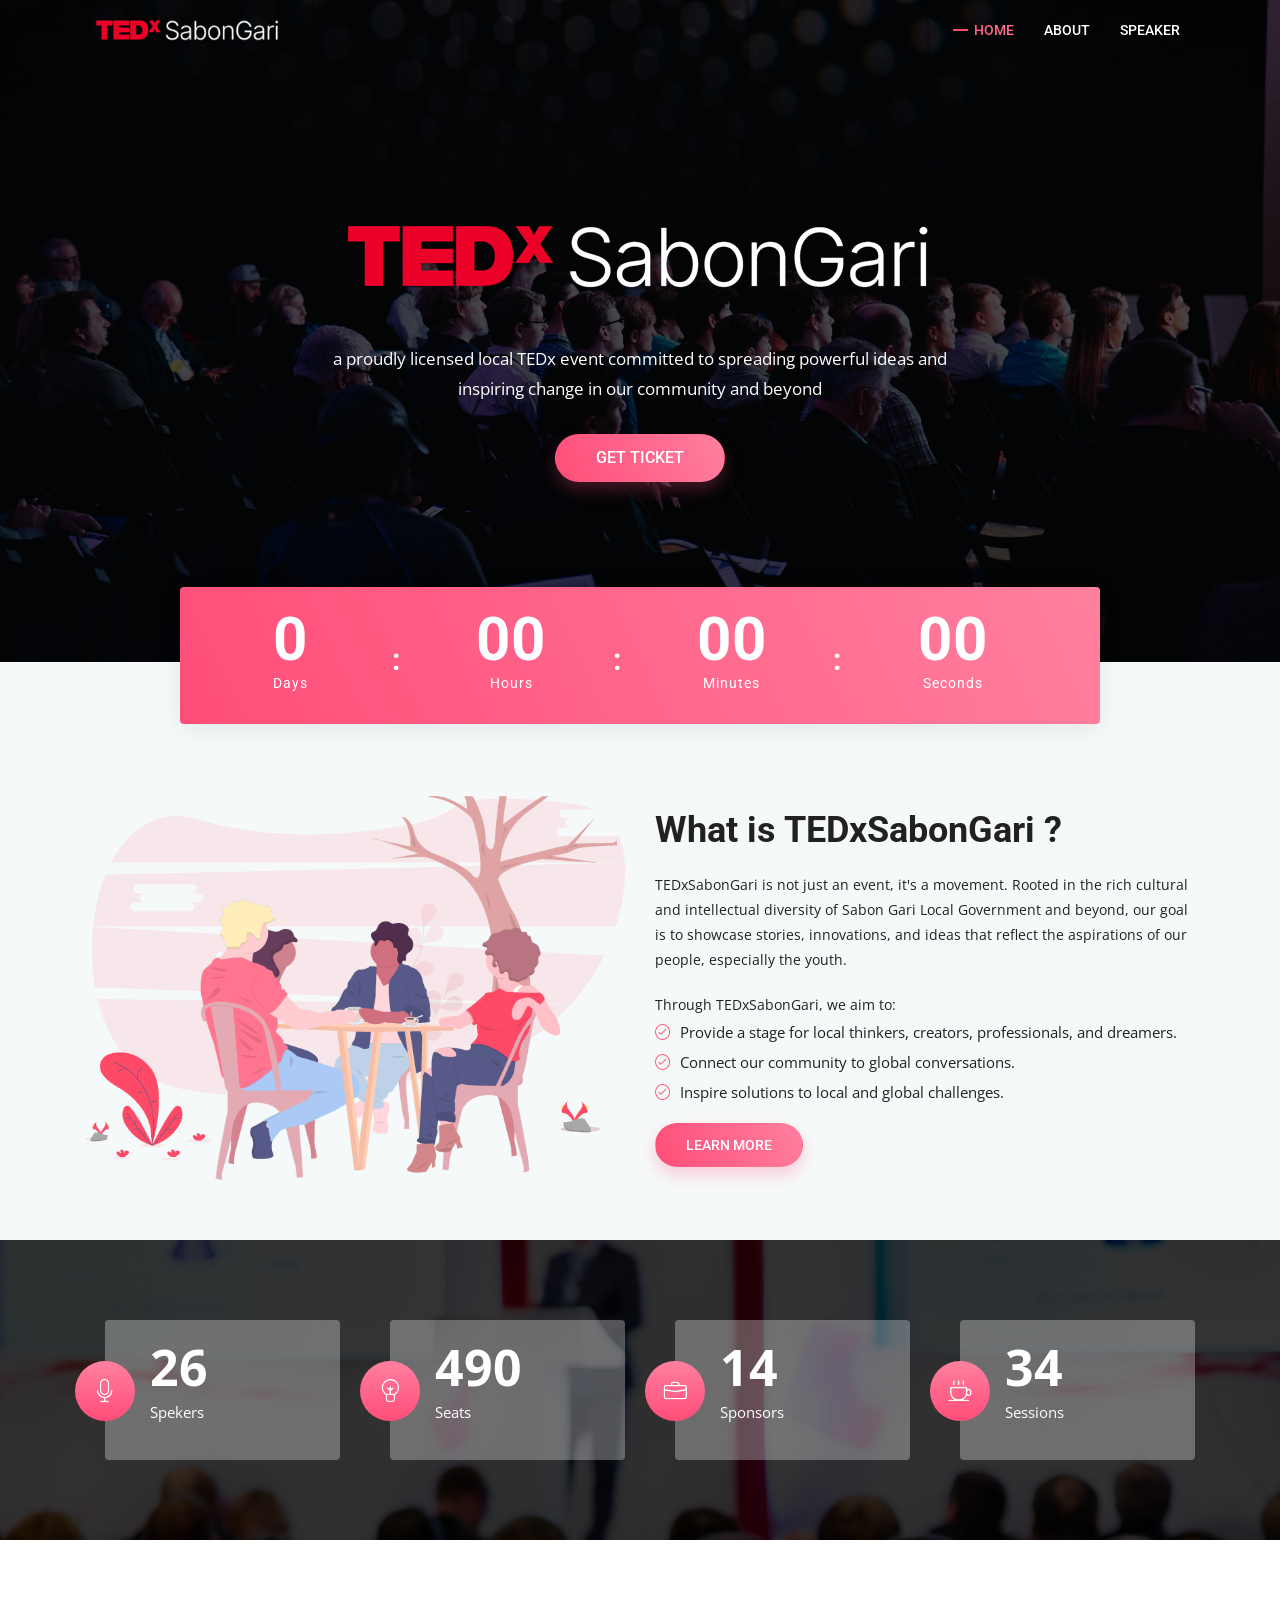
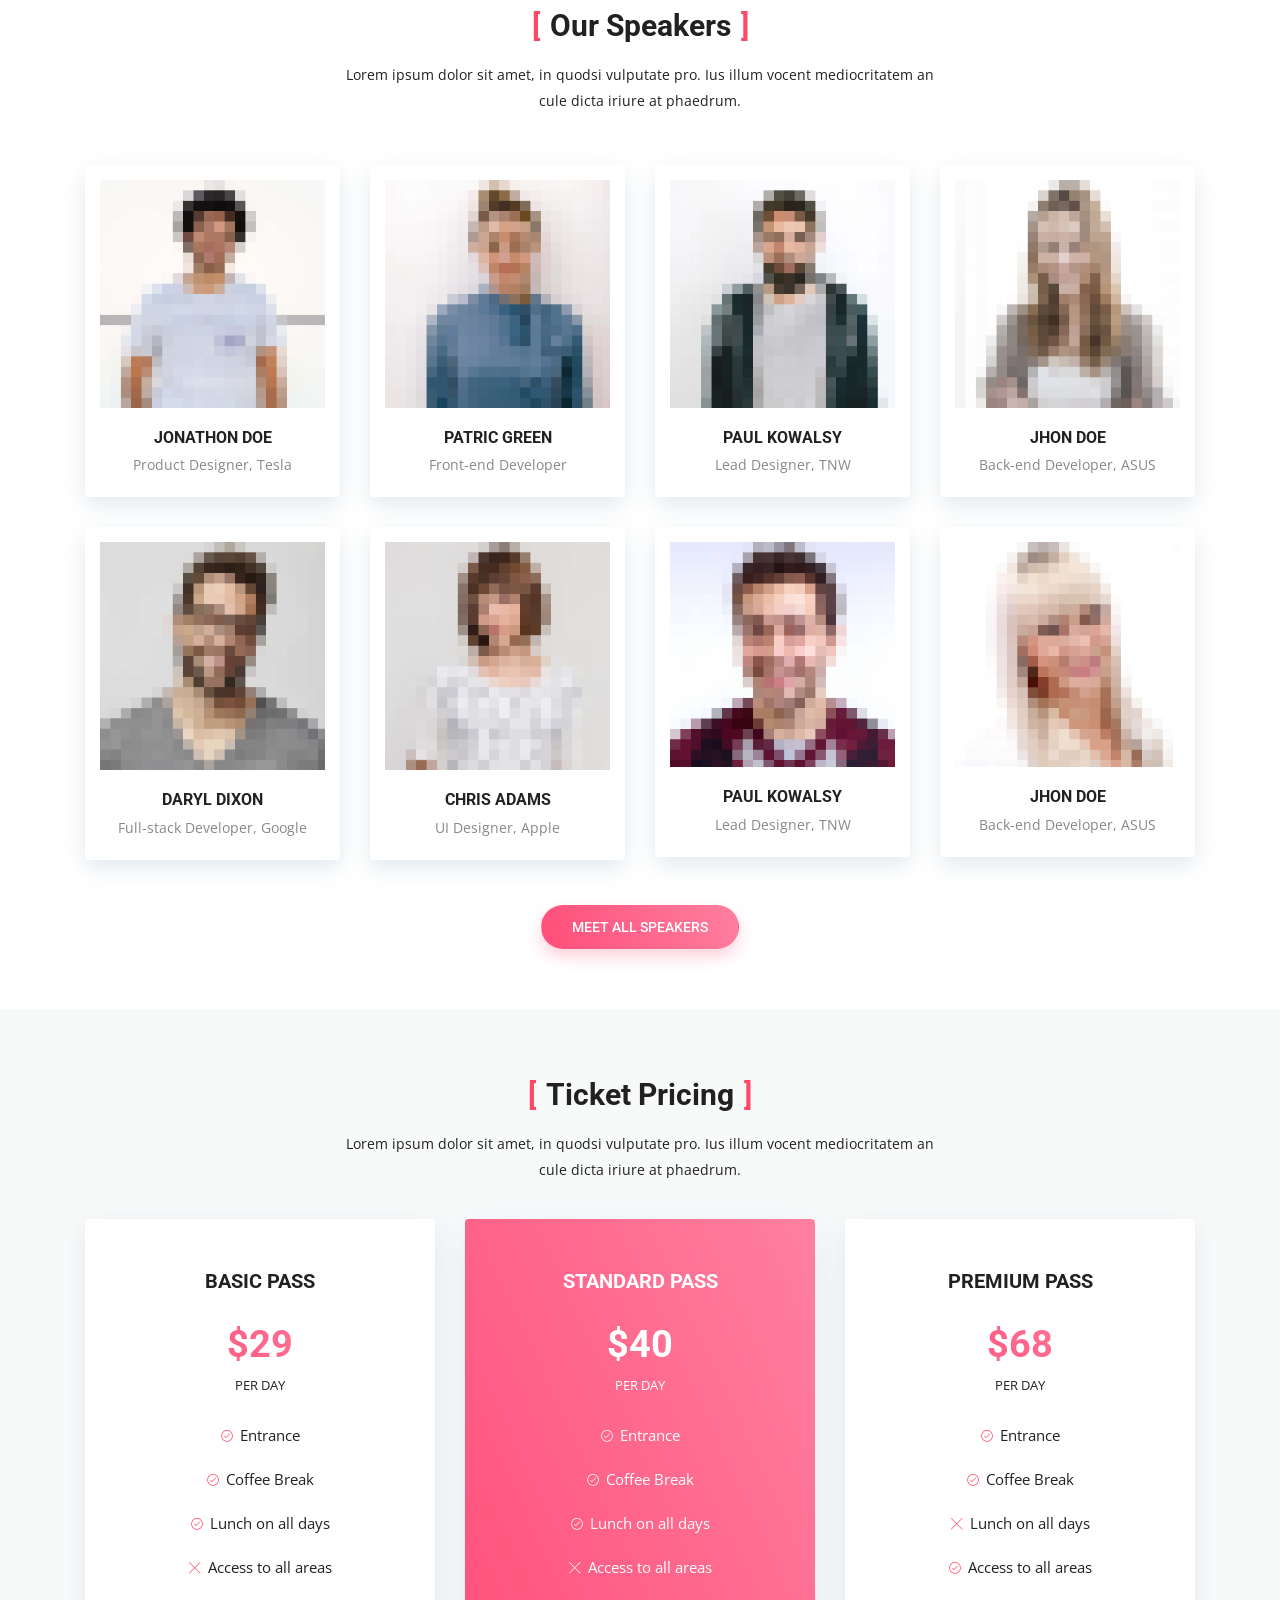
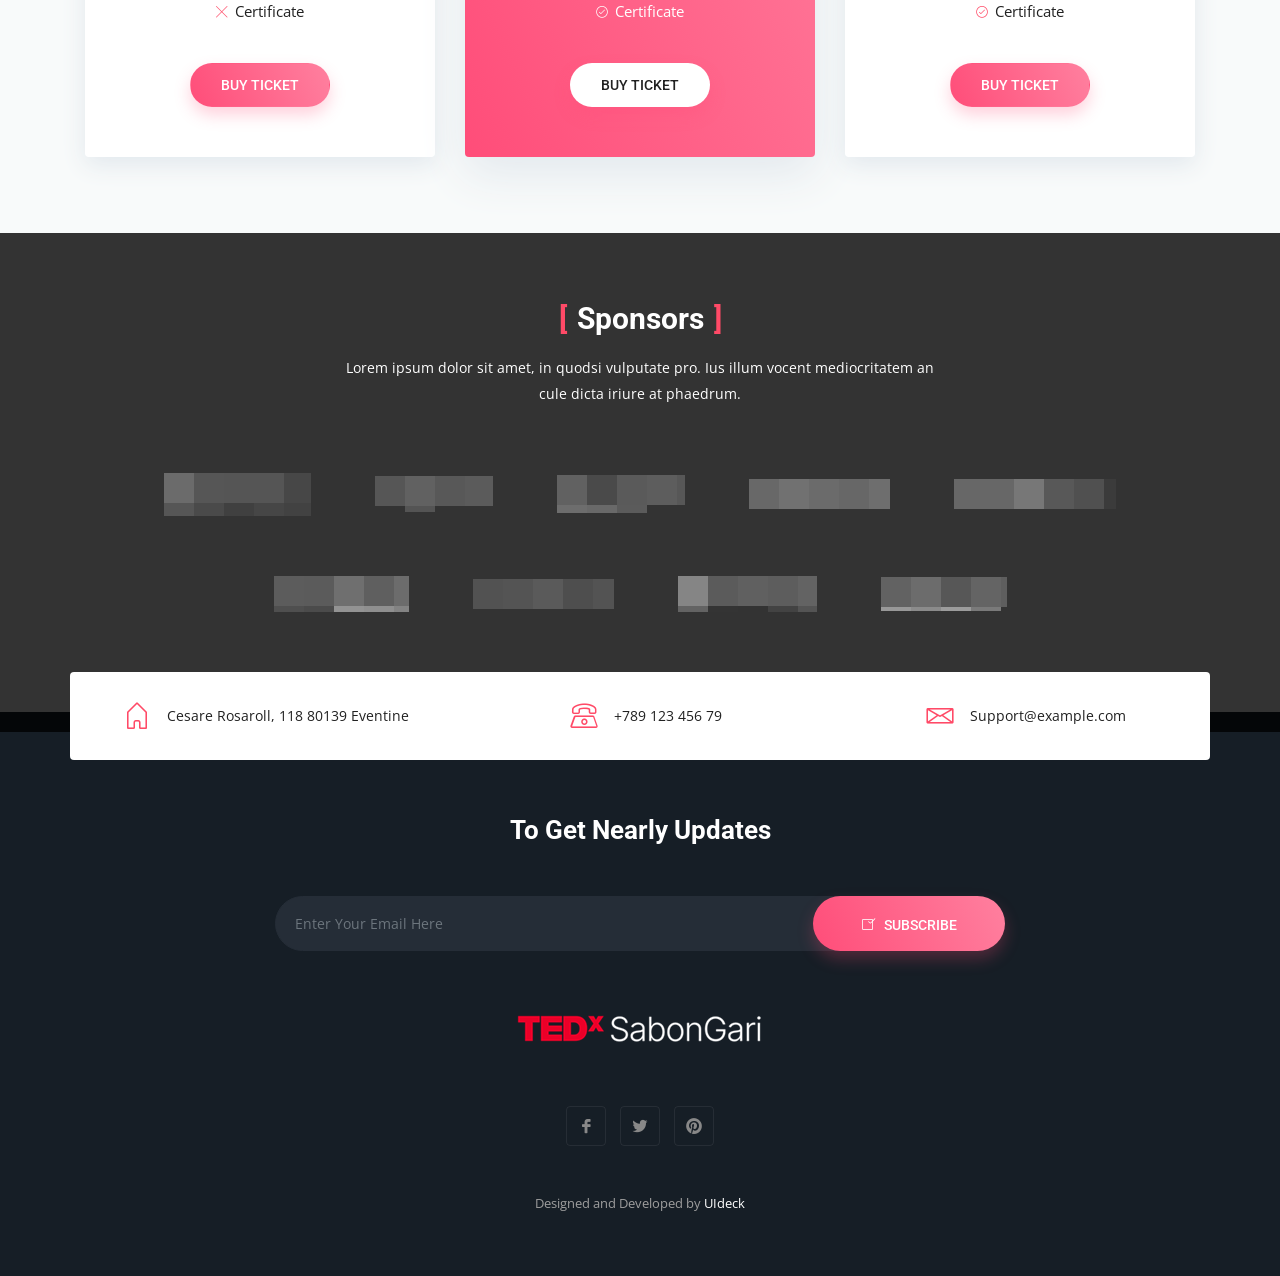
==== index.html @ cf3e4129 "Tedx_sabon_Gari" ====
<!DOCTYPE html>
<html lang="en">
  <head>
    <!-- Required meta tags -->
    <meta charset="utf-8">
    <meta name="viewport" content="width=device-width, initial-scale=1, shrink-to-fit=no">

    <title>EventUp - Event and Conference Template</title>

    <!-- Bootstrap CSS -->
    <link rel="stylesheet" type="text/css" href="assets/css/bootstrap.min.css" >
    <!-- Icon -->
    <link rel="stylesheet" type="text/css" href="assets/fonts/line-icons.css">
    <!-- Nivo Lightbox -->
    <link rel="stylesheet" type="text/css" href="assets/css/nivo-lightbox.css" >
    <!-- Animate -->
    <link rel="stylesheet" type="text/css" href="assets/css/animate.css">
    <!-- Main Style -->
    <link rel="stylesheet" type="text/css" href="assets/css/main.css">
    <!-- Responsive Style -->
    <link rel="stylesheet" type="text/css" href="assets/css/responsive.css">

  </head>
  <body>

    <!-- Header Area wrapper Starts -->
    <header id="header-wrap">
      <!-- Navbar Start -->
      <nav class="navbar navbar-expand-lg bg-inverse fixed-top scrolling-navbar">
        <div class="container">
          <!-- Brand and toggle get grouped for better mobile display -->
          <a href="index.html" class="navbar-brand"><img src="assets/img/logo.png" alt=""></a>       
          <button class="navbar-toggler" type="button" data-toggle="collapse" data-target="#navbarCollapse" aria-controls="navbarCollapse" aria-expanded="false" aria-label="Toggle navigation">
            <i class="lni-menu"></i>
          </button>
          <div class="collapse navbar-collapse" id="navbarCollapse">
            <ul class="navbar-nav mr-auto w-100 justify-content-end">
              <li class="nav-item active">
                <a class="nav-link" href="#header-wrap">
                  Home
                </a>
              </li>
              <li class="nav-item">
                <a class="nav-link" href="about">
                  About
                </a>
              </li>
                            <li class="nav-item">
                <a class="nav-link" href="about">
                  Speaker
                </a>
              </li>
              
              
              
            
                   </ul>
          </div>
        </div>
      </nav>
      <!-- Navbar End -->

      <!-- Hero Area Start -->
      <div id="hero-area" class="hero-area-bg">
        <div class="overlay"></div>
        <div class="container">
          <div class="row justify-content-center">
            <div class="col-lg-9 col-sm-12">
              <div class="contents text-center">
                <div class="icon">
                </div>
                <h2 class="head-title"><img src="assets/img/logo hero.png" alt=""></h2>
                <p class="banner-desc">
                 a proudly licensed local TEDx event committed to spreading powerful ideas and inspiring change in our community and beyond</p>
                <div class="banner-btn">
                  <a href="#" class="btn btn-common">Get Ticket</a>
                </div>
              </div>
            </div>
          </div>
        </div>
      </div>
      <!-- Hero Area End -->

    </header>
    <!-- Header Area wrapper End -->

    <!-- Count Bar Start -->
    <section id="count">
      <div class="container">
        <div class="row justify-content-center">
          <div class="col-10">
            <div class="count-wrapper text-center">
              <div class="time-countdown wow fadeInUp" data-wow-delay="0.2s">
                <div id="clock" class="time-count"></div>
              </div>
            </div>
          </div>
        </div>
      </div>
    </section>
    <!-- Count Bar End -->

    <!-- About Section Start -->
    <section id="about" class="section-padding">
      <div class="container">
        <div class="row">
          <div class="col-lg-6 col-md-12 col-xs-12">
            <div class="img-thumb">
              <img class="img-fluid" src="assets/img/about/img1.png" alt="">
            </div>
          </div>
          <div class="col-lg-6 col-md-12 col-xs-12">
            <div class="about-content">
              <div>
                <div class="about-text">  
                  <h4>What is TEDxSabonGari ?</h4>
                  <p>TEDxSabonGari is not just an event,  it's a movement. Rooted in the rich cultural and intellectual diversity of Sabon Gari Local Government and beyond, our goal is to showcase stories, innovations, and ideas that reflect the aspirations of our people, especially the youth.</p>
                </div>
                <ul class="stylish-list mb-3">
                  <p>Through TEDxSabonGari, we aim to:</p>
                  <li><i class="lni-check-mark-circle"></i>Provide a stage for local thinkers, creators, professionals, and dreamers. </li>
                  <li><i class="lni-check-mark-circle"></i>Connect our community to global conversations. </li>
                  <li><i class="lni-check-mark-circle"></i>Inspire solutions to local and global challenges.</li>
                </ul>
                <a class="btn btn-common" href="#">Learn More</a>
              </div>
            </div>
          </div>
        </div>
      </div>
    </section>
    <!-- About Section End -->

      <!-- Counter Area Start-->
    <section class="counter-section section-padding">
      <div class="container">
        <div class="row">
          <!-- Counter Item -->
          <div class="col-lg-3 col-md-6 col-xs-12 work-counter-widget">
            <div class="counter">
              <div class="icon">
                <i class="lni-mic"></i>
              </div>
              <div class="counter-content">
                <div class="counterUp">42</div>
                <p>Spekers</p>
              </div>
            </div>
          </div>
          <!-- Counter Item -->
          <div class="col-lg-3 col-md-6 col-xs-12 work-counter-widget">
            <div class="counter">
              <div class="icon">
                <i class="lni-bulb"></i>
              </div>
              <div class="counter-content">
                <div class="counterUp">800</div>
                <p>Seats</p>
              </div>
            </div>
          </div>
          <!-- Counter Item -->
          <div class="col-lg-3 col-md-6 col-xs-12 work-counter-widget">
            <div class="counter">
              <div class="icon">
                <i class="lni-briefcase"></i>
              </div>
              <div class="counter-content">
                <div class="counterUp">24</div>
                <p>Sponsors</p>
              </div>
            </div>
          </div>
          <!-- Counter Item -->
          <div class="col-lg-3 col-md-6 col-xs-12 work-counter-widget">
            <div class="counter">
              <div class="icon">
                <i class="lni-coffee-cup"></i>
              </div>
              <div class="counter-content">
                <div class="counterUp">56</div>
                <p>Sessions</p>
              </div>
            </div>
          </div>
        </div>
      </div>
    </section>
    <!-- Counter Area End-->

    <!-- Team Section Start -->
    <section id="team" class="section-padding text-center">
      <div class="container">
        <div class="row">
          <div class="col-12">
            <div class="section-title-header text-center">
              <h2 class="section-title wow fadeInUp" data-wow-delay="0.2s">Our Speakers</h2>
              <p class="wow fadeInDown" data-wow-delay="0.2s">Lorem ipsum dolor sit amet, in quodsi vulputate pro. Ius illum vocent mediocritatem an <br> cule dicta iriure at phaedrum.</p>
            </div>
          </div>
        </div>
        <div class="row justify-content-bt">
          <div class="col-lg-3 col-md-6 col-xs-12">
            <!-- Team Item Starts -->
            <div class="team-item wow fadeInUp" data-wow-delay="0.2s">
              <div class="team-img">
                <img class="img-fluid" src="assets/img/team/team-01.jpg" alt="">
                <div class="team-overlay">
                  <div class="overlay-social-icon text-center">
                    <ul class="social-icons">
                      <li><a href="#"><i class="lni-twitter-filled" aria-hidden="true"></i></a></li>
                      <li><a href="#"><i class="lni-google" aria-hidden="true"></i></a></li>
                      <li><a href="#"><i class="lni-facebook-filled" aria-hidden="true"></i></a></li>
                      <li><a href="#"><i class="lni-pinterest" aria-hidden="true"></i></a></li>
                    </ul>
                  </div>
                </div>
              </div>
              <div class="info-text">
                <h3><a href="#">JONATHON DOE</a></h3>
                <p>Product Designer, Tesla</p>
              </div>
            </div>
            <!-- Team Item Ends -->
          </div>
          <div class="col-lg-3 col-md-6 col-xs-12">
            <!-- Team Item Starts -->
            <div class="team-item wow fadeInUp" data-wow-delay="0.4s">
              <div class="team-img">
                <img class="img-fluid" src="assets/img/team/team-02.jpg" alt="">
                <div class="team-overlay">
                  <div class="overlay-social-icon text-center">
                    <ul class="social-icons">
                      <li><a href="#"><i class="lni-twitter-filled" aria-hidden="true"></i></a></li>
                      <li><a href="#"><i class="lni-google" aria-hidden="true"></i></a></li>
                      <li><a href="#"><i class="lni-facebook-filled" aria-hidden="true"></i></a></li>
                      <li><a href="#"><i class="lni-pinterest" aria-hidden="true"></i></a></li>
                    </ul>
                  </div>
                </div>
              </div>
              <div class="info-text">
                <h3><a href="#">Patric Green</a></h3>
                <p>Front-end Developer</p>
              </div>
            </div>
            <!-- Team Item Ends -->
          </div>

          <div class="col-lg-3 col-md-6 col-xs-12">
            <!-- Team Item Starts -->
            <div class="team-item wow fadeInUp" data-wow-delay="0.6s">
              <div class="team-img">
                <img class="img-fluid" src="assets/img/team/team-03.jpg" alt="">
                <div class="team-overlay">
                  <div class="overlay-social-icon text-center">
                    <ul class="social-icons">
                      <li><a href="#"><i class="lni-twitter-filled" aria-hidden="true"></i></a></li>
                      <li><a href="#"><i class="lni-google" aria-hidden="true"></i></a></li>
                      <li><a href="#"><i class="lni-facebook-filled" aria-hidden="true"></i></a></li>
                      <li><a href="#"><i class="lni-pinterest" aria-hidden="true"></i></a></li>
                    </ul>
                  </div>
                </div>
              </div>
              <div class="info-text">
                <h3><a href="#">Paul Kowalsy</a></h3>
                <p>Lead Designer, TNW</p>
              </div>
            </div>
            <!-- Team Item Ends -->
          </div>

          <div class="col-lg-3 col-md-6 col-xs-12">
            <!-- Team Item Starts -->
            <div class="team-item wow fadeInUp" data-wow-delay="0.8s">
              <div class="team-img">
                <img class="img-fluid" src="assets/img/team/team-04.jpg" alt="">
                <div class="team-overlay">
                  <div class="overlay-social-icon text-center">
                    <ul class="social-icons">
                      <li><a href="#"><i class="lni-twitter-filled" aria-hidden="true"></i></a></li>
                      <li><a href="#"><i class="lni-google" aria-hidden="true"></i></a></li>
                      <li><a href="#"><i class="lni-facebook-filled" aria-hidden="true"></i></a></li>
                      <li><a href="#"><i class="lni-pinterest" aria-hidden="true"></i></a></li>
                    </ul>
                  </div>
                </div>
              </div>
              <div class="info-text">
                <h3><a href="#">Jhon Doe</a></h3>
                <p>Back-end Developer, ASUS</p>
              </div>
            </div>
            <!-- Team Item Ends -->
          </div>

          <div class="col-lg-3 col-md-6 col-xs-12">
            <!-- Team Item Starts -->
            <div class="team-item wow fadeInUp" data-wow-delay="1s">
              <div class="team-img">
                <img class="img-fluid" src="assets/img/team/team-05.jpg" alt="">
                <div class="team-overlay">
                  <div class="overlay-social-icon text-center">
                    <ul class="social-icons">
                      <li><a href="#"><i class="lni-twitter-filled" aria-hidden="true"></i></a></li>
                      <li><a href="#"><i class="lni-google" aria-hidden="true"></i></a></li>
                      <li><a href="#"><i class="lni-facebook-filled" aria-hidden="true"></i></a></li>
                      <li><a href="#"><i class="lni-pinterest" aria-hidden="true"></i></a></li>
                    </ul>
                  </div>
                </div>
              </div>
              <div class="info-text">
                <h3><a href="#">Daryl Dixon</a></h3>
                <p>Full-stack Developer, Google</p>
              </div>
            </div>
            <!-- Team Item Ends -->
          </div>

          <div class="col-lg-3 col-md-6 col-xs-12">
            <!-- Team Item Starts -->
            <div class="team-item wow fadeInUp" data-wow-delay="1.2s">
              <div class="team-img">
                <img class="img-fluid" src="assets/img/team/team-06.jpg" alt="">
                <div class="team-overlay">
                  <div class="overlay-social-icon text-center">
                    <ul class="social-icons">
                      <li><a href="#"><i class="lni-twitter-filled" aria-hidden="true"></i></a></li>
                      <li><a href="#"><i class="lni-google" aria-hidden="true"></i></a></li>
                      <li><a href="#"><i class="lni-facebook-filled" aria-hidden="true"></i></a></li>
                      <li><a href="#"><i class="lni-pinterest" aria-hidden="true"></i></a></li>
                    </ul>
                  </div>
                </div>
              </div>
              <div class="info-text">
                <h3><a href="#">Chris Adams</a></h3>
                <p>UI Designer, Apple</p>
              </div>
            </div>
            <!-- Team Item Ends -->
          </div>

          <div class="col-lg-3 col-md-6 col-xs-12">
            <!-- Team Item Starts -->
            <div class="team-item wow fadeInUp" data-wow-delay="1.4s">
              <div class="team-img">
                <img class="img-fluid" src="assets/img/team/team-07.jpg" alt="">
                <div class="team-overlay">
                  <div class="overlay-social-icon text-center">
                    <ul class="social-icons">
                      <li><a href="#"><i class="lni-twitter-filled" aria-hidden="true"></i></a></li>
                      <li><a href="#"><i class="lni-google" aria-hidden="true"></i></a></li>
                      <li><a href="#"><i class="lni-facebook-filled" aria-hidden="true"></i></a></li>
                      <li><a href="#"><i class="lni-pinterest" aria-hidden="true"></i></a></li>
                    </ul>
                  </div>
                </div>
              </div>
              <div class="info-text">
                <h3><a href="#">Paul Kowalsy</a></h3>
                <p>Lead Designer, TNW</p>
              </div>
            </div>
            <!-- Team Item Ends -->
          </div>

          <div class="col-lg-3 col-md-6 col-xs-12">
            <!-- Team Item Starts -->
            <div class="team-item wow fadeInUp" data-wow-delay="1.6s">
              <div class="team-img">
                <img class="img-fluid" src="assets/img/team/team-08.jpg" alt="">
                <div class="team-overlay">
                  <div class="overlay-social-icon text-center">
                    <ul class="social-icons">
                      <li><a href="#"><i class="lni-twitter-filled" aria-hidden="true"></i></a></li>
                      <li><a href="#"><i class="lni-google" aria-hidden="true"></i></a></li>
                      <li><a href="#"><i class="lni-facebook-filled" aria-hidden="true"></i></a></li>
                      <li><a href="#"><i class="lni-pinterest" aria-hidden="true"></i></a></li>
                    </ul>
                  </div>
                </div>
              </div>
              <div class="info-text">
                <h3><a href="#">Jhon Doe</a></h3>
                <p>Back-end Developer, ASUS</p>
              </div>
            </div>
            <!-- Team Item Ends -->
          </div>
        </div>
        <a href="#" class="btn btn-common mt-30 wow fadeInUp" data-wow-delay="1.9s">Meet all speakers</a>
      </div>
    </section>
    <!-- Team Section End -->

    

    <!-- Ticket Pricing Area Start -->
    <section id="pricing" class="section-padding">
      <div class="container">
        <div class="row">
          <div class="col-12">
            <div class="section-title-header text-center">
              <h2 class="section-title wow fadeInUp" data-wow-delay="0.2s">Ticket Pricing</h2>
              <p class="wow fadeInDown" data-wow-delay="0.2s">Lorem ipsum dolor sit amet, in quodsi vulputate pro. Ius illum vocent mediocritatem an <br> cule dicta iriure at phaedrum.</p>
            </div>
          </div>
        </div>
        <div class="row">
          <div class="col-lg-4 col-md-6 col-xa-12 mb-3">
            <div class="price-block-wrapper wow fadeInLeft" data-wow-delay="0.2s">
              <div class="colmun-title">
                <h5>Basic Pass</h5>
              </div>
              <div class="price">
                <h2>$29</h2>
                <span>Per Day</span>
              </div>
              <div class="pricing-list">
                <ul>
                  <li><i class="lni-check-mark-circle"></i><span class="text">Entrance</span></li>
                  <li><i class="lni-check-mark-circle"></i><span class="text">Coffee Break</span></li>
                  <li><i class="lni-check-mark-circle"></i><span class="text">Lunch on all days</span></li>
                  <li><i class="lni-close"></i><span class="text">Access to all areas</span></li>
                  <li><i class="lni-close"></i><span class="text">Certificate</span></li>
                </ul>
              </div>
              <a href="#" class="btn btn-common">Buy Ticket</a>
            </div>
          </div>
          <div class="col-lg-4 col-md-6 col-xa-12 mb-3">
            <div class="price-block-wrapper active wow fadeInUp" data-wow-delay="0.3s">
              <div class="colmun-title">
                <h5>Standard Pass</h5>
              </div>
              <div class="price">
                <h2>$40</h2>
                <span>Per Day</span>
              </div>
              <div class="pricing-list">
                <ul>
                  <li><i class="lni-check-mark-circle"></i><span class="text">Entrance</span></li>
                  <li><i class="lni-check-mark-circle"></i><span class="text">Coffee Break</span></li>
                  <li><i class="lni-check-mark-circle"></i><span class="text">Lunch on all days</span></li>
                  <li><i class="lni-close"></i><span class="text">Access to all areas</span></li>
                  <li><i class="lni-check-mark-circle"></i><span class="text">Certificate</span></li>
                </ul>
              </div>
              <a href="#" class="btn btn-common">Buy Ticket</a>
            </div>
          </div>
          <div class="col-lg-4 col-md-6 col-xa-12 mb-3">
            <div class="price-block-wrapper wow fadeInRight" data-wow-delay="0.4s">
              <div class="colmun-title">
                <h5>Premium Pass</h5>
              </div>
              <div class="price">
                <h2>$68</h2>
                <span>Per Day</span>
              </div>
              <div class="pricing-list">
                <ul>
                  <li><i class="lni-check-mark-circle"></i><span class="text">Entrance</span></li>
                  <li><i class="lni-check-mark-circle"></i><span class="text">Coffee Break</span></li>
                  <li><i class="lni-close"></i><span class="text">Lunch on all days</span></li>
                  <li><i class="lni-check-mark-circle"></i><span class="text">Access to all areas</span></li>
                  <li><i class="lni-check-mark-circle"></i><span class="text">Certificate</span></li>
                </ul>
              </div>
              <a href="#" class="btn btn-common">Buy Ticket</a>
            </div>
          </div>
        </div>
      </div>
    </section>
    <!-- Ticket Pricing Area End -->

    <!-- Sponsors Section Start -->
    <section id="sponsors" class="section-padding">
      <div class="overlay"></div>
      <div class="container">
        <div class="row">
          <div class="col-12">
            <div class="section-title-header text-center">
              <h2 class="section-title wow fadeInUp" data-wow-delay="0.2s">Sponsors</h2>
              <p class="wow fadeInDown" data-wow-delay="0.2s">Lorem ipsum dolor sit amet, in quodsi vulputate pro. Ius illum vocent mediocritatem an <br> cule dicta iriure at phaedrum.</p>
            </div>
          </div>
        </div>
        <div class="row mb-30 text-center wow fadeInDown" data-wow-delay="0.3s">
          <div class="col-lg-12">
            <div class="sponsors-logo text-center">
               <a href=""><img src="assets/img/sponsors/logo-1.png" alt=""></a>
               <a href=""><img src="assets/img/sponsors/logo-2.png" alt=""></a>
               <a href=""><img src="assets/img/sponsors/logo-3.png" alt=""></a>
               <a href=""><img src="assets/img/sponsors/logo-4.png" alt=""></a>
               <a href=""><img src="assets/img/sponsors/logo-5.png" alt=""></a>
               <a href=""><img src="assets/img/sponsors/logo-6.png" alt=""></a>
               <a href=""><img src="assets/img/sponsors/logo-7.png" alt=""></a>
               <a href=""><img src="assets/img/sponsors/logo-8.png" alt=""></a>
               <a href=""><img src="assets/img/sponsors/logo-9.png" alt=""></a>
            </div><!-- sponsors logo end-->
         </div>
        </div>
      </div>
    </section>
    <!-- Sponsors Section End -->

    <!-- Contact text Start -->
    <section id="contact-text">
      <div class="container">
        <div class="row contact-wrapper">
          <div class="col-lg-4 col-md-5 col-xs-12">
            <ul>
              <li>
                <i class="lni-home"></i>
              </li>
              <li><span>Cesare Rosaroll, 118 80139 Eventine</li>
            </ul>
          </div>
          <div class="col-lg-4 col-md-3 col-xs-12">
            <ul>
              <li>
                <i class="lni-phone"></i>
              </li>
              <li><span>+789 123 456 79</span></li>
            </ul>
          </div>
          <div class="col-lg-4 col-md-3 col-xs-12">
            <ul>
              <li>
                <i class="lni-envelope"></i>
              </li>
              <li><span>Support@example.com</span></li>
            </ul>
          </div>
        </div>
      </div>
    </section>
    <!-- Contact text End -->

    <footer>
      <div class="container">
        <div class="row justify-content-center">
          <div class="col-lg-8 col-md-12 col-xs-12">
            <div class="subscribe-inner wow fadeInDown" data-wow-delay="0.3s">
              <h2 class="subscribe-title">To Get Nearly Updates</h2>
              <form class="text-center form-inline">
                <input class="mb-20 form-control" name="email" placeholder="Enter Your Email Here">
                <button type="submit" class="btn btn-common sub-btn" data-style="zoom-in" data-spinner-size="30" name="submit" id="submit">
                  <span class="ladda-label"><i class="lni-check-box"></i> Subscribe</span>
                </button>
              </form>
            </div>
            <div class="footer-logo">
              <img src="assets/img/logo.png" alt="">
            </div>
            <div class="social-icons-footer">
              <ul>
                <li class="facebook"><a target="_blank" href="3"><i class="lni-facebook-filled"></i></a></li>
                <li class="twitter"><a target="_blank" href="3"><i class="lni-twitter-filled"></i></a></li>
                <li class="pinterest"><a target="_blank" href="3"><i class="lni-pinterest"></i></a></li>
              </ul>
            </div>
            <div class="site-info">
              <p>Designed and Developed by <a href="http://uideck.com" rel="nofollow">UIdeck</a></p>
            </div>
          </div>
        </div>
      </div>
    </footer>

    <!-- Go to Top Link -->
    <a href="#" class="back-to-top">
    	<i class="lni-chevron-up"></i>
    </a>

    <div id="preloader">
      <div class="sk-circle">
        <div class="sk-circle1 sk-child"></div>
        <div class="sk-circle2 sk-child"></div>
        <div class="sk-circle3 sk-child"></div>
        <div class="sk-circle4 sk-child"></div>
        <div class="sk-circle5 sk-child"></div>
        <div class="sk-circle6 sk-child"></div>
        <div class="sk-circle7 sk-child"></div>
        <div class="sk-circle8 sk-child"></div>
        <div class="sk-circle9 sk-child"></div>
        <div class="sk-circle10 sk-child"></div>
        <div class="sk-circle11 sk-child"></div>
        <div class="sk-circle12 sk-child"></div>
      </div>
    </div>

    <!-- jQuery first, then Popper.js, then Bootstrap JS -->
    <script src="assets/js/jquery-min.js"></script>
    <script src="assets/js/popper.min.js"></script>
    <script src="assets/js/bootstrap.min.js"></script>
    <script src="assets/js/jquery.countdown.min.js"></script>
    <script src="assets/js/waypoints.min.js"></script>
    <script src="assets/js/jquery.counterup.min.js"></script>
    <script src="assets/js/jquery.nav.js"></script>
    <script src="assets/js/jquery.easing.min.js"></script>
    <script src="assets/js/wow.js"></script>
    <script src="assets/js/nivo-lightbox.js"></script>
    <script src="assets/js/video.js"></script>
    <script src="assets/js/main.js"></script>      
  </body>
</html>
---- assets/fonts/line-icons.css ----
@font-face {
  font-family: 'LineIcons';
  src:  url('LineIcons.eot?y2l643');
  src:  url('LineIcons.eot?y2l643#iefix') format('embedded-opentype'),
    url('LineIcons.ttf?y2l643') format('truetype'),
    url('LineIcons.woff?y2l643') format('woff'),
    url('LineIcons.svg?y2l643#LineIcons') format('svg');
  font-weight: normal;
  font-style: normal;
}

[class^="lni-"], [class*=" lni-"] {
  /* use !important to prevent issues with browser extensions that change fonts */
  font-family: 'LineIcons' !important;
  speak: none;
  font-style: normal;
  font-weight: normal;
  font-variant: normal;
  text-transform: none;
  line-height: 1;

  /* Better Font Rendering =========== */
  -webkit-font-smoothing: antialiased;
  -moz-osx-font-smoothing: grayscale;
}

.lni-add-file:before {
  content: "\e900";
}
.lni-empty-file:before {
  content: "\e916";
}
.lni-remove-file:before {
  content: "\e917";
}
.lni-files:before {
  content: "\ea6f";
}
.lni-display-alt:before {
  content: "\e901";
}
.lni-laptop-phone:before {
  content: "\e902";
}
.lni-laptop:before {
  content: "\e936";
}
.lni-mobile:before {
  content: "\e907";
}
.lni-tab:before {
  content: "\e922";
}
.lni-timer:before {
  content: "\e903";
}
.lni-headphone:before {
  content: "\e904";
}
.lni-rocket:before {
  content: "\e905";
}
.lni-package:before {
  content: "\e906";
}
.lni-popup:before {
  content: "\e909";
}
.lni-scroll-down:before {
  content: "\e90a";
}
.lni-pagination:before {
  content: "\e90b";
}
.lni-unlock:before {
  content: "\e90c";
}
.lni-lock:before {
  content: "\e946";
}
.lni-reload:before {
  content: "\e90d";
}
.lni-map-marker:before {
  content: "\e91e";
}
.lni-map:before {
  content: "\e90e";
}
.lni-game:before {
  content: "\e90f";
}
.lni-search:before {
  content: "\e910";
}
.lni-alarm:before {
  content: "\e911";
}
.lni-code:before {
  content: "\e91c";
}
.lni-website:before {
  content: "\e908";
}
.lni-code-alt:before {
  content: "\e912";
}
.lni-display:before {
  content: "\e913";
}
.lni-shortcode:before {
  content: "\e919";
}
.lni-headphone-alt:before {
  content: "\e915";
}
.lni-alarm-clock:before {
  content: "\e918";
}
.lni-bookmark-alt:before {
  content: "\e91a";
}
.lni-bookmark:before {
  content: "\e91b";
}
.lni-layout:before {
  content: "\e937";
}
.lni-keyboard:before {
  content: "\e91d";
}
.lni-grid-alt:before {
  content: "\e91f";
}
.lni-grid:before {
  content: "\e920";
}
.lni-mic:before {
  content: "\e921";
}
.lni-signal:before {
  content: "\e923";
}
.lni-download:before {
  content: "\e925";
}
.lni-upload:before {
  content: "\e926";
}
.lni-zip:before {
  content: "\e927";
}
.lni-rss-feed:before {
  content: "\e928";
}
.lni-warning:before {
  content: "\e929";
}
.lni-cloud-sync:before {
  content: "\e92a";
}
.lni-cloud-upload:before {
  content: "\e92b";
}
.lni-cloud-check:before {
  content: "\e92c";
}
.lni-cloud-download:before {
  content: "\e914";
}
.lni-cog:before {
  content: "\e92d";
}
.lni-dashboard:before {
  content: "\e92e";
}
.lni-folder:before {
  content: "\eaa0";
}
.lni-database:before {
  content: "\e92f";
}
.lni-harddrive:before {
  content: "\eaab";
}
.lni-control-panel:before {
  content: "\e930";
}
.lni-plug:before {
  content: "\e931";
}
.lni-menu:before {
  content: "\eab8";
}
.lni-power-switch:before {
  content: "\e932";
}
.lni-printer:before {
  content: "\e933";
}
.lni-save:before {
  content: "\eab9";
}
.lni-layers:before {
  content: "\e934";
}
.lni-link:before {
  content: "\e935";
}
.lni-share:before {
  content: "\eaba";
}
.lni-inbox:before {
  content: "\eabb";
}
.lni-unlink:before {
  content: "\e924";
}
.lni-microphone:before {
  content: "\e938";
}
.lni-magnet:before {
  content: "\e939";
}
.lni-mouse:before {
  content: "\e93a";
}
.lni-share-alt:before {
  content: "\e93b";
}
.lni-bluetooth:before {
  content: "\e93c";
}
.lni-crop:before {
  content: "\e93d";
}
.lni-cut:before {
  content: "\e93f";
}
.lni-protection:before {
  content: "\e940";
}
.lni-shield:before {
  content: "\eabc";
}
.lni-bolt-alt:before {
  content: "\e941";
}
.lni-bolt:before {
  content: "\e942";
}
.lni-infinite:before {
  content: "\e943";
}
.lni-hand:before {
  content: "\e944";
}
.lni-flag:before {
  content: "\e945";
}
.lni-zoom-out:before {
  content: "\e947";
}
.lni-zoom-in:before {
  content: "\e948";
}
.lni-pin-alt:before {
  content: "\e949";
}
.lni-pin:before {
  content: "\e9ba";
}
.lni-more-alt:before {
  content: "\e94a";
}
.lni-more:before {
  content: "\e958";
}
.lni-check-box:before {
  content: "\e94b";
}
.lni-check-mark-circle:before {
  content: "\e94c";
}
.lni-cross-circle:before {
  content: "\e94d";
}
.lni-circle-minus:before {
  content: "\e94e";
}
.lni-close:before {
  content: "\e951";
}
.lni-star-filled:before {
  content: "\e94f";
}
.lni-star:before {
  content: "\e950";
}
.lni-star-empty:before {
  content: "\e952";
}
.lni-star-half:before {
  content: "\e953";
}
.lni-question-circle:before {
  content: "\e954";
}
.lni-thumbs-down:before {
  content: "\e955";
}
.lni-thumbs-up:before {
  content: "\e956";
}
.lni-minus:before {
  content: "\e957";
}
.lni-plus:before {
  content: "\e959";
}
.lni-ban:before {
  content: "\e95a";
}
.lni-hourglass:before {
  content: "\eabd";
}
.lni-trash:before {
  content: "\e95b";
}
.lni-key:before {
  content: "\e95c";
}
.lni-pulse:before {
  content: "\e95d";
}
.lni-heart:before {
  content: "\e95e";
}
.lni-heart-filled:before {
  content: "\e93e";
}
.lni-help:before {
  content: "\e95f";
}
.lni-paint-roller:before {
  content: "\e960";
}
.lni-ux:before {
  content: "\e961";
}
.lni-radio-button:before {
  content: "\e962";
}
.lni-brush-alt:before {
  content: "\e963";
}
.lni-select:before {
  content: "\eabe";
}
.lni-slice:before {
  content: "\e964";
}
.lni-move:before {
  content: "\e965";
}
.lni-wheelchair:before {
  content: "\e966";
}
.lni-vector:before {
  content: "\e967";
}
.lni-ruler-pencil:before {
  content: "\e968";
}
.lni-ruler:before {
  content: "\e969";
}
.lni-brush:before {
  content: "\e96a";
}
.lni-eraser:before {
  content: "\e96b";
}
.lni-ruler-alt:before {
  content: "\e96c";
}
.lni-color-pallet:before {
  content: "\e96d";
}
.lni-paint-bucket:before {
  content: "\e96e";
}
.lni-bulb:before {
  content: "\e96f";
}
.lni-highlight-alt:before {
  content: "\e970";
}
.lni-highlight:before {
  content: "\e971";
}
.lni-handshake:before {
  content: "\e972";
}
.lni-briefcase:before {
  content: "\eabf";
}
.lni-funnel:before {
  content: "\eac0";
}
.lni-world:before {
  content: "\e973";
}
.lni-calculator:before {
  content: "\e974";
}
.lni-target-revenue:before {
  content: "\e975";
}
.lni-revenue:before {
  content: "\e976";
}
.lni-invention:before {
  content: "\e977";
}
.lni-network:before {
  content: "\e978";
}
.lni-credit-cards:before {
  content: "\e979";
}
.lni-pie-chart:before {
  content: "\e97a";
}
.lni-archive:before {
  content: "\e97b";
}
.lni-magnifier:before {
  content: "\e97c";
}
.lni-agenda:before {
  content: "\e97d";
}
.lni-tag:before {
  content: "\e97f";
}
.lni-target:before {
  content: "\e980";
}
.lni-stamp:before {
  content: "\e981";
}
.lni-clipboard:before {
  content: "\e982";
}
.lni-licencse:before {
  content: "\e983";
}
.lni-paperclip:before {
  content: "\e984";
}
.lni-stats-up:before {
  content: "\e97e";
}
.lni-stats-down:before {
  content: "\e985";
}
.lni-bar-chart:before {
  content: "\e986";
}
.lni-bullhorn:before {
  content: "\e987";
}
.lni-calendar:before {
  content: "\e988";
}
.lni-quotation:before {
  content: "\e989";
}
.lni-bus:before {
  content: "\e98a";
}
.lni-car-alt:before {
  content: "\e98b";
}
.lni-car:before {
  content: "\e98c";
}
.lni-train:before {
  content: "\e9a0";
}
.lni-train-alt:before {
  content: "\e991";
}
.lni-helicopter:before {
  content: "\e990";
}
.lni-ship:before {
  content: "\e992";
}
.lni-bridge:before {
  content: "\e993";
}
.lni-scooter:before {
  content: "\e98f";
}
.lni-plane:before {
  content: "\e994";
}
.lni-bi-cycle:before {
  content: "\e996";
}
.lni-postcard:before {
  content: "\e98d";
}
.lni-road:before {
  content: "\e98e";
}
.lni-envelope:before {
  content: "\e997";
}
.lni-reply:before {
  content: "\e998";
}
.lni-bubble:before {
  content: "\e995";
}
.lni-support:before {
  content: "\e999";
}
.lni-comment-reply:before {
  content: "\e99a";
}
.lni-pointer:before {
  content: "\e99b";
}
.lni-phone:before {
  content: "\e99c";
}
.lni-phone-handset:before {
  content: "\eac1";
}
.lni-comment-alt:before {
  content: "\e99e";
}
.lni-comment:before {
  content: "\e99f";
}
.lni-coffee-cup:before {
  content: "\e9a1";
}
.lni-home:before {
  content: "\e9a2";
}
.lni-gift:before {
  content: "\eac2";
}
.lni-thought:before {
  content: "\e9a3";
}
.lni-eye:before {
  content: "\eac3";
}
.lni-user:before {
  content: "\e9a4";
}
.lni-users:before {
  content: "\e9a5";
}
.lni-wallet:before {
  content: "\e9a6";
}
.lni-tshirt:before {
  content: "\e9a7";
}
.lni-medall-alt:before {
  content: "\e9a8";
}
.lni-medall:before {
  content: "\e9a9";
}
.lni-notepad:before {
  content: "\e9aa";
}
.lni-crown:before {
  content: "\e9ab";
}
.lni-ticket:before {
  content: "\e9ac";
}
.lni-ticket-alt:before {
  content: "\e9ad";
}
.lni-certificate:before {
  content: "\e9ae";
}
.lni-cup:before {
  content: "\e9af";
}
.lni-library:before {
  content: "\e9b0";
}
.lni-school-bench-alt:before {
  content: "\e9b1";
}
.lni-school-bench:before {
  content: "\e9b4";
}
.lni-microscope:before {
  content: "\e9b2";
}
.lni-school-compass:before {
  content: "\e9b3";
}
.lni-information:before {
  content: "\e9b5";
}
.lni-graduation:before {
  content: "\e9b6";
}
.lni-write:before {
  content: "\e9b7";
}
.lni-pencil-alt:before {
  content: "\e9b8";
}
.lni-pencil:before {
  content: "\e9b9";
}
.lni-blackboard:before {
  content: "\e9bb";
}
.lni-book:before {
  content: "\e9bc";
}
.lni-shuffle:before {
  content: "\e9bd";
}
.lni-gallery:before {
  content: "\eac4";
}
.lni-image:before {
  content: "\eac5";
}
.lni-volume-mute:before {
  content: "\e9be";
}
.lni-backward:before {
  content: "\e9bf";
}
.lni-forward:before {
  content: "\e9c0";
}
.lni-stop:before {
  content: "\e9c1";
}
.lni-play:before {
  content: "\e9c2";
}
.lni-pause:before {
  content: "\e9c3";
}
.lni-music:before {
  content: "\e9c4";
}
.lni-frame-expand:before {
  content: "\e9c5";
}
.lni-full-screen:before {
  content: "\eac6";
}
.lni-video:before {
  content: "\e9c6";
}
.lni-volume-high:before {
  content: "\e9c7";
}
.lni-volume-low:before {
  content: "\e9c8";
}
.lni-volume-medium:before {
  content: "\e9c9";
}
.lni-volume:before {
  content: "\e9ca";
}
.lni-camera:before {
  content: "\e9cb";
}
.lni-invest-monitor:before {
  content: "\e9cc";
}
.lni-grow:before {
  content: "\e9cd";
}
.lni-money-location:before {
  content: "\e9ce";
}
.lni-cloudnetwork:before {
  content: "\e9cf";
}
.lni-diamond:before {
  content: "\e9d0";
}
.lni-customer:before {
  content: "\e9d1";
}
.lni-domain:before {
  content: "\e9d2";
}
.lni-target-audience:before {
  content: "\e9d3";
}
.lni-seo:before {
  content: "\e9d4";
}
.lni-keyword-research:before {
  content: "\e9d5";
}
.lni-seo-monitoring:before {
  content: "\e9d6";
}
.lni-seo-consulting:before {
  content: "\e9d7";
}
.lni-money-protection:before {
  content: "\e9d8";
}
.lni-offer:before {
  content: "\e9d9";
}
.lni-delivery:before {
  content: "\e9da";
}
.lni-investment:before {
  content: "\e9db";
}
.lni-shopping-basket:before {
  content: "\e9dc";
}
.lni-coin:before {
  content: "\e9dd";
}
.lni-cart-full:before {
  content: "\e9de";
}
.lni-cart:before {
  content: "\e9df";
}
.lni-burger:before {
  content: "\e9e0";
}
.lni-restaurant:before {
  content: "\e9e1";
}
.lni-service:before {
  content: "\e9e2";
}
.lni-chef-hat:before {
  content: "\e9e3";
}
.lni-cake:before {
  content: "\e9e4";
}
.lni-pizza:before {
  content: "\e9e5";
}
.lni-teabag:before {
  content: "\e9e6";
}
.lni-dinner:before {
  content: "\e9e7";
}
.lni-taxi:before {
  content: "\e9e8";
}
.lni-caravan:before {
  content: "\e9e9";
}
.lni-pyramids:before {
  content: "\e9ea";
}
.lni-surfboard:before {
  content: "\e9eb";
}
.lni-travel:before {
  content: "\e9ec";
}
.lni-island:before {
  content: "\e9ed";
}
.lni-mashroom:before {
  content: "\e9ee";
}
.lni-sprout:before {
  content: "\e9ef";
}
.lni-tree:before {
  content: "\e9f0";
}
.lni-trees:before {
  content: "\e9f1";
}
.lni-flower:before {
  content: "\e9f2";
}
.lni-bug:before {
  content: "\e9f3";
}
.lni-leaf:before {
  content: "\e9f4";
}
.lni-fresh-juice:before {
  content: "\e9f5";
}
.lni-heart-monitor:before {
  content: "\e9f6";
}
.lni-dumbbell:before {
  content: "\e9f7";
}
.lni-skipping-rope:before {
  content: "\e9f8";
}
.lni-slim:before {
  content: "\e9f9";
}
.lni-weight:before {
  content: "\e9fa";
}
.lni-basketball:before {
  content: "\e9fb";
}
.lni-first-aid:before {
  content: "\e9fc";
}
.lni-ambulance:before {
  content: "\e9fd";
}
.lni-hospital:before {
  content: "\e9fe";
}
.lni-syringe:before {
  content: "\e9ff";
}
.lni-capsule:before {
  content: "\ea00";
}
.lni-stethoscope:before {
  content: "\ea01";
}
.lni-wheelbarrow:before {
  content: "\ea02";
}
.lni-shovel:before {
  content: "\ea03";
}
.lni-construction-hammer:before {
  content: "\ea04";
}
.lni-brick:before {
  content: "\ea05";
}
.lni-hammer:before {
  content: "\eac7";
}
.lni-helmet:before {
  content: "\ea06";
}
.lni-trowel:before {
  content: "\ea07";
}
.lni-construction:before {
  content: "\ea08";
}
.lni-apartment:before {
  content: "\ea09";
}
.lni-juice:before {
  content: "\ea0a";
}
.lni-spray:before {
  content: "\ea0b";
}
.lni-candy-cane:before {
  content: "\ea0c";
}
.lni-candy:before {
  content: "\ea0d";
}
.lni-fireworks:before {
  content: "\ea0e";
}
.lni-flags:before {
  content: "\ea0f";
}
.lni-baloon:before {
  content: "\ea10";
}
.lni-cloud:before {
  content: "\ea11";
}
.lni-night:before {
  content: "\ea12";
}
.lni-cloudy-sun:before {
  content: "\ea13";
}
.lni-rain:before {
  content: "\ea14";
}
.lni-thunder:before {
  content: "\ea15";
}
.lni-drop:before {
  content: "\ea16";
}
.lni-thunder-alt:before {
  content: "\ea18";
}
.lni-sun:before {
  content: "\ea17";
}
.lni-spell-check:before {
  content: "\ea1a";
}
.lni-text-format:before {
  content: "\ea1b";
}
.lni-text-format-remove:before {
  content: "\ea1c";
}
.lni-italic:before {
  content: "\ea1d";
}
.lni-line-dotted:before {
  content: "\ea1e";
}
.lni-text-align-center:before {
  content: "\ea19";
}
.lni-text-align-left:before {
  content: "\ea20";
}
.lni-text-align-right:before {
  content: "\ea21";
}
.lni-text-align-justify:before {
  content: "\ea22";
}
.lni-bold:before {
  content: "\ea23";
}
.lni-page-break:before {
  content: "\ea24";
}
.lni-strikethrough:before {
  content: "\ea25";
}
.lni-text-size:before {
  content: "\ea26";
}
.lni-line-dashed:before {
  content: "\ea27";
}
.lni-line-double:before {
  content: "\ea28";
}
.lni-direction-ltr:before {
  content: "\ea29";
}
.lni-direction-rtl:before {
  content: "\ea2a";
}
.lni-list:before {
  content: "\ea2b";
}
.lni-line-spacing:before {
  content: "\ea2f";
}
.lni-sort-alpha-asc:before {
  content: "\ea1f";
}
.lni-sort-amount-asc:before {
  content: "\ea2c";
}
.lni-indent-decrease:before {
  content: "\ea2d";
}
.lni-indent-increase:before {
  content: "\ea2e";
}
.lni-pilcrow:before {
  content: "\ea30";
}
.lni-underline:before {
  content: "\ea31";
}
.lni-dollar:before {
  content: "\ea32";
}
.lni-rupee:before {
  content: "\ea33";
}
.lni-pound:before {
  content: "\ea34";
}
.lni-yen:before {
  content: "\ea35";
}
.lni-euro:before {
  content: "\ea36";
}
.lni-emoji-happy:before {
  content: "\ea37";
}
.lni-emoji-tounge:before {
  content: "\ea38";
}
.lni-emoji-cool:before {
  content: "\ea39";
}
.lni-emoji-friendly:before {
  content: "\ea3a";
}
.lni-emoji-neutral:before {
  content: "\ea3b";
}
.lni-emoji-sad:before {
  content: "\ea3c";
}
.lni-emoji-smile:before {
  content: "\ea3d";
}
.lni-emoji-suspect:before {
  content: "\ea3e";
}
.lni-direction-alt:before {
  content: "\ea3f";
}
.lni-enter:before {
  content: "\ea40";
}
.lni-exit-down:before {
  content: "\ea41";
}
.lni-exit-up:before {
  content: "\ea5f";
}
.lni-exit:before {
  content: "\ea42";
}
.lni-chevron-up:before {
  content: "\ea43";
}
.lni-chevron-left:before {
  content: "\ea44";
}
.lni-chevron-down:before {
  content: "\ea45";
}
.lni-chevron-right:before {
  content: "\ea46";
}
.lni-arrow-down:before {
  content: "\ea47";
}
.lni-arrows-horizontal:before {
  content: "\ea48";
}
.lni-arrows-vertical:before {
  content: "\ea49";
}
.lni-direction:before {
  content: "\ea4a";
}
.lni-arrow-left:before {
  content: "\ea4b";
}
.lni-arrow-right:before {
  content: "\ea4c";
}
.lni-arrow-up:before {
  content: "\ea4d";
}
.lni-arrow-down-circle:before {
  content: "\ea4e";
}
.lni-anchor:before {
  content: "\ea4f";
}
.lni-arrow-left-circle:before {
  content: "\ea50";
}
.lni-arrow-right-circle:before {
  content: "\ea51";
}
.lni-arrow-up-circle:before {
  content: "\ea52";
}
.lni-angle-double-down:before {
  content: "\ea53";
}
.lni-angle-double-left:before {
  content: "\ea54";
}
.lni-angle-double-right:before {
  content: "\ea55";
}
.lni-angle-double-up:before {
  content: "\ea56";
}
.lni-arrow-top-left:before {
  content: "\ea57";
}
.lni-arrow-top-right:before {
  content: "\ea58";
}
.lni-chevron-down-circle:before {
  content: "\ea59";
}
.lni-chevron-left-circle:before {
  content: "\ea5a";
}
.lni-chevron-right-circle:before {
  content: "\ea5b";
}
.lni-chevron-up-circle:before {
  content: "\ea5c";
}
.lni-shift-left:before {
  content: "\ea5d";
}
.lni-shift-right:before {
  content: "\ea5e";
}
.lni-pointer-down:before {
  content: "\ea60";
}
.lni-pointer-right:before {
  content: "\ea62";
}
.lni-pointer-left:before {
  content: "\ea61";
}
.lni-pointer-up:before {
  content: "\ea63";
}
.lni-spinner-arrow:before {
  content: "\ea64";
}
.lni-spinner-solid:before {
  content: "\ea65";
}
.lni-spinner:before {
  content: "\ea66";
}
.lni-google:before {
  content: "\e99d";
}
.lni-producthunt:before {
  content: "\ea68";
}
.lni-paypal:before {
  content: "\eab3";
}
.lni-paypal-original:before {
  content: "\ea6c";
}
.lni-java:before {
  content: "\ea6d";
}
.lni-microsoft:before {
  content: "\ea6b";
}
.lni-windows:before {
  content: "\ea6e";
}
.lni-flickr:before {
  content: "\ea70";
}
.lni-drupal:before {
  content: "\ea9f";
}
.lni-drupal-original:before {
  content: "\ea71";
}
.lni-android:before {
  content: "\eab7";
}
.lni-android-original:before {
  content: "\ea72";
}
.lni-playstore:before {
  content: "\eab4";
}
.lni-git:before {
  content: "\ea9b";
}
.lni-github-original:before {
  content: "\ea73";
}
.lni-github:before {
  content: "\ea9c";
}
.lni-steam:before {
  content: "\ea75";
}
.lni-shopify:before {
  content: "\ea76";
}
.lni-snapchat:before {
  content: "\ea77";
}
.lni-soundcloud:before {
  content: "\eab5";
}
.lni-souncloud-original:before {
  content: "\ea78";
}
.lni-telegram:before {
  content: "\ea79";
}
.lni-twitch:before {
  content: "\ea7a";
}
.lni-vimeo:before {
  content: "\ea7c";
}
.lni-vk:before {
  content: "\ea7d";
}
.lni-wechat:before {
  content: "\ea7e";
}
.lni-whatsapp:before {
  content: "\ea7f";
}
.lni-yahoo:before {
  content: "\ea80";
}
.lni-youtube:before {
  content: "\ea81";
}
.lni-stackoverflow:before {
  content: "\ea82";
}
.lni-slideshare:before {
  content: "\ea84";
}
.lni-slack:before {
  content: "\ea85";
}
.lni-lineicons-alt:before {
  content: "\ea69";
}
.lni-lineicons:before {
  content: "\ea6a";
}
.lni-skype:before {
  content: "\ea86";
}
.lni-pinterest:before {
  content: "\ea87";
}
.lni-reddit:before {
  content: "\ea88";
}
.lni-line:before {
  content: "\ea89";
}
.lni-megento:before {
  content: "\ea8b";
}
.lni-blogger:before {
  content: "\ea8e";
}
.lni-bootstrap:before {
  content: "\ea8f";
}
.lni-dribbble:before {
  content: "\ea90";
}
.lni-dropbox:before {
  content: "\ea98";
}
.lni-dropbox-original:before {
  content: "\ea91";
}
.lni-envato:before {
  content: "\ea92";
}
.lni-500px:before {
  content: "\ea95";
}
.lni-twitter-original:before {
  content: "\ea7b";
}
.lni-twitter:before {
  content: "\ea97";
}
.lni-twitter-filled:before {
  content: "\eac8";
}
.lni-facebook-messenger:before {
  content: "\ea93";
}
.lni-facebook-original:before {
  content: "\ea94";
}
.lni-facebook-filled:before {
  content: "\ea99";
}
.lni-facebook:before {
  content: "\ea9a";
}
.lni-joomla:before {
  content: "\eac9";
}
.lni-firefox:before {
  content: "\ea9d";
}
.lni-amazon-original:before {
  content: "\ea74";
}
.lni-amazon:before {
  content: "\ea9e";
}
.lni-linkedin-original:before {
  content: "\ea8a";
}
.lni-linkedin:before {
  content: "\eaa1";
}
.lni-linkedin-filled:before {
  content: "\eaca";
}
.lni-bitbucket:before {
  content: "\eaa2";
}
.lni-quora:before {
  content: "\eaa3";
}
.lni-medium:before {
  content: "\eaa4";
}
.lni-instagram-original:before {
  content: "\ea8c";
}
.lni-instagram-filled:before {
  content: "\eaa6";
}
.lni-instagram:before {
  content: "\eaa7";
}
.lni-bitcoin:before {
  content: "\eaa8";
}
.lni-stripe:before {
  content: "\eaa9";
}
.lni-wordpress-filled:before {
  content: "\eaaa";
}
.lni-wordpress:before {
  content: "\ea96";
}
.lni-google-plus:before {
  content: "\eaac";
}
.lni-mastercard:before {
  content: "\eaae";
}
.lni-visa:before {
  content: "\eaaf";
}
.lni-amex:before {
  content: "\eacb";
}
.lni-apple:before {
  content: "\eab0";
}
.lni-behance:before {
  content: "\eab1";
}
.lni-behance-original:before {
  content: "\ea8d";
}
.lni-chrome:before {
  content: "\eab2";
}
.lni-spotify-original:before {
  content: "\ea83";
}
.lni-spotify:before {
  content: "\eab6";
}
.lni-html:before {
  content: "\eaad";
}
.lni-css:before {
  content: "\eaa5";
}
.lni-ycombinator:before {
  content: "\ea67";
}

/* Extra */
span{
  display: inline-block;
}
.lni-spin-effect {
  -webkit-animation: spin 2s linear infinite;
  animation: spin 2s linear infinite;
}

.lni-spin-effect-hover:hover {
  -webkit-animation: spin 2s linear infinite;
  animation: spin 2s linear infinite;
}

.lni-tada-effect {
  -webkit-animation: tada 1.5s ease infinite;
  animation: tada 1.5s ease infinite;
}

.lni-tada-effect-hover:hover {
  -webkit-animation: tada 1.5s ease infinite;
  animation: tada 1.5s ease infinite;
}

.lni-flashing-effect {
  -webkit-animation: flashing 1.5s infinite linear;
  animation: flashing 1.5s infinite linear;
}

.lni-flashing-effect-hover:hover {
  -webkit-animation: flashing 1.5s infinite linear;
  animation: flashing 1.5s infinite linear;
}

.lni-burst-effect {
  -webkit-animation: burst 1.5s infinite linear;
  animation: burst 1.5s infinite linear;
}

.lni-burst-effect-hover:hover {
  -webkit-animation: burst 1.5s infinite linear;
  animation: burst 1.5s infinite linear;
}

.lni-fade-up-effect {
  -webkit-animation: fade-up 1.5s infinite linear;
  animation: fade-up 1.5s infinite linear;
}

.lni-fade-up-effect-hover:hover {
  -webkit-animation: fade-up 1.5s infinite linear;
  animation: fade-up 1.5s infinite linear;
}

.lni-fade-down-effect {
  -webkit-animation: fade-down 1.5s infinite linear;
  animation: fade-down 1.5s infinite linear;
}

.lni-fade-down-effect-hover:hover {
  -webkit-animation: fade-down 1.5s infinite linear;
  animation: fade-down 1.5s infinite linear;
}

.lni-fade-left-effect {
  -webkit-animation: fade-left 1.5s infinite linear;
  animation: fade-left 1.5s infinite linear;
}

.lni-fade-left-effect-hover:hover {
  -webkit-animation: fade-left 1.5s infinite linear;
  animation: fade-left 1.5s infinite linear;
}

.lni-fade-right-effect {
  -webkit-animation: fade-right 1.5s infinite linear;
  animation: fade-right 1.5s infinite linear;
}

.lni-fade-right-effect-hover:hover {
  -webkit-animation: fade-right 1.5s infinite linear;
  animation: fade-right 1.5s infinite linear;
}

.size-xs {
  font-size: 1rem !important;
}

.size-sm {
  font-size: 1.55rem !important;
}

.size-md {
  font-size: 2.25rem !important;
}

.size-fw {
  font-size: 1.2857142857em;
  line-height: .8em;
  width: 1.2857142857em;
  height: .8em;
  margin-top: -0.2em !important;
  vertical-align: middle;
}

.size-lg {
  font-size: 3rem !important;
}


@-webkit-keyframes spin
{
    0%
    {
        -webkit-transform: rotate(0);
                transform: rotate(0);
    }
    100%
    {
        -webkit-transform: rotate(359deg);
                transform: rotate(359deg);
    }
}
@keyframes spin
{
    0%
    {
        -webkit-transform: rotate(0);
                transform: rotate(0);
    }
    100%
    {
        -webkit-transform: rotate(359deg);
                transform: rotate(359deg);
    }
}
@-webkit-keyframes burst
{
    0%
    {
        -webkit-transform: scale(1);
                transform: scale(1);

        opacity: 1;
    }
    90%
    {
        -webkit-transform: scale(1.5);
                transform: scale(1.5);

        opacity: 0;
    }
}
@keyframes burst
{
    0%
    {
        -webkit-transform: scale(1);
                transform: scale(1);

        opacity: 1;
    }
    90%
    {
        -webkit-transform: scale(1.5);
                transform: scale(1.5);

        opacity: 0;
    }
}
@-webkit-keyframes flashing
{
    0%
    {
        opacity: 1;
    }
    45%
    {
        opacity: 0;
    }
    90%
    {
        opacity: 1;
    }
}
@keyframes flashing
{
    0%
    {
        opacity: 1;
    }
    45%
    {
        opacity: 0;
    }
    90%
    {
        opacity: 1;
    }
}
@-webkit-keyframes fade-left
{
    0%
    {
        -webkit-transform: translateX(0);
                transform: translateX(0);

        opacity: 1;
    }
    75%
    {
        -webkit-transform: translateX(-20px);
                transform: translateX(-20px);

        opacity: 0;
    }
}
@keyframes fade-left
{
    0%
    {
        -webkit-transform: translateX(0);
                transform: translateX(0);

        opacity: 1;
    }
    75%
    {
        -webkit-transform: translateX(-20px);
                transform: translateX(-20px);

        opacity: 0;
    }
}
@-webkit-keyframes fade-right
{
    0%
    {
        -webkit-transform: translateX(0);
                transform: translateX(0);

        opacity: 1;
    }
    75%
    {
        -webkit-transform: translateX(20px);
                transform: translateX(20px);

        opacity: 0;
    }
}
@keyframes fade-right
{
    0%
    {
        -webkit-transform: translateX(0);
                transform: translateX(0);

        opacity: 1;
    }
    75%
    {
        -webkit-transform: translateX(20px);
                transform: translateX(20px);

        opacity: 0;
    }
}
@-webkit-keyframes fade-up
{
    0%
    {
        -webkit-transform: translateY(0);
                transform: translateY(0);

        opacity: 1;
    }
    75%
    {
        -webkit-transform: translateY(-20px);
                transform: translateY(-20px);

        opacity: 0;
    }
}
@keyframes fade-up
{
    0%
    {
        -webkit-transform: translateY(0);
                transform: translateY(0);

        opacity: 1;
    }
    75%
    {
        -webkit-transform: translateY(-20px);
                transform: translateY(-20px);

        opacity: 0;
    }
}
@-webkit-keyframes fade-down
{
    0%
    {
        -webkit-transform: translateY(0);
                transform: translateY(0);

        opacity: 1;
    }
    75%
    {
        -webkit-transform: translateY(20px);
                transform: translateY(20px);

        opacity: 0;
    }
}
@keyframes fade-down
{
    0%
    {
        -webkit-transform: translateY(0);
                transform: translateY(0);

        opacity: 1;
    }
    75%
    {
        -webkit-transform: translateY(20px);
                transform: translateY(20px);

        opacity: 0;
    }
}
@-webkit-keyframes tada
{
    from
    {
        -webkit-transform: scale3d(1, 1, 1);
                transform: scale3d(1, 1, 1);
    }

    10%,
    20%
    {
        -webkit-transform: scale3d(.95, .95, .95) rotate3d(0, 0, 1, -10deg);
                transform: scale3d(.95, .95, .95) rotate3d(0, 0, 1, -10deg);
    }

    30%,
    50%,
    70%,
    90%
    {
        -webkit-transform: scale3d(1, 1, 1) rotate3d(0, 0, 1, 10deg);
                transform: scale3d(1, 1, 1) rotate3d(0, 0, 1, 10deg);
    }

    40%,
    60%,
    80%
    {
        -webkit-transform: scale3d(1, 1, 1) rotate3d(0, 0, 1, -10deg);
                transform: scale3d(1, 1, 1) rotate3d(0, 0, 1, -10deg);
    }

    to
    {
        -webkit-transform: scale3d(1, 1, 1);
                transform: scale3d(1, 1, 1);
    }
}

@keyframes tada
{
    from
    {
        -webkit-transform: scale3d(1, 1, 1);
                transform: scale3d(1, 1, 1);
    }

    10%,
    20%
    {
        -webkit-transform: scale3d(.95, .95, .95) rotate3d(0, 0, 1, -10deg);
                transform: scale3d(.95, .95, .95) rotate3d(0, 0, 1, -10deg);
    }

    30%,
    50%,
    70%,
    90%
    {
        -webkit-transform: scale3d(1, 1, 1) rotate3d(0, 0, 1, 10deg);
                transform: scale3d(1, 1, 1) rotate3d(0, 0, 1, 10deg);
    }

    40%,
    60%,
    80%
    {
        -webkit-transform: rotate3d(0, 0, 1, -10deg);
                transform: rotate3d(0, 0, 1, -10deg);
    }

    to
    {
        -webkit-transform: scale3d(1, 1, 1);
                transform: scale3d(1, 1, 1);
    }
}
.lni-spin-effect
{
    -webkit-animation: spin 2s linear infinite;
            animation: spin 2s linear infinite;
}
.lni-spin-effect-hover:hover
{
    -webkit-animation: spin 2s linear infinite;
            animation: spin 2s linear infinite;
}

.lni-tada-effect
{
    -webkit-animation: tada 1.5s ease infinite;
            animation: tada 1.5s ease infinite;
}
.lni-tada-effect-hover:hover
{
    -webkit-animation: tada 1.5s ease infinite;
            animation: tada 1.5s ease infinite;
}

.lni-flashing-effect
{
    -webkit-animation: flashing 1.5s infinite linear;
            animation: flashing 1.5s infinite linear;
}
.lni-flashing-effect-hover:hover
{
    -webkit-animation: flashing 1.5s infinite linear;
            animation: flashing 1.5s infinite linear;
}

.lni-burst-effect
{
    -webkit-animation: burst 1.5s infinite linear;
            animation: burst 1.5s infinite linear;
}
.lni-burst-effect-hover:hover
{
    -webkit-animation: burst 1.5s infinite linear;
            animation: burst 1.5s infinite linear;
}
.lni-fade-up-effect
{
    -webkit-animation: fade-up 1.5s infinite linear;
            animation: fade-up 1.5s infinite linear;
}
.lni-fade-up-effect-hover:hover
{
    -webkit-animation: fade-up 1.5s infinite linear;
            animation: fade-up 1.5s infinite linear;
}
.lni-fade-down-effect
{
    -webkit-animation: fade-down 1.5s infinite linear;
            animation: fade-down 1.5s infinite linear;
}
.lni-fade-down-effect-hover:hover
{
    -webkit-animation: fade-down 1.5s infinite linear;
            animation: fade-down 1.5s infinite linear;
}
.lni-fade-left-effect
{
    -webkit-animation: fade-left 1.5s infinite linear;
            animation: fade-left 1.5s infinite linear;
}
.lni-fade-left-effect-hover:hover
{
    -webkit-animation: fade-left 1.5s infinite linear;
            animation: fade-left 1.5s infinite linear;
}
.lni-fade-right-effect
{
    -webkit-animation: fade-right 1.5s infinite linear;
            animation: fade-right 1.5s infinite linear;
}
.lni-fade-right-effect-hover:hover
{
    -webkit-animation: fade-right 1.5s infinite linear;
            animation: fade-right 1.5s infinite linear;
}
---- assets/css/main.css ----
@import url("https://fonts.googleapis.com/css?family=Open+Sans|Roboto:500,700");
html {
  overflow-x: hidden;
}

body {
  background: #fff;
  font-size: 15px;
  font-weight: 400;
  font-family: 'Open Sans', sans-serif;
  -webkit-box-sizing: border-box;
  -moz-box-sizing: border-box;
  box-sizing: border-box;
  -webkit-font-smoothing: subpixel-antialiased;
  color: #212121;
  line-height: 25px;
  -webkit-backface-visibility: hidden;
  backface-visibility: hidden;
  overflow-x: hidden;
}

h1, h2, h3, h4, h5 {
  font-size: 36px;
  font-weight: 700;
  font-family: 'Roboto', sans-serif;
}

a {
  -webkit-transition: all 0.2s linear;
  -moz-transition: all 0.2s linear;
  -o-transition: all 0.2s linear;
  transition: all 0.2s linear;
}

a:hover {
  text-decoration: none;
}

a a:focus {
  outline: none;
}

p {
  font-weight: 400;
  font-family: 'Open Sans', sans-serif;
  margin: 0px;
  font-size: 14px;
}

ul, ol {
  list-style: outside none none;
  margin: 0;
  padding: 0;
}

ul li, ol li {
  list-style: none;
}

.hero-heading {
  font-size: 40px;
  font-weight: 700;
  color: #fff;
  text-transform: capitalize;
  line-height: 70px;
  letter-spacing: 0.1rem;
}

.hero-sub-heading {
  font-size: 20px;
  font-weight: 400;
  color: #e6e6e6;
  line-height: 45px;
  letter-spacing: 0.1rem;
}

.section-titile-bg {
  display: inline;
  font-size: 115px;
  font-weight: 700;
  height: 100%;
  left: -173px;
  opacity: 0.1;
  position: absolute;
  top: -14px;
  width: 100%;
  text-align: center;
}

.section-title-header .subtitle {
  font-size: 20px;
  color: #ff4a67;
  margin-bottom: 10px;
  font-style: italic;
}

.section-title-header p {
  text: center;
  font-weight: 400;
  line-height: 26px;
  padding-bottom: 36px;
}

.section-title {
  font-size: 30px;
  color: #212121;
  line-height: 52px;
  font-weight: 700;
  text-align: center;
  display: block;
  position: relative;
  margin-bottom: 10px;
}

.section-title:before {
  content: "[";
  color: #ff4a67;
  padding-right: 10px;
}

.section-title:after {
  content: "]";
  color: #ff4a67;
  padding-left: 10px;
}

.section-subcontent {
  font-size: 16px;
  text: center;
  font-weight: 400;
  line-height: 26px;
  padding-bottom: 36px;
}

.section-sub {
  text-transform: uppercase;
  font-size: 24px;
  line-height: 52px;
  padding-bottom: 15px;
  margin-bottom: 30px;
  position: relative;
}

.section-sub:before {
  position: absolute;
  content: '';
  height: 1px;
  width: 45px;
  left: 50%;
  bottom: 10px;
  -webkit-transform: translateX(-50%);
  transform: translateX(-50%);
  background-color: #ff4a67;
}

.subtitle {
  font-size: 15px;
  margin-top: 20px;
  font-weight: 500;
  margin-bottom: 10px;
}

.inner-title {
  font-size: 24px;
  font-weight: 700;
  text-tranform: capitalize;
}

.page-tagline {
  font-size: 24px;
  font-weight: 400;
  color: #ddd;
}

.page-title {
  font-size: 62px;
  font-weight: 700;
  color: #fff;
}

.overlay {
  position: absolute;
  top: 0px;
  left: 0px;
  width: 100%;
  height: 100%;
  background: rgba(0, 0, 0, 0.8);
}

.btn {
  font-size: 14px;
  padding: 10px 30px;
  line-height: 22px;
  border-radius: 30px;
  font-family: 'Roboto', sans-serif;
  cursor: pointer;
  font-weight: 500;
  color: #fff;
  text-transform: uppercase;
  -webkit-transition: all 0.2s linear;
  -moz-transition: all 0.2s linear;
  -o-transition: all 0.2s linear;
  transition: all 0.2s linear;
  display: inline-block;
}

.btn i {
  margin-right: 5px;
}

.btn:focus,
.btn:active {
  box-shadow: none;
  outline: none;
  color: #fff;
}

.btn-common {
  background-image: linear-gradient(65deg, #FF4D79 0, #FF809F 100%);
  box-shadow: 0 8px 16px rgba(255, 77, 121, 0.25);
  position: relative;
  z-index: 1;
}

.btn-common:hover {
  color: #fff;
  background-image: linear-gradient(65deg, #ff527d 0, #ff85a3 100%);
  box-shadow: 0 8px 16px rgba(255, 77, 121, 0.4);
  transition: all .2s ease-in-out;
  -moz-transition: all .2s ease-in-out;
  -webkit-transition: all .2s ease-in-out;
}

.btn-border {
  color: #212121;
  background-color: transparent;
  border: 1px solid rgba(36, 36, 36, 0.2);
}

.btn-border:hover {
  color: #ff4a67;
  border-color: #ff4a67;
  background-color: rgba(255, 255, 255, 0.2);
}

.btn-fill {
  background: #fff;
  color: #212121;
}

.btn-fill:hover {
  color: #ff4a67;
}

.btn-lg {
  padding: 12px 34px;
  text-transform: uppercase;
  font-size: 14px;
}

.btn-rm {
  padding: 7px 10px;
  text-transform: capitalize;
}

button:focus {
  outline: none !important;
}

.icon-close, .icon-check {
  color: #ff4a67;
}

.bg-drack {
  background: #f1f1f1;
}

.bg-white {
  background: #fff;
}

.mb-30 {
  margin-bottom: 30px;
}

.mt-30 {
  margin-top: 30px;
}

/* ScrollToTop */
a.back-to-top {
  display: none;
  position: fixed;
  bottom: 18px;
  right: 15px;
  text-decoration: none;
}

a.back-to-top i {
  display: block;
  font-size: 22px;
  width: 40px;
  height: 40px;
  line-height: 40px;
  color: #fff;
  background-image: linear-gradient(65deg, #FF4D79 0, #FF809F 100%);
  border-radius: 30px;
  text-align: center;
  transition: all 0.2s ease-in-out;
  -moz-transition: all 0.2s ease-in-out;
  -webkit-transition: all 0.2s ease-in-out;
  -o-transition: all 0.2s ease-in-out;
  box-shadow: 0 0 4px rgba(0, 0, 0, 0.14), 0 4px 8px rgba(0, 0, 0, 0.28);
}

a.back-to-top:hover, a.back-to-top:focus {
  text-decoration: none;
}

#preloader {
  position: fixed;
  background: #fff;
  top: 0;
  left: 0;
  width: 100%;
  height: 100%;
  z-index: 9999999999;
}

.sk-circle {
  margin: 0px auto;
  width: 40px;
  height: 40px;
  top: 45%;
  position: relative;
}

.sk-circle .sk-child {
  width: 100%;
  height: 100%;
  position: absolute;
  left: 0;
  top: 0;
}

.sk-circle .sk-child:before {
  content: '';
  display: block;
  margin: 0 auto;
  width: 15%;
  height: 15%;
  background-color: #ff4a67;
  border-radius: 100%;
  -webkit-animation: sk-circleBounceDelay 1.2s infinite ease-in-out both;
  animation: sk-circleBounceDelay 1.2s infinite ease-in-out both;
}

.sk-circle .sk-circle2 {
  -webkit-transform: rotate(30deg);
  -ms-transform: rotate(30deg);
  transform: rotate(30deg);
}

.sk-circle .sk-circle3 {
  -webkit-transform: rotate(60deg);
  -ms-transform: rotate(60deg);
  transform: rotate(60deg);
}

.sk-circle .sk-circle4 {
  -webkit-transform: rotate(90deg);
  -ms-transform: rotate(90deg);
  transform: rotate(90deg);
}

.sk-circle .sk-circle5 {
  -webkit-transform: rotate(120deg);
  -ms-transform: rotate(120deg);
  transform: rotate(120deg);
}

.sk-circle .sk-circle6 {
  -webkit-transform: rotate(150deg);
  -ms-transform: rotate(150deg);
  transform: rotate(150deg);
}

.sk-circle .sk-circle7 {
  -webkit-transform: rotate(180deg);
  -ms-transform: rotate(180deg);
  transform: rotate(180deg);
}

.sk-circle .sk-circle8 {
  -webkit-transform: rotate(210deg);
  -ms-transform: rotate(210deg);
  transform: rotate(210deg);
}

.sk-circle .sk-circle9 {
  -webkit-transform: rotate(240deg);
  -ms-transform: rotate(240deg);
  transform: rotate(240deg);
}

.sk-circle .sk-circle10 {
  -webkit-transform: rotate(270deg);
  -ms-transform: rotate(270deg);
  transform: rotate(270deg);
}

.sk-circle .sk-circle11 {
  -webkit-transform: rotate(300deg);
  -ms-transform: rotate(300deg);
  transform: rotate(300deg);
}

.sk-circle .sk-circle12 {
  -webkit-transform: rotate(330deg);
  -ms-transform: rotate(330deg);
  transform: rotate(330deg);
}

.sk-circle .sk-circle2:before {
  -webkit-animation-delay: -1.1s;
  animation-delay: -1.1s;
}

.sk-circle .sk-circle3:before {
  -webkit-animation-delay: -1s;
  animation-delay: -1s;
}

.sk-circle .sk-circle4:before {
  -webkit-animation-delay: -0.9s;
  animation-delay: -0.9s;
}

.sk-circle .sk-circle5:before {
  -webkit-animation-delay: -0.8s;
  animation-delay: -0.8s;
}

.sk-circle .sk-circle6:before {
  -webkit-animation-delay: -0.7s;
  animation-delay: -0.7s;
}

.sk-circle .sk-circle7:before {
  -webkit-animation-delay: -0.6s;
  animation-delay: -0.6s;
}

.sk-circle .sk-circle8:before {
  -webkit-animation-delay: -0.5s;
  animation-delay: -0.5s;
}

.sk-circle .sk-circle9:before {
  -webkit-animation-delay: -0.4s;
  animation-delay: -0.4s;
}

.sk-circle .sk-circle10:before {
  -webkit-animation-delay: -0.3s;
  animation-delay: -0.3s;
}

.sk-circle .sk-circle11:before {
  -webkit-animation-delay: -0.2s;
  animation-delay: -0.2s;
}

.sk-circle .sk-circle12:before {
  -webkit-animation-delay: -0.1s;
  animation-delay: -0.1s;
}

@-webkit-keyframes sk-circleBounceDelay {
  0%, 80%, 100% {
    -webkit-transform: scale(0);
    transform: scale(0);
  }
  40% {
    -webkit-transform: scale(1);
    transform: scale(1);
  }
}

@keyframes sk-circleBounceDelay {
  0%, 80%, 100% {
    -webkit-transform: scale(0);
    transform: scale(0);
  }
  40% {
    -webkit-transform: scale(1);
    transform: scale(1);
  }
}

.section-padding {
  padding: 60px 0;
}

.no-padding {
  padding: 0 !important;
}

.padding-left-none {
  padding-left: 0;
}

.padding-right-none {
  padding-right: 0;
}

#page-banner-area {
  background: url(../img/background/banner.jpg) no-repeat;
  background-position: 50% 50%;
  background-size: cover;
}

.page-banner {
  position: relative;
  min-height: 250px;
  color: #fff;
}

.page-banner:before {
  content: '';
  position: absolute;
  top: 0;
  left: 0;
  width: 100%;
  height: 100%;
  background: rgba(0, 0, 0, 0.2);
}

.page-banner .page-banner-title {
  position: absolute;
  top: 50%;
  width: 100%;
  height: 100%;
  text-transform: uppercase;
}

.page-banner .page-banner-title h2 {
  color: #fff;
  font-size: 40px;
}

@-webkit-keyframes fadeIn {
  from {
    opacity: 0;
  }
  to {
    opacity: 1;
  }
}

@keyframes fadeIn {
  from {
    opacity: 0;
  }
  to {
    opacity: 1;
  }
}

.fadeIn {
  -webkit-animation-name: fadeIn;
  animation-name: fadeIn;
}

#white-bg {
  background: #fff;
}

.navbar-brand {
  position: relative;
  padding: 0px;
}

.navbar-brand img {
  width: 75%;
}

.top-nav-collapse {
  background: #fff;
  z-index: 999999;
  top: 0px !important;
  min-height: 58px;
  box-shadow: 0px 3px 6px 3px rgba(0, 0, 0, 0.06);
  -webkit-animation-duration: 1s;
  animation-duration: 1s;
  -webkit-animation-fill-mode: both;
  animation-fill-mode: both;
  -webkit-animation-name: fadeInDown;
  animation-name: fadeInDown;
  background: #fff !important;
}

.top-nav-collapse .navbar-brand {
  top: 0px;
}

.top-nav-collapse .navbar-nav .nav-link {
  color: #212121 !important;
}

.top-nav-collapse .navbar-nav .nav-link:hover {
  color: #ff4a67 !important;
}

.top-nav-collapse .navbar-nav li.active a.nav-link {
  color: #ff4a67 !important;
}

.navbar-expand-lg .navbar-toggler {
  background: transparent;
  border: 1px solid #ff4a67;
  background-image: linear-gradient(65deg, #FF4D79 0, #FF809F 100%);
  -webkit-background-clip: text;
  -webkit-text-fill-color: transparent;
  background-clip: text;
  border-radius: 4px;
  cursor: pointer;
}

.indigo {
  background: transparent;
}

.navbar-expand-lg .navbar-nav .nav-link {
  color: #fff;
  font-size: 14px;
  padding: 0 15px;
  margin-top: 10px;
  margin-bottom: 10px;
  font-family: 'Roboto', sans-serif;
  font-weight: 500;
  line-height: 40px;
  text-transform: uppercase;
  background: transparent;
  -webkit-transition: all 0.3s ease-in-out;
  -moz-transition: all 0.3s ease-in-out;
  transition: all 0.3s ease-in-out;
  position: relative;
}

.navbar-expand-lg .navbar-nav li > a:before {
  content: '';
  position: absolute;
  top: 19px;
  left: 5%;
  margin-left: -10px;
  width: 15px;
  height: 2px;
  background: #ff4a67;
  -webkit-transform: scale3d(0, 1, 1);
  -moz-transform: scale3d(0, 1, 1);
  transform: scale3d(0, 1, 1);
  -webkit-transition: -webkit-transform 0.1s;
  -moz-transition: -webkit-transform 0.1s;
  transition: transform 0.1s;
}

.navbar-expand-lg .navbar-nav .active a:before {
  -webkit-transform: scale3d(1, 1, 1);
  -moz-transform: scale3d(1, 1, 1);
  transform: scale3d(1, 1, 1);
  -webkit-transition-timing-function: cubic-bezier(0.4, 0, 0.2, 1);
  -moz-transition-timing-function: cubic-bezier(0.4, 0, 0.2, 1);
  transition-timing-function: cubic-bezier(0.4, 0, 0.2, 1);
  -webkit-transition-duration: 0.3s;
  -moz-transition-duration: 0.3s;
  transition-duration: 0.3s;
}

.navbar-expand-lg .navbar-nav li a:hover,
.navbar-expand-lg .navbar-nav li .active > a,
.navbar-expand-lg .navbar-nav li a:focus {
  background-image: linear-gradient(65deg, #FF4D79 0, #FF809F 100%);
  -webkit-background-clip: text;
  -webkit-text-fill-color: transparent;
  background-clip: text;
  outline: none;
}

.navbar-expand-lg .navbar-nav .nav-link:focus,
.navbar-expand-lg .navbar-nav .nav-link:hover {
  background-image: linear-gradient(65deg, #FF4D79 0, #FF809F 100%);
  -webkit-background-clip: text;
  -webkit-text-fill-color: transparent;
  background-clip: text !important;
}

.navbar {
  padding: 0;
}

.navbar li.active a.nav-link {
  background-image: linear-gradient(65deg, #FF4D79 0, #FF809F 100%);
  -webkit-background-clip: text;
  -webkit-text-fill-color: transparent;
  background-clip: text !important;
}

.dropdown-toggle::after {
  display: none;
}

.dropdown-menu {
  margin: 0;
  padding: 0;
  display: none;
  position: absolute;
  z-index: 99;
  min-width: 210px;
  background-color: #fff;
  white-space: nowrap;
  border-radius: 4px;
  -webkit-box-shadow: 0 6px 12px rgba(0, 0, 0, 0.175);
  box-shadow: 0 6px 12px rgba(0, 0, 0, 0.175);
  animation: fadeIn 0.4s;
  -webkit-animation: fadeIn 0.4s;
  -moz-animation: fadeIn 0.4s;
  -o-animation: fadeIn 0.4s;
  -ms-animation: fadeIn 0.4s;
}

.dropdown-menu:before {
  content: "";
  display: inline-block;
  position: absolute;
  bottom: 100%;
  left: 20%;
  margin-left: -5px;
  border-right: 10px solid transparent;
  border-left: 10px solid transparent;
  border-bottom: 10px solid #f5f5f5;
}

.dropdown:hover .dropdown-menu {
  display: block;
  position: absolute;
  text-align: left;
  top: 100%;
  border: none;
  animation: fadeIn 0.4s;
  -webkit-animation: fadeIn 0.4s;
  -moz-animation: fadeIn 0.4s;
  -o-animation: fadeIn 0.4s;
  -ms-animation: fadeIn 0.4s;
  background: #f5f5f5;
}

.dropdown .dropdown-menu .dropdown-item {
  width: 100%;
  padding: 12px 20px;
  font-size: 14px;
  color: #212121;
  border-bottom: 1px solid #f1f1f1;
  text-decoration: none;
  display: inline-block;
  float: left;
  clear: both;
  position: relative;
  outline: 0;
  transition: all 0.3s ease-in-out;
  -webkit-transition: all 0.3s ease-in-out;
  -moz-transition: all 0.3s ease-in-out;
  -o-transition: all 0.3s ease-in-out;
  -ms-transition: all 0.3s ease-in-out;
}

.dropdown .dropdown-menu .dropdown-item:last-child {
  border-bottom: none;
  border-bottom-left-radius: 4px;
  border-bottom-right-radius: 4px;
}

.dropdown .dropdown-menu .dropdown-item:first-child {
  border-top-left-radius: 4px;
  border-top-right-radius: 4px;
}

.dropdown .dropdown-item:focus,
.dropdown .dropdown-item:hover,
.dropdown .dropdown-item.active {
  color: #ff4a67;
}

.dropdown-item.active, .dropdown-item:active {
  background: transparent;
}

.fadeInUpMenu {
  -webkit-animation-name: fadeInUpMenu;
  animation-name: fadeInUpMenu;
}

/* only small tablets */
@media (min-width: 768px) and (max-width: 991px) {
  .bg-inverse {
    background: #fff !important;
    box-shadow: 0px 3px 6px 3px rgba(0, 0, 0, 0.06);
  }
  .navbar-expand-lg .navbar-brand, .navbar-expand-lg .navbar-toggler {
    margin: 0px 15px;
  }
  .navbar-nav {
    padding: 5px 15px;
  }
  .navbar-expand-lg .navbar-nav .nav-link {
    margin-top: 0;
    margin-bottom: 0;
    padding: 0px 40px;
    color: #212121;
  }
}

@media (max-width: 991px) {
  .bg-inverse {
    background: #fff !important;
    box-shadow: 0px 3px 6px 3px rgba(0, 0, 0, 0.06);
  }
  .navbar-expand-lg .navbar-brand, .navbar-expand-lg .navbar-toggler {
    margin: 0px 15px;
  }
  .navbar-nav {
    padding: 5px 15px;
  }
  .navbar-expand-lg .navbar-nav .nav-link {
    margin-top: 0;
    margin-bottom: 0;
    padding: 0px 40px;
    color: #212121;
  }
}

#about {
  background: #F6F9F9;
}

.about-content {
  height: 100%;
  display: table;
}

.about-content > div {
  vertical-align: middle;
  display: table-cell;
}

.about-content .about-text h2 {
  font-size: 40px;
  font-weight: 700;
}

.about-content .about-text h6 {
  font-size: 18px;
  line-height: 32px;
  font-weight: 400;
  margin-top: 20px;
}

.about-content .about-text p {
  margin-top: 20px;
  margin-bottom: 20px;
}

.about-content ul {
  margin-bottom: -8px;
}

.about-content ul li {
  list-style: none;
  line-height: 30px;
  position: relative;
  padding-left: 25px;
}

.about-content ul li i {
  position: absolute;
  left: 0;
  top: 7px;
  font-size: 16px;
  color: #ff4a67;
}

.about-content .btn-about {
  margin-top: 30px;
}

.about-content .btn-about .btn {
  margin-right: 10px;
}

#event-up .event-item {
  position: relative;
}

#event-up .event-item .overlay-text {
  text-align: center;
  position: absolute;
  top: 0px;
  left: 0px;
  width: 100%;
  height: 100%;
  background: rgba(0, 0, 0, 0.9);
  opacity: 0;
  -webkit-transition: all 0.3s ease-in-out;
  -moz-transition: all 0.3s ease-in-out;
  -o-transition: all 0.3s ease-in-out;
  transition: all 0.3s ease-in-out;
}

#event-up .event-item .content {
  position: absolute;
  top: 30%;
  width: 100%;
  color: #fff;
  transform: translateY(-50%);
  -webkit-transition: all 0.3s ease-in-out;
  -moz-transition: all 0.3s ease-in-out;
  -o-transition: all 0.3s ease-in-out;
  transition: all 0.3s ease-in-out;
}

#event-up .event-item .content h3 {
  font-size: 16px;
  text-transform: uppercase;
}

#event-up .event-item .content a {
  color: #ff4a67;
  margin-top: 10px;
}

#event-up .event-item:hover .content {
  top: 50%;
}

#event-up .event-item .overlay-text:hover {
  opacity: 1;
}

/* ==========================================================================
   Video Section Style
   ========================================================================== */
.ready-to-play {
  height: 560px;
  width: 100%;
  overflow: hidden;
  position: relative;
  z-index: 2;
}

.ready-to-play:before {
  content: '';
  background-image: linear-gradient(0deg, #FF4D79 0, #FF809F 100%);
  position: absolute;
  display: block;
  left: 0px;
  top: 0px;
  width: 100%;
  height: 100%;
  z-index: 0;
  opacity: 0.7;
}

video {
  position: absolute;
  top: 50%;
  left: 50%;
  min-width: 100%;
  min-height: 100%;
  width: auto;
  height: auto;
  z-index: -100;
  -webkit-transform: translateX(-50%) translateY(-50%);
  -moz-transform: translateX(-50%) translateY(-50%);
  transform: translateX(-50%) translateY(-50%);
  background-size: cover;
  transition: 1s opacity;
}

.stop {
  opacity: 1;
}

.stopfade .ready-to-play:before {
  opacity: 1;
}

h1 {
  font-size: 3rem;
  text-transform: uppercase;
  margin-top: 0;
  letter-spacing: .3rem;
}

.video-text {
  background-size: cover;
  height: 100%;
  left: 0;
  position: absolute;
  top: 0;
  width: 100%;
  z-index: 999;
  color: #fff;
}

.video-text {
  text-align: center;
}

.video-text h4 {
  margin-bottom: 15px;
  color: #fff;
  text-transform: uppercase;
}

.video-text h1 {
  margin-bottom: 25px;
  color: #fff;
}

.video-text p {
  color: #fff;
}

.tb-t {
  display: table;
  height: 100%;
  margin: auto;
}

.tb-t .tb-c {
  display: table-cell;
  vertical-align: middle;
}

.tb-t .tb-c button {
  background: transparent;
  border: 2px solid #fff;
  border-radius: 50%;
  width: 80px;
  height: 80px;
}

.tb-t .tb-c button i {
  font-size: 30px;
  color: #fff;
  line-height: 70px;
}

.tb-t .tb-c button:focus {
  outline: none;
}

.counter-section {
  background: url(../img/background/countdown.jpg) no-repeat center;
  background-size: auto auto;
  padding: 80px 0;
  background-size: cover;
  background-attachment: relative;
  position: relative;
}

.counter-section:before {
  content: '';
  position: absolute;
  top: 0;
  bottom: 0;
  width: 100%;
  height: 100%;
  background: rgba(0, 0, 0, 0.8);
}

.counter-section .counter {
  position: relative;
  background: rgba(255, 255, 255, 0.3);
  padding: 35px 0;
  border-radius: 4px;
  padding-left: 45px;
  margin-left: 20px;
}

.counter-section .counter .icon {
  background-image: linear-gradient(0deg, #FF4D79 0, #FF809F 100%);
  color: #fff;
  text-align: center;
  line-height: 50px;
  width: 60px;
  height: 60px;
  border-radius: 50%;
  position: absolute;
  top: 47%;
  left: -30px;
  margin-top: -25px;
}

.counter-section .counter .icon i {
  font-size: 24px;
  line-height: 60px;
  color: #fff;
}

.counter-section .counter p {
  font-size: 15px;
  color: #fff;
  font-weight: 400;
}

.counter-section .counter .counterUp {
  color: #fff;
  font-size: 50px;
  margin-bottom: 20px;
  font-weight: 700;
}

/* Sponsors Area */
#sponsors {
  background: url(../img/background/countdown.jpg) no-repeat center;
  background-attachment: scroll;
  background-size: auto auto;
  background-size: cover;
  background-attachment: fixed;
  position: relative;
}

#sponsors .section-title-header .section-title {
  color: #fff;
}

#sponsors .section-title-header p {
  color: #fff;
}

#sponsors .sponsors-logo a img {
  margin: 30px;
}

#sponsors .spnsors-logo:hover {
  border-color: transparent;
  box-shadow: 0px 20px 40px rgba(0, 0, 0, 0.2);
}

/* Schedule Area */
#schedules {
  background: #f3f4f3;
}

#schedule-tab {
  position: relative;
}

.schedule .nav-tabs {
  display: block;
  border-bottom: none;
}

.schedule .nav-tabs .nav-item {
  margin-bottom: 16px;
  text-align: center;
  margin: 0 10px;
  display: inline-block;
}

.schedule .nav-tabs .nav-link {
  padding: 12px 15px;
  background: #fff;
  padding-top: 16px;
  border-radius: 4px;
  box-shadow: 0 8px 24px #E2E8ED;
  -webkit-transition: all 0.2s linear;
  -moz-transition: all 0.2s linear;
  -o-transition: all 0.2s linear;
  transition: all 0.2s linear;
}

.schedule .nav-tabs .nav-item.show .nav-link, .schedule .nav-tabs .nav-link.active,
.schedule .nav-tabs .nav-item .nav-link:hover {
  border-color: transparent;
  position: relative;
  background-image: linear-gradient(65deg, #FF4D79 0, #FF809F 100%);
}

.schedule .nav-tabs .nav-item.show .nav-link h4, .schedule .nav-tabs .nav-link.active h4,
.schedule .nav-tabs .nav-item .nav-link:hover h4 {
  color: #fff;
}

.schedule .nav-tabs .nav-item.show .nav-link h5, .schedule .nav-tabs .nav-link.active h5,
.schedule .nav-tabs .nav-item .nav-link:hover h5 {
  color: #fff;
}

.schedule .nav-tabs .nav-item.show .nav-link:before, .schedule .nav-tabs .nav-link.active:before {
  content: '';
  position: absolute;
  left: 42%;
  bottom: -24px;
  border-width: 12px;
  border-style: solid;
  border-color: #ff4a67 transparent transparent transparent;
}

.schedule .item-text {
  border-radius: 4px;
  position: relative;
}

.schedule .item-text h4 {
  font-size: 15px;
  color: #2f323c;
  line-height: 22px;
  font-weight: 400;
  text-transform: uppercase;
}

.schedule .item-text h5 {
  font-size: 14px;
  color: #848484;
  line-height: 16px;
  font-weight: 400;
  text-transform: capitalize;
}

.schedule .schedule-tab-content .tab-content {
  box-shadow: 0 8px 24px #E2E8ED;
}

.schedule .schedule-tab-content .card {
  border: none;
}

.schedule .show .card-body {
  background: #f3f4f3;
}

.schedule .card .schedule-slot-time {
  background-image: linear-gradient(65deg, #FF4D79 0, #FF809F 100%);
  color: #fff;
  padding: 38px 28px;
  float: left;
  font-size: 18px;
  font-weight: 700;
  -webkit-box-flex: 0;
  -ms-flex: 0 0 18%;
  flex: 0 0 18%;
  max-width: 18%;
}

.schedule .card-header {
  position: relative;
  padding: 35px 40px 35px 224px;
  border-bottom: 1px dashed #e5e5e5;
  cursor: pointer;
  border-left: none;
  width: 100%;
}

.schedule .card-header .images-box {
  width: 70px;
  height: 70px;
  float: left;
  margin-right: 20px;
}

.schedule .card-header .images-box img {
  border-radius: 50%;
}

.schedule .card-header .time {
  color: #777777;
  font-size: 13px;
  margin-bottom: 5px;
}

.schedule .card-header h4 {
  font-weight: 700;
  font-size: 18px;
  color: #212121;
  text-transform: uppercase;
  margin-bottom: 8px;
}

.schedule .card-header .name {
  position: relative;
  font-size: 14px;
  color: #777777;
  font-weight: 500;
  display: inline-block;
  margin-bottom: 5px;
}

.schedule .card-body {
  padding: 30px 45px 30px 45px;
  background: #fff;
}

.schedule .card-body .location {
  margin-top: 8px;
  font-size: 13px;
  color: #777777;
}

.schedule .card-body .location span {
  color: #ff4a67;
  margin-right: 5px;
}

.accordion .card {
  border-radius: 0px;
  margin-bottom: -2px;
}

.accordion .header-title {
  position: relative;
}

.accordion .header-title:after {
  font-family: "LineIcons";
  content: "\e93a";
  position: absolute;
  right: 10px;
  color: #999;
  top: 50%;
  line-height: 1;
  padding: 0px 5px;
  margin-top: -7px;
}

.accordion .collapsed:after {
  content: "\e940";
}

.accordion .card-header {
  background: transparent;
  cursor: pointer;
  padding: 0;
}

.accordion .card-header i {
  color: #ff4a67;
  width: 40px;
  height: 40px;
  display: inline-block;
  line-height: 40px;
  text-align: center;
  margin-right: 10px;
  border-right: 1px solid #ddd;
}

.accordion .card-body {
  padding-left: 56px;
}

/* Inforamation Bar */
#information-bar {
  background: #fff;
  position: relative;
}

#information-bar .inforation-wrapper {
  background: #fff;
  border-radius: 4px;
  box-shadow: 0 8px 24px #E2E8ED;
  margin-bottom: -35px;
  margin-top: -35px;
  padding: 45px 0;
  position: relative;
  top: -40px;
  z-index: 999;
}

#information-bar ul {
  text-align: center;
}

#information-bar ul li {
  display: inline-block;
}

#information-bar ul li i {
  text-align: center;
  padding: 0 12px;
  font-size: 32px;
  vertical-align: middle;
  background-image: linear-gradient(0deg, #FF4D79 0, #FF809F 100%);
  -webkit-background-clip: text;
  -webkit-text-fill-color: transparent;
  background-clip: text;
}

#information-bar ul li span {
  font-size: 13px;
  display: inline-block;
  text-align: left;
  vertical-align: middle;
}

#information-bar ul li span b {
  font-size: 20px;
  color: #374045;
  font-weight: bold;
  margin-bottom: 5px;
  display: block;
}

/* Services Item */
.intro {
  background: #fff;
}

.single-intro-text {
  padding: 45px 50px 40px 60px;
  -webkit-box-shadow: 0 8px 24px #E2E8ED;
  box-shadow: 0 8px 24px #E2E8ED;
  border-radius: 4px;
  -webkit-border-radius: 4px;
  -ms-border-radius: 4px;
  overflow: hidden;
  position: relative;
  margin: 15px 0;
  background: #fff;
  z-index: 2;
  -webkit-transition: all 300ms ease-in-out;
  -moz-transition: all 300ms ease-in-out;
  transition: all 300ms ease-in-out;
}

.single-intro-text:hover {
  box-shadow: 0 16px 48px #E2E8ED;
}

.single-intro-text i {
  position: absolute;
  left: -10px;
  -webkit-transition: all 300ms ease-in-out;
  -moz-transition: all 300ms ease-in-out;
  transition: all 300ms ease-in-out;
  top: 20px;
  font-size: 55px;
  color: #bababa;
}

.single-intro-text h3 {
  font-size: 24px;
  margin-bottom: 20px;
  font-weight: 700;
}

.single-intro-text p {
  margin-bottom: 0;
}

.single-intro-text .count-number {
  position: absolute;
  right: -55px;
  bottom: -55px;
  width: 120px;
  height: 120px;
  border-radius: 50%;
  -webkit-border-radius: 50%;
  -ms-border-radius: 50%;
  background-image: linear-gradient(0deg, #FF4D79 0, #FF809F 100%);
  color: #fff;
  display: block;
  text-align: left;
  font-size: 16px;
  font-weight: 700;
  padding: 25px 30px;
}

.single-intro-text:hover i {
  background-image: linear-gradient(65deg, #FF4D79 0, #FF809F 100%);
  -webkit-background-clip: text;
  -webkit-text-fill-color: transparent;
  background-clip: text;
  text-fill-color: transparent;
}

/* Gallery Section */
#gallery {
  background: #f3f4f3;
  position: relative;
}

#gallery .gallery-box {
  position: relative;
  margin-bottom: 30px;
  padding: 10px;
  box-shadow: 0 8px 24px #E2E8ED;
}

#gallery .gallery-box .overlay-box {
  position: absolute;
  top: 0px;
  left: 0px;
  right: 0px;
  bottom: 0px;
  padding-top: 35%;
  -webkit-transition: all 500ms ease;
  -moz-transition: all 500ms ease;
  -ms-transition: all 500ms ease;
  -o-transition: all 500ms ease;
  transition: all 500ms ease;
}

#gallery .gallery-box .overlay-box i {
  background: #ffffff;
  color: #ff4a67;
  font-size: 30px;
  width: 50px;
  height: 50px;
  display: inline-block;
  line-height: 50px;
  border-radius: 50%;
  transform: scale(0, 0);
  -webkit-transform: scale(0, 0);
  -moz-transform: scale(0, 0);
  -ms-transform: scale(0, 0);
  -o-transform: scale(0, 0);
  -webkit-transition: all 500ms ease;
  -moz-transition: all 500ms ease;
  -ms-transition: all 500ms ease;
  -o-transition: all 500ms ease;
  transition: all 500ms ease;
}

#gallery .gallery-box:hover .overlay-box {
  background: rgba(255, 74, 103, 0.69);
  transform: scale(1, 1);
  -webkit-transition: all 500ms ease;
  -moz-transition: all 500ms ease;
  -ms-transition: all 500ms ease;
  -o-transition: all 500ms ease;
  transition: all 500ms ease;
}

#gallery .gallery-box:hover .overlay-box i {
  -webkit-transform: scale(1, 1);
  -moz-transform: scale(1, 1);
  -ms-transform: scale(1, 1);
  -o-transform: scale(1, 1);
}

/* Team Item */
.team-item:hover {
  box-shadow: 0 16px 48px #E2E8ED;
}

.team-item {
  margin: 15px 0;
  padding: 15px;
  border-radius: 4px;
  position: relative;
  box-shadow: 0 8px 24px #E2E8ED;
  transition: all 0.3s ease-in-out 0s;
  -moz-transition: all 0.3s ease-in-out 0s;
  -webkit-transition: all 0.3s ease-in-out 0s;
  -o-transition: all 0.3s ease-in-out 0s;
}

.team-item .team-img {
  position: relative;
  cursor: pointer;
  overflow: hidden;
}

.team-item .team-overlay {
  text-align: center;
  position: absolute;
  top: 0px;
  left: 0px;
  width: 100%;
  height: 100%;
  background: rgba(0, 0, 0, 0.9);
  opacity: 0;
  -webkit-transition: all 0.3s ease-in-out;
  -moz-transition: all 0.3s ease-in-out;
  -o-transition: all 0.3s ease-in-out;
  transition: all 0.3s ease-in-out;
}

.team-item .overlay-social-icon {
  position: absolute;
  top: 50%;
  width: 100%;
  color: #fff;
  transform: translateY(-50%);
  -webkit-transition: all 0.3s ease-in-out;
  -moz-transition: all 0.3s ease-in-out;
  -o-transition: all 0.3s ease-in-out;
  transition: all 0.3s ease-in-out;
}

.team-item .overlay-social-icon .social-icons {
  padding-left: 0;
  width: 120px;
  height: 120px;
  margin: 0 auto;
  -webkit-transform: translateY(-30px);
  -moz-transform: translateY(-30px);
  transform: translateY(-30px);
  transition: all 0.3s ease-in-out 0s;
  -moz-transition: all 0.3s ease-in-out 0s;
  -webkit-transition: all 0.3s ease-in-out 0s;
  -o-transition: all 0.3s ease-in-out 0s;
}

.team-item .overlay-social-icon .social-icons li {
  float: left;
}

.team-item .overlay-social-icon .social-icons li a {
  letter-spacing: 0px;
  outline: 0 !important;
}

.team-item .overlay-social-icon .social-icons li a i {
  font-size: 20px;
  color: #fff;
  width: 60px;
  height: 60px;
  background: #ff4a67;
  display: block;
  border-radius: 0px;
  line-height: 60px;
  transition: all 0.3s ease-in-out 0s;
  -moz-transition: all 0.3s ease-in-out 0s;
  -webkit-transition: all 0.3s ease-in-out 0s;
  -o-transition: all 0.3s ease-in-out 0s;
}

.team-item .overlay-social-icon .social-icons li .lni-facebook-filled {
  background: rgba(59, 89, 152, 0.7);
}

.team-item .overlay-social-icon .social-icons li .lni-facebook-filled:hover {
  background: #3B5998;
}

.team-item .overlay-social-icon .social-icons li .lni-twitter-filled {
  background: rgba(29, 161, 242, 0.7);
}

.team-item .overlay-social-icon .social-icons li .lni-twitter-filled:hover {
  background: #1da1f2;
}

.team-item .overlay-social-icon .social-icons li .lni-google-plus {
  background: rgba(234, 67, 53, 0.7);
}

.team-item .overlay-social-icon .social-icons li .lni-google-plus:hover {
  background: #ea4335;
}

.team-item .overlay-social-icon .social-icons li .lni-pinterest {
  background: rgba(189, 8, 28, 0.7);
}

.team-item .overlay-social-icon .social-icons li .lni-pinterest:hover {
  background: #bd081c;
}

.team-item .info-text {
  padding: 20px 0px 5px;
}

.team-item .info-text h3 {
  font-size: 16px;
  text-transform: uppercase;
  font-weight: 700;
  margin-bottom: 5px;
}

.team-item .info-text h3 a {
  color: #212121;
}

.team-item .info-text h3 a:hover {
  color: #ff4a67;
}

.team-item .info-text p {
  margin: 0;
  color: #888;
}

.team-item:hover .team-overlay {
  opacity: 1;
}

.team-item:hover .social-icons {
  -webkit-transform: translateY(0px);
  -moz-transform: translateY(0px);
  transform: translateY(0px);
}

.blog-item {
  background-color: #fff;
  border-radius: 7px;
  margin-bottom: 30px;
  text-align: center;
  box-shadow: 0 8px 24px #E2E8ED;
  -webkit-transition: all 300ms ease-in-out;
  -moz-transition: all 300ms ease-in-out;
  transition: all 300ms ease-in-out;
}

.blog-item .blog-image {
  width: 100%;
  max-width: 370px;
  position: relative;
  overflow: hidden;
}

.blog-item .blog-image img {
  background: #000;
  border-top-left-radius: 7px;
  border-top-right-radius: 7px;
  -webkit-transform: scale(1);
  -moz-transform: scale(1);
  -ms-transform: scale(1);
  -o-transform: scale(1);
  transform: scale(1);
  -webkit-transition: all 300ms ease-in-out;
  -moz-transition: all 300ms ease-in-out;
  transition: all 300ms ease-in-out;
}

.blog-item .icon {
  position: absolute;
  top: -25px;
  left: 42%;
  background-image: linear-gradient(65deg, #FF4D79 0, #FF809F 100%);
  color: #ffffff;
  display: block;
  font-size: 26px;
  box-shadow: 0 16px 48px #E2E8ED;
  width: 60px;
  height: 60px;
  line-height: 65px;
  border-radius: 30px;
}

.blog-item .descr {
  padding: 50px 25px 20px;
  color: #212121;
  position: relative;
}

.blog-item .descr h3 {
  line-height: 22px;
  margin-bottom: 15px;
}

.blog-item .descr h3 a {
  font-weight: 400;
  text-align: center;
  font-size: 20px;
  color: #212121;
  -webkit-transition: all 300ms ease-in-out;
  -moz-transition: all 300ms ease-in-out;
  transition: all 300ms ease-in-out;
}

.blog-item .descr h3 a:hover {
  color: #ff4a67;
}

.blog-item .meta-tags {
  background: #f5f6f6;
  padding: 10px;
}

.blog-item .meta-tags span {
  font-size: 14px;
  color: #999;
  margin: 15px;
}

.blog-item .meta-tags span i {
  margin-right: 5px;
  color: #ff4a67;
}

.blog-item .meta-tags span a {
  color: #999;
}

.blog-item .meta-tags span a:hover {
  color: #ff4a67;
}

.blog-item:hover {
  box-shadow: 0 16px 48px #E2E8ED;
}

.blog-item:hover .blog-image img {
  -webkit-transform: scale(1.1);
  -moz-transform: scale(1.1);
  -ms-transform: scale(1.1);
  -o-transform: scale(1.1);
  transform: scale(1.1);
}

/* Conact Home Page Section */
.contact {
  background: #111111;
}

#conatiner-map {
  width: 100%;
  height: 580px;
}

.title-forme {
  font-size: 28px;
  margin-bottom: 20px;
}

.contact-item {
  position: relative;
  text-align: center;
}

.contact-item i {
  width: 70px;
  height: 70px;
  display: inline-block;
  line-height: 70px;
  font-size: 24px;
  text-align: center;
  margin-bottom: 30px;
  background: #2d2d2d;
  color: #fff;
  border-radius: 4px;
  -webkit-transition: .3s all;
  -o-transition: .3s all;
  transition: .3s all;
}

.contact-item .contact-info h3 {
  color: #ff4a67;
  font-size: 18px;
  margin-bottom: 10px;
}

.contact-item .contact-info p {
  color: #fff;
}

/* Contact Forme */
#google-map-area {
  position: relative;
}

#google-map-area .container-fluid {
  padding-left: 0;
  padding-right: 0;
}

.container-form {
  left: 0%;
  padding: 40px 15px;
  margin-left: -15px;
  z-index: 99;
}

.container-form .form-wrapper {
  background-color: white;
  padding: 56px;
  box-shadow: 0 8px 24px #E2E8ED;
}

.container-form .form-wrapper .form-group {
  margin-bottom: 30px;
}

.container-form .form-wrapper .form-control {
  display: block;
  width: 100%;
  line-height: 26px;
  font-size: 14px;
  box-shadow: none;
  color: #848484;
  background: #f7f7f7;
  border: 1px solid transparent;
  padding: 7px 19px;
  border-radius: 30px;
  background-image: none;
  background-clip: padding-box;
}

.container-form .form-wrapper .form-control:focus {
  color: #212121;
  background-color: #fff;
  border-color: #ff4a67;
  box-shadow: none;
  outline: 0;
}

.container-form textarea {
  border-radius: 4px !important;
}

.form-submit .btn-common {
  width: 100%;
}

.list-unstyled li {
  margin-top: 10px;
  color: #dc3545 !important;
}

.text-danger {
  margin-top: 20px;
  font-size: 18px;
}

.form-control {
  display: block;
  width: 100%;
  line-height: 27px;
  font-size: 14px;
  box-shadow: none;
  color: #848484;
  background: #f7f7f7;
  padding: 7px 19px;
  border: 1px solid #e5e5e5;
  border-radius: 0px;
  transition: all 500ms ease;
  -webkit-transition: all 500ms ease;
  -ms-transition: all 500ms ease;
  -o-transition: all 500ms ease;
}

.form-control:focus {
  border-color: #ff4a67;
  box-shadow: none;
  outline: 0;
}

/* Inforamation Bar */
#contact-text {
  background: #161E26;
}

#contact-text .contact-wrapper {
  background: #fff;
  margin-bottom: -35px;
  margin-top: -20px;
  padding: 30px 0;
  border-radius: 4px;
  position: relative;
  top: -40px;
  z-index: 999;
}

#contact-text ul {
  text-align: center;
}

#contact-text ul li {
  display: inline-block;
}

#contact-text ul li i {
  text-align: center;
  padding: 0 12px;
  font-size: 28px;
  vertical-align: middle;
  color: #ff4a67;
}

#contact-text ul li span {
  font-size: 14px;
  display: inline-block;
  text-align: left;
  vertical-align: middle;
}

#contact-text ul li span b {
  font-size: 20px;
  color: #374045;
  font-weight: bold;
  margin-bottom: 5px;
  display: block;
}

/* Footer Area Start */
footer {
  background: #161E26;
  text-align: center;
}

.site-info {
  position: relative;
  padding: 30px 0;
  margin-bottom: 30px;
}

.site-info p {
  font-size: 13px;
  color: #9e9e9e;
}

.site-info a {
  color: #fff;
}

.site-info a:hover {
  color: #ff4a67;
}

.social-icons-footer ul {
  margin: 0;
  padding: 0;
  list-style: none;
}

.social-icons-footer ul li {
  display: inline-block;
}

.social-icons-footer a {
  color: #888;
  display: inline-block;
  margin-left: 5px;
  margin-right: 5px;
  margin-bottom: 15px;
  border-radius: 4px;
  border: 1px solid rgba(255, 254, 254, 0.07);
  line-height: 40px;
  width: 40px;
  height: 40px;
  text-align: center;
  font-size: 16px;
}

.social-icons-footer .facebook a:hover {
  border-color: #4867aa;
  color: #4867aa;
}

.social-icons-footer .twitter a:hover {
  border-color: #1da1f2;
  color: #1da1f2;
}

.social-icons-footer .linkedin a:hover {
  border-color: #0077B5;
  color: #0077B5;
}

.social-icons-footer .google a:hover {
  border-color: #ea4335;
  color: #ea4335;
}

.social-icons-footer .pinterest a:hover {
  border-color: #bd081c;
  color: #bd081c;
}

.link-list {
  margin: 15px;
}

.link-list li {
  display: inline-block;
  padding: 7px 10px;
}

.link-list li a {
  color: #9e9e9e;
}

.link-list li a:hover {
  color: #ff4a67;
}

/* Subscribe Form */
.subscribe-inner {
  padding: 50px 0;
  text-align: center;
}

.subscribe-inner .subscribe-title {
  color: #fff;
  font-size: 26px;
  text-center: center;
  margin-bottom: 50px;
  position: relative;
}

.subscribe-inner p {
  color: #888;
  margin-bottom: 30px;
}

.subscribe-inner .sub-btn {
  margin: 0;
  width: 12rem;
  padding: 18px 40px;
  border-radius: 30px;
  min-width: 12rem;
  position: absolute;
  top: 0;
  border: none;
  bottom: 0;
  right: 0;
}

.subscribe-inner .sub-btn i {
  margin-right: 5px;
}

.subscribe-inner .form-control {
  position: relative;
  background: #252D37;
  border: 1px solid #252D37;
  border-radius: 0px;
  box-shadow: none;
  color: #fff !important;
  border-radius: 30px;
  height: 55px;
  margin-right: -1px;
  width: 90%;
}

.subscribe-inner .form-control:focus {
  color: #212121;
  border-color: #ff4a67;
  outline: 0;
}

.subscribe-inner .form-inline {
  position: relative;
  margin-bottom: 30px;
  margin: 0 auto;
  width: 100%;
}

.footer-logo {
  margin-bottom: 50px;
}

/* ==========================================================================
   Countdown Style Start
   ========================================================================== */
#count {
  background: #F6F9F9;
}

#count .count-wrapper {
  background-image: linear-gradient(65deg, #FF4D79 0, #FF809F 100%);
  border-radius: 4px;
  box-shadow: 0px 4px 25px 0px rgba(0, 0, 0, 0.08);
  margin-bottom: -35px;
  margin-top: -35px;
  padding: 15px 0;
  position: relative;
  top: -40px;
  z-index: 999;
  display: inline-block;
  width: 100%;
}

.time-count div {
  text-align: center;
}

.time-entry {
  display: inline-block;
  margin: 15px 0;
  width: 24%;
  float: left;
  margin-right: 0;
  border: none;
  position: relative;
  height: auto;
  font-family: 'Roboto', sans-serif;
  border-radius: 4px;
  text-align: center;
  font-weight: 400;
  color: #fff;
  font-size: 14px;
  letter-spacing: 1px;
  line-height: 22px;
}

.time-entry span {
  font-size: 60px;
  line-height: 45px;
  font-weight: 700;
  letter-spacing: 0.3;
  font-family: 'Roboto', sans-serif;
  display: block;
  color: #fff;
  margin-bottom: 10px;
}

.time-entry b {
  position: absolute;
  right: 0;
  top: 50%;
  bottom: 0;
  margin: auto;
  font-size: 30px;
  -webkit-transform: translateY(-18%);
  -ms-transform: translateY(-18%);
  transform: translateY(-18%);
}

.time-entry:first-child {
  border-left: none;
}

/* Pricing Ticket */
#pricing {
  background: #f8fafa;
  position: relative;
}

#pricing .price-block-wrapper {
  display: inline-block;
  width: 100%;
  text-align: center;
  box-shadow: 0 8px 24px #E2E8ED;
  border-radius: 4px;
  background: #fff;
  padding: 50px 40px;
  -webkit-transition: all 300ms ease-in-out;
  -moz-transition: all 300ms ease-in-out;
  transition: all 300ms ease-in-out;
}

#pricing .price-block-wrapper .icon {
  padding: 20px;
}

#pricing .price-block-wrapper .icon i {
  font-size: 60px;
  color: #ff4a67;
}

#pricing .price-block-wrapper .colmun-title h5 {
  font-size: 20px;
  color: #212121;
  margin-bottom: 20px;
  text-transform: uppercase;
  font-weight: 700;
}

#pricing .price-block-wrapper .price {
  padding-top: 10px;
  transition: all 500ms ease;
  -webkit-transition: all 500ms ease;
  -moz-transition: all 500ms ease;
}

#pricing .price-block-wrapper .price h2 {
  font-size: 38px;
  background-image: linear-gradient(65deg, #FF4D79 0, #FF809F 100%);
  -webkit-background-clip: text;
  -webkit-text-fill-color: transparent;
  background-clip: text;
  line-height: 42px;
  margin-bottom: 7px;
}

#pricing .price-block-wrapper .price span {
  text-transform: uppercase;
  font-size: 13px;
}

#pricing .price-block-wrapper .price p {
  font-size: 15px;
  color: #5c5c5c;
  font-weight: 700;
  letter-spacing: 1px;
  line-height: 30px;
  text-transform: uppercase;
  transition: all 500ms ease;
  -webkit-transition: all 500ms ease;
  -moz-transition: all 500ms ease;
}

#pricing .price-block-wrapper .pricing-list {
  padding: 15px 0;
}

#pricing .price-block-wrapper .pricing-list ul {
  padding-bottom: 15px;
}

#pricing .price-block-wrapper .pricing-list ul li {
  position: relative;
  line-height: 40px;
  font-size: 15px;
  font-weight: 400;
  padding: 2px 0px;
}

#pricing .price-block-wrapper .pricing-list ul li i {
  margin-right: 7px;
  font-size: 12px;
  color: #ff4a67;
}

#pricing .price-block-wrapper .btn i {
  font-size: 12px;
  margin-right: 5px;
}

#pricing .price-block-wrapper:hover {
  box-shadow: 0 16px 48px #E2E8ED;
}

#pricing .active {
  background-image: linear-gradient(65deg, #FF4D79 0, #FF809F 100%);
  box-shadow: 0 16px 48px #E2E8ED;
}

#pricing .active .icon i {
  color: #fff;
}

#pricing .active .colmun-title h5 {
  color: #fff;
}

#pricing .active .price h2 {
  background-image: linear-gradient(120deg, #fff 0%, #fff 100%);
  -webkit-background-clip: text;
  -webkit-text-fill-color: transparent;
  background-clip: text;
}

#pricing .active .price span {
  color: #fff;
}

#pricing .active .price p {
  color: #fff;
}

#pricing .active .pricing-list ul li {
  color: #fff;
}

#pricing .active .pricing-list ul li i {
  color: #fff;
}

#pricing .active .btn {
  background: #fff;
  color: #212121;
}

/* ==========================================================================
3. Hero Area
========================================================================== */
.hero-area-bg {
  background: url(../img/hero-area.jpg) no-repeat;
  background-size: cover;
}

#hero-area {
  color: #fff;
  overflow: hidden;
  position: relative;
}

#hero-area .overlay {
  position: absolute;
  width: 100%;
  height: 100%;
  top: 0px;
  left: 0px;
  background: rgba(0, 0, 0, 0.7);
}

#hero-area .contents {
  padding: 160px 20px 180px;
}

#hero-area .contents .icon {
  margin-bottom: 30px;
}

#hero-area .contents .icon i {
  background-image: linear-gradient(65deg, #FF4D79 0, #FF809F 100%);
  -webkit-background-clip: text;
  -webkit-text-fill-color: transparent;
  background-clip: text;
  font-size: 50px;
}

#hero-area .contents .banner-info {
  font-size: 18px;
  font-style: italic;
  margin-bottom: 22px;
  line-height: 24px;
  color: #fff;
}

#hero-area .contents .head-title {
  color: #fff;
  font-size: 48px;
  line-height: 48px;
  text-transform: uppercase;
  font-weight: 700;
  margin-bottom: 22px;
}

#hero-area .contents .banner-desc {
  font-size: 17px;
  font-weight: 400;
  color: #fff;
  line-height: 30px;
  margin-bottom: 30px;
  padding: 0px 70px;
}

#hero-area .contents .btn {
  margin: 0px 10px 0px;
  font-size: 16px;
  padding: 12px 40px;
  text-transform: uppercase;
}
---- assets/css/responsive.css ----
/* only small desktops */
@media (min-width: 992px) and (max-width: 1199px) {
  #hero-area .contents .head-title {
    font-size: 40px;
  }
  .navbar-expand-lg .navbar-nav .nav-link {
    padding: 0 10px;
  }
  .single-intro-text h3 {
    font-size: 18px;
  }
  .counter-section .counter p {
    font-size: 14px;
  }
  .schedule .card .schedule-slot-time {
    padding: 38px 22px;
  }
  #pricing .price-block-wrapper .pricing-list {
    padding: 10px 35px 10px 45px;
  }
  .blog-item .descr h3 a {
    font-size: 16px;
  }
}

/* tablets */
@media (max-width: 991px) {
  .page-title-section {
    padding: 40px 0;
  }
  .section-titile-bg {
    display: none;
  }
  .section-title {
    position: relative;
    margin-bottom: 10px;
  }
  .about-item {
    margin-bottom: 30px;
  }
  .accordion .header-title {
    font-size: 12px;
  }
  .schedule .schedule-tab-title .nav-tabs .nav-link {
    width: 150px;
  }
  .schedule .card-header h4 {
    font-size: 13px;
    line-height: 18px;
  }
  #pricing .price-block-wrapper .pricing-list {
    padding: 10px 35px 10px 45px;
  }
  #sponsors .spnsors-logo img {
    width: 80%;
  }
}

/* only small tablets */
@media (min-width: 768px) and (max-width: 991px) {
  #hero-area .contents .head-title {
    font-size: 36px;
  }
  #information-bar ul {
    text-align: left;
    margin: 10px;
  }
  .about-content .about-text h2 {
    font-size: 30px;
    margin-top: 30px;
  }
  .single-intro-text h3 {
    font-size: 18px;
  }
  .countdown-timer .heading-count h2 {
    font-size: 25px;
  }
  .schedule .card-header {
    padding: 20px 40px 35px 180px;
  }
  .schedule .card .schedule-slot-time {
    font-size: 14px;
    padding: 29px;
    max-width: 22%;
  }
  .schedule .schedule-tab-title .nav-tabs .nav-link {
    width: 150px;
  }
  .schedule .card-header h4 {
    font-size: 14px;
  }
  .counter-section .counter {
    margin-bottom: 30px;
  }
  #pricing .price-block-wrapper .pricing-list {
    padding: 10px 35px 10px 60px;
  }
  .about-item {
    margin-bottom: 30px;
  }
  .accordion .header-title {
    font-size: 12px;
  }
  #pricing .price-block-wrapper .pricing-list {
    padding: 10px 60px 10px 45px;
  }
  #sponsors .spnsors-logo {
    padding: 30px;
  }
  #event-up .event-item {
    margin-bottom: 20px;
  }
  .footer-area h3 {
    margin-top: 30px;
  }
}

/* mobile or only mobile */
@media (max-width: 767px) {
  .section-title {
    font-size: 22px;
  }
  .section-sub {
    font-size: 16px;
  }
  #hero-area .contents {
    padding: 100px 0;
  }
  #hero-area .contents .head-title {
    font-size: 20px;
    margin-bottom: 10px;
  }
  #hero-area .contents .btn-date {
    font-size: 12px;
  }
  #hero-area .contents .btn {
    margin: 25px 3px 0 0;
  }
  #hero-area .contents .banner-info {
    font-size: 14px;
  }
  #hero-area .contents .banner-desc {
    padding: 0 10px;
  }
  #information-bar ul {
    text-align: left;
    margin-bottom: 30px;
  }
  .about-content .about-text h2 {
    font-size: 22px;
    margin-top: 20px;
  }
  .about-content ul li {
    font-size: 12px;
  }
  .time-entry {
    width: 50%;
    font-size: 14px;
  }
  .time-entry span {
    font-size: 30px;
  }
  .time-entry b {
    display: none;
  }
  .counter-section .counter {
    margin-bottom: 30px;
  }
  .schedule .nav-tabs .nav-item {
    margin: 15px 0px;
  }
  .schedule .nav-tabs .nav-link {
    padding: 12px 10px;
  }
  .schedule .item-text h5 {
    font-size: 12px;
  }
  .schedule .card-body {
    padding: 15px;
  }
  .schedule .card .schedule-slot-time {
    display: none;
  }
  .schedule .card-header {
    padding: 30px;
  }
  .schedule .schedule-tab-title .nav-tabs .nav-link {
    width: 288px;
  }
  #event-up .event-item {
    margin-bottom: 30px;
  }
  #pricing .price-block-wrapper .pricing-list {
    padding: 10px 30px 10px 40px;
  }
  #sponsors .spnsors-logo {
    margin-bottom: 15px;
  }
  .blog-item .descr h3 a {
    font-size: 18px;
  }
  .container-form .form-wrapper {
    padding: 20px;
  }
  .contact-item {
    margin-bottom: 40px;
  }
  #sponsors .spnsors-logo img {
    width: 80%;
  }
  #contact-text ul {
    text-align: left;
    margin-bottom: 15px;
  }
  .subscribe-inner .subscribe-title {
    font-size: 16px;
  }
  .subscribe-inner .subscribe-title::before {
    left: 40%;
  }
  .subscribe-inner .sub-btn {
    width: 9rem;
    min-width: 5rem;
    padding: 18px 20px;
  }
}

@media (min-width: 320px) and (max-width: 480px) {
  .btn {
    padding: 5px 7px;
    font-size: 13px;
  }
}
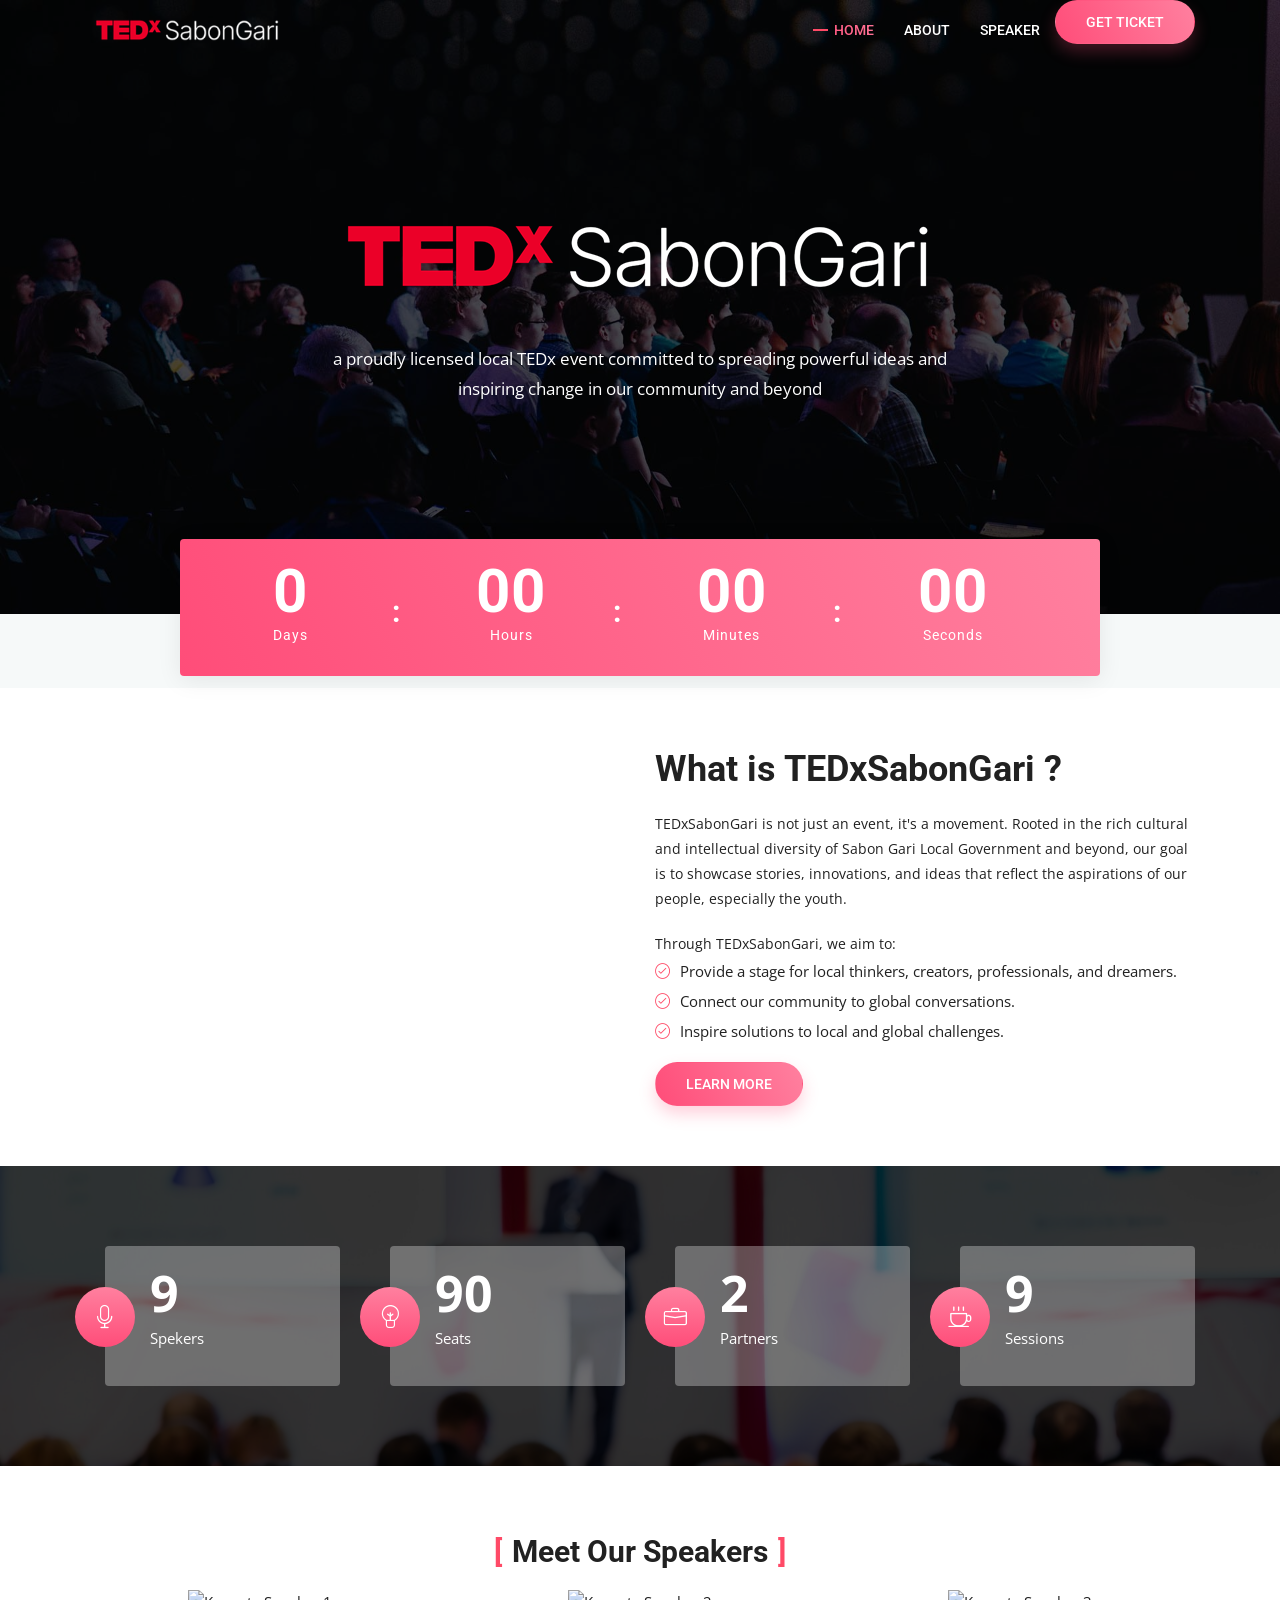
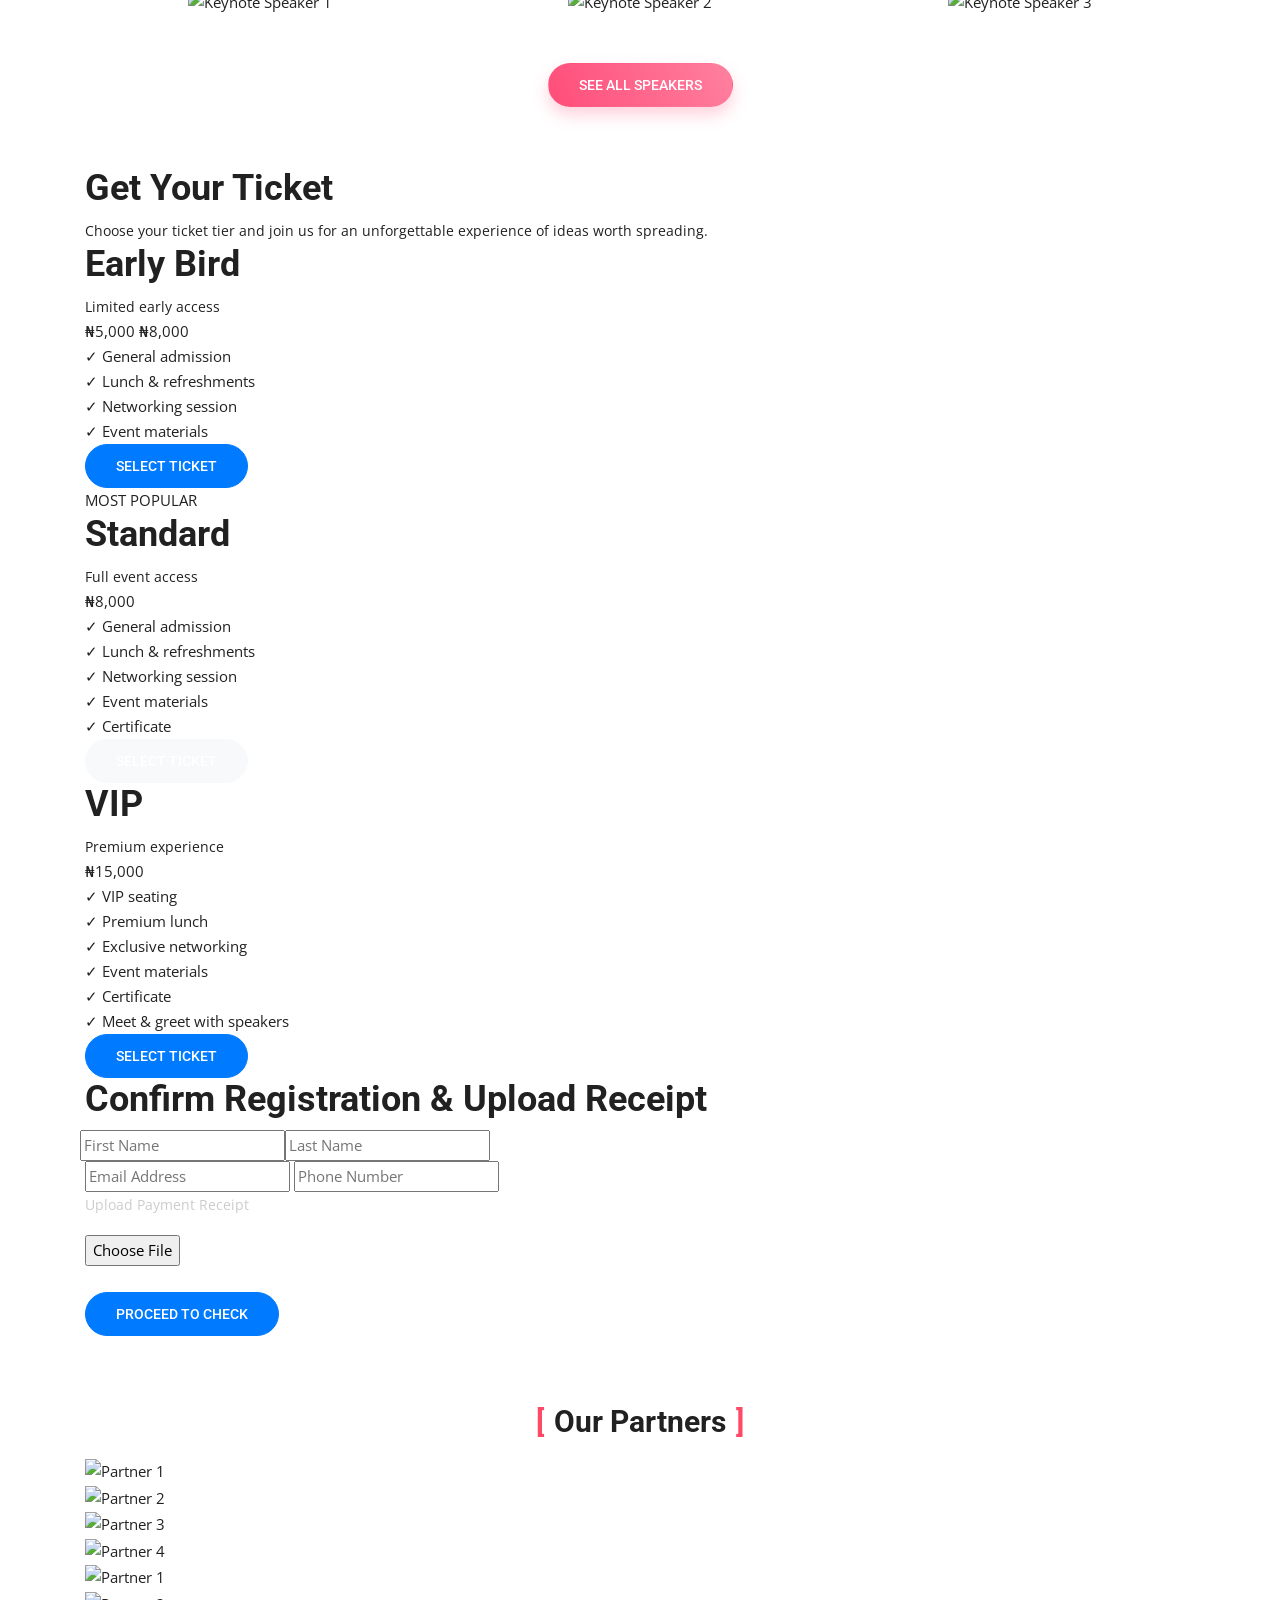
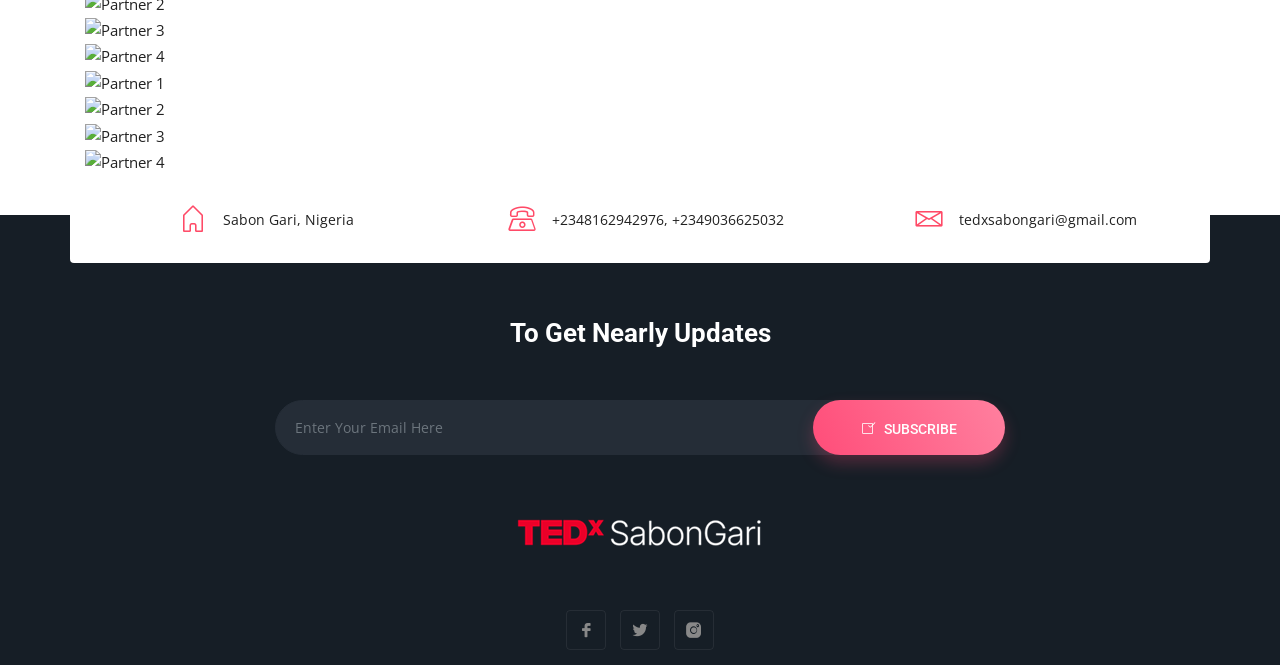
==== commit abbded8e: "created speakers page" ====
--- a/index.html
+++ b/index.html
@@ -1,613 +1,503 @@
 <!DOCTYPE html>
 <html lang="en">
-  <head>
-    <!-- Required meta tags -->
-    <meta charset="utf-8">
-    <meta name="viewport" content="width=device-width, initial-scale=1, shrink-to-fit=no">
-
-    <title>EventUp - Event and Conference Template</title>
-
-    <!-- Bootstrap CSS -->
-    <link rel="stylesheet" type="text/css" href="assets/css/bootstrap.min.css" >
-    <!-- Icon -->
-    <link rel="stylesheet" type="text/css" href="assets/fonts/line-icons.css">
-    <!-- Nivo Lightbox -->
-    <link rel="stylesheet" type="text/css" href="assets/css/nivo-lightbox.css" >
-    <!-- Animate -->
-    <link rel="stylesheet" type="text/css" href="assets/css/animate.css">
-    <!-- Main Style -->
-    <link rel="stylesheet" type="text/css" href="assets/css/main.css">
-    <!-- Responsive Style -->
-    <link rel="stylesheet" type="text/css" href="assets/css/responsive.css">
-
-  </head>
-  <body>
-
-    <!-- Header Area wrapper Starts -->
-    <header id="header-wrap">
-      <!-- Navbar Start -->
-      <nav class="navbar navbar-expand-lg bg-inverse fixed-top scrolling-navbar">
-        <div class="container">
-          <!-- Brand and toggle get grouped for better mobile display -->
-          <a href="index.html" class="navbar-brand"><img src="assets/img/logo.png" alt=""></a>       
-          <button class="navbar-toggler" type="button" data-toggle="collapse" data-target="#navbarCollapse" aria-controls="navbarCollapse" aria-expanded="false" aria-label="Toggle navigation">
-            <i class="lni-menu"></i>
-          </button>
-          <div class="collapse navbar-collapse" id="navbarCollapse">
-            <ul class="navbar-nav mr-auto w-100 justify-content-end">
-              <li class="nav-item active">
-                <a class="nav-link" href="#header-wrap">
-                  Home
-                </a>
-              </li>
-              <li class="nav-item">
-                <a class="nav-link" href="about">
-                  About
-                </a>
-              </li>
-                            <li class="nav-item">
-                <a class="nav-link" href="about">
-                  Speaker
-                </a>
-              </li>
-              
-              
-              
-            
-                   </ul>
-          </div>
-        </div>
-      </nav>
-      <!-- Navbar End -->
-
-      <!-- Hero Area Start -->
-      <div id="hero-area" class="hero-area-bg">
-        <div class="overlay"></div>
-        <div class="container">
-          <div class="row justify-content-center">
-            <div class="col-lg-9 col-sm-12">
-              <div class="contents text-center">
-                <div class="icon">
-                </div>
-                <h2 class="head-title"><img src="assets/img/logo hero.png" alt=""></h2>
-                <p class="banner-desc">
-                 a proudly licensed local TEDx event committed to spreading powerful ideas and inspiring change in our community and beyond</p>
-                <div class="banner-btn">
-                  <a href="#" class="btn btn-common">Get Ticket</a>
-                </div>
+
+<head>
+  <!-- Required meta tags -->
+  <meta charset="utf-8">
+  <meta name="viewport" content="width=device-width, initial-scale=1, shrink-to-fit=no">
+
+  <title>TEDx Sabon Gari - Bridging the Gap</title>
+
+  <!-- Bootstrap CSS -->
+  <link rel="stylesheet" type="text/css" href="assets/css/bootstrap.min.css">
+  <!-- Icon -->
+  <link rel="stylesheet" type="text/css" href="assets/fonts/line-icons.css">
+  <!-- Nivo Lightbox -->
+  <link rel="stylesheet" type="text/css" href="assets/css/nivo-lightbox.css">
+  <!-- Animate -->
+  <link rel="stylesheet" type="text/css" href="assets/css/animate.css">
+  <!-- Main Style -->
+  <link rel="stylesheet" type="text/css" href="assets/css/main.css">
+  <!-- Responsive Style -->
+  <link rel="stylesheet" type="text/css" href="assets/css/responsive.css">
+
+</head>
+
+<body>
+
+  <!-- Header Area wrapper Starts -->
+  <header id="header-wrap">
+    <!-- Navbar Start -->
+    <nav class="navbar navbar-expand-lg fixed-top scrolling-navbar">
+      <div class="container">
+        <!-- Brand and toggle get grouped for better mobile display -->
+        <a href="index.html" class="navbar-brand"><img src="assets/img/logo.png" alt=""></a>
+        <button class="navbar-toggler" type="button" data-toggle="collapse" data-target="#navbarCollapse"
+          aria-controls="navbarCollapse" aria-expanded="false" aria-label="Toggle navigation">
+          <i class="lni-menu"></i>
+        </button>
+        <div class="collapse navbar-collapse" id="navbarCollapse">
+          <ul class="navbar-nav mr-auto w-100 justify-content-end">
+            <li class="nav-item active">
+              <a class="nav-link" href="#header-wrap">
+                Home
+              </a>
+            </li>
+            <li class="nav-item">
+              <a class="nav-link" href="#about">
+                About
+              </a>
+            </li>
+            <li class="nav-item">
+              <a class="nav-link" href="speakers.html">
+                Speaker
+              </a>
+            </li>
+            <li>
+              <div class="banner-btn">
+                <a href="#" class="btn btn-common">Get Ticket</a>
               </div>
-            </div>
-          </div>
-        </div>
-      </div>
-      <!-- Hero Area End -->
-
-    </header>
-    <!-- Header Area wrapper End -->
-
-    <!-- Count Bar Start -->
-    <section id="count">
+            </li>
+
+
+          </ul>
+        </div>
+      </div>
+    </nav>
+    <!-- Navbar End -->
+
+    <!-- Hero Area Start -->
+    <div id="hero-area" class="hero-area-bg">
+      <div class="overlay"></div>
       <div class="container">
         <div class="row justify-content-center">
-          <div class="col-10">
-            <div class="count-wrapper text-center">
-              <div class="time-countdown wow fadeInUp" data-wow-delay="0.2s">
-                <div id="clock" class="time-count"></div>
+          <div class="col-lg-9 col-sm-12">
+            <div class="contents text-center">
+              <div class="icon">
               </div>
-            </div>
-          </div>
-        </div>
-      </div>
-    </section>
-    <!-- Count Bar End -->
-
-    <!-- About Section Start -->
-    <section id="about" class="section-padding">
-      <div class="container">
-        <div class="row">
-          <div class="col-lg-6 col-md-12 col-xs-12">
-            <div class="img-thumb">
-              <img class="img-fluid" src="assets/img/about/img1.png" alt="">
-            </div>
-          </div>
-          <div class="col-lg-6 col-md-12 col-xs-12">
-            <div class="about-content">
-              <div>
-                <div class="about-text">  
-                  <h4>What is TEDxSabonGari ?</h4>
-                  <p>TEDxSabonGari is not just an event,  it's a movement. Rooted in the rich cultural and intellectual diversity of Sabon Gari Local Government and beyond, our goal is to showcase stories, innovations, and ideas that reflect the aspirations of our people, especially the youth.</p>
-                </div>
-                <ul class="stylish-list mb-3">
-                  <p>Through TEDxSabonGari, we aim to:</p>
-                  <li><i class="lni-check-mark-circle"></i>Provide a stage for local thinkers, creators, professionals, and dreamers. </li>
-                  <li><i class="lni-check-mark-circle"></i>Connect our community to global conversations. </li>
-                  <li><i class="lni-check-mark-circle"></i>Inspire solutions to local and global challenges.</li>
-                </ul>
-                <a class="btn btn-common" href="#">Learn More</a>
-              </div>
-            </div>
-          </div>
-        </div>
-      </div>
-    </section>
-    <!-- About Section End -->
-
-      <!-- Counter Area Start-->
-    <section class="counter-section section-padding">
-      <div class="container">
-        <div class="row">
-          <!-- Counter Item -->
-          <div class="col-lg-3 col-md-6 col-xs-12 work-counter-widget">
-            <div class="counter">
-              <div class="icon">
-                <i class="lni-mic"></i>
-              </div>
-              <div class="counter-content">
-                <div class="counterUp">42</div>
-                <p>Spekers</p>
-              </div>
-            </div>
-          </div>
-          <!-- Counter Item -->
-          <div class="col-lg-3 col-md-6 col-xs-12 work-counter-widget">
-            <div class="counter">
-              <div class="icon">
-                <i class="lni-bulb"></i>
-              </div>
-              <div class="counter-content">
-                <div class="counterUp">800</div>
-                <p>Seats</p>
-              </div>
-            </div>
-          </div>
-          <!-- Counter Item -->
-          <div class="col-lg-3 col-md-6 col-xs-12 work-counter-widget">
-            <div class="counter">
-              <div class="icon">
-                <i class="lni-briefcase"></i>
-              </div>
-              <div class="counter-content">
-                <div class="counterUp">24</div>
-                <p>Sponsors</p>
-              </div>
-            </div>
-          </div>
-          <!-- Counter Item -->
-          <div class="col-lg-3 col-md-6 col-xs-12 work-counter-widget">
-            <div class="counter">
-              <div class="icon">
-                <i class="lni-coffee-cup"></i>
-              </div>
-              <div class="counter-content">
-                <div class="counterUp">56</div>
-                <p>Sessions</p>
-              </div>
-            </div>
-          </div>
-        </div>
-      </div>
-    </section>
-    <!-- Counter Area End-->
-
-    <!-- Team Section Start -->
-    <section id="team" class="section-padding text-center">
-      <div class="container">
-        <div class="row">
-          <div class="col-12">
-            <div class="section-title-header text-center">
-              <h2 class="section-title wow fadeInUp" data-wow-delay="0.2s">Our Speakers</h2>
-              <p class="wow fadeInDown" data-wow-delay="0.2s">Lorem ipsum dolor sit amet, in quodsi vulputate pro. Ius illum vocent mediocritatem an <br> cule dicta iriure at phaedrum.</p>
-            </div>
-          </div>
-        </div>
-        <div class="row justify-content-bt">
-          <div class="col-lg-3 col-md-6 col-xs-12">
-            <!-- Team Item Starts -->
-            <div class="team-item wow fadeInUp" data-wow-delay="0.2s">
-              <div class="team-img">
-                <img class="img-fluid" src="assets/img/team/team-01.jpg" alt="">
-                <div class="team-overlay">
-                  <div class="overlay-social-icon text-center">
-                    <ul class="social-icons">
-                      <li><a href="#"><i class="lni-twitter-filled" aria-hidden="true"></i></a></li>
-                      <li><a href="#"><i class="lni-google" aria-hidden="true"></i></a></li>
-                      <li><a href="#"><i class="lni-facebook-filled" aria-hidden="true"></i></a></li>
-                      <li><a href="#"><i class="lni-pinterest" aria-hidden="true"></i></a></li>
-                    </ul>
+              <h2 class="head-title"><img src="assets/img/logo hero.png" alt=""></h2>
+              <p class="banner-desc">
+                a proudly licensed local TEDx event committed to spreading powerful ideas and inspiring change in our
+                community and beyond</p>
+              <!-- <div class="banner-btn">
+                <a href="#" class="btn btn-common">Get Ticket</a>
+              </div> -->
+            </div>
+          </div>
+        </div>
+      </div>
+    </div>
+    <!-- Hero Area End -->
+
+  </header>
+  <!-- Header Area wrapper End -->
+
+  <!-- Count Bar Start -->
+  <section id="count">
+    <div class="container">
+      <div class="row justify-content-center">
+        <div class="col-10">
+          <div class="count-wrapper text-center">
+            <div class="time-countdown wow fadeInUp" data-wow-delay="0.2s">
+              <div id="clock" class="time-count" "></div>
+            </div>
+          </div>
+        </div>
+      </div>
+    </div>
+  </section>
+  <!-- Count Bar End -->
+
+  <!-- About Section Start -->
+  <section id=" about" class="section-padding">
+                <div class="container">
+                  <div class="row">
+                    <div class="col-lg-6 col-md-12 col-xs-12">
+                      <div class="img-thumb">
+                        <img class="img-fluid" src="assets/img/about-cover.jpg" alt="">
+                      </div>
+                    </div>
+                    <div class="col-lg-6 col-md-12 col-xs-12">
+                      <div class="about-content">
+                        <div>
+                          <div class="about-text">
+                            <h4 class="definition">What is TEDxSabonGari ?</h4>
+                            <p>TEDxSabonGari is not just an event, it's a movement. Rooted in the rich cultural and
+                              intellectual
+                              diversity of Sabon Gari Local Government and beyond, our goal is to showcase stories,
+                              innovations, and
+                              ideas that reflect the aspirations of our people, especially the youth.</p>
+                          </div>
+                          <ul class="stylish-list mb-3">
+                            <p>Through TEDxSabonGari, we aim to:</p>
+                            <li><i class="lni-check-mark-circle"></i>Provide a stage for local thinkers, creators,
+                              professionals,
+                              and dreamers. </li>
+                            <li><i class="lni-check-mark-circle"></i>Connect our community to global conversations.
+                            </li>
+                            <li><i class="lni-check-mark-circle"></i>Inspire solutions to local and global challenges.
+                            </li>
+                          </ul>
+                          <a class="btn btn-common" href="#">Learn More</a>
+                        </div>
+                      </div>
+                    </div>
                   </div>
                 </div>
-              </div>
-              <div class="info-text">
-                <h3><a href="#">JONATHON DOE</a></h3>
-                <p>Product Designer, Tesla</p>
-              </div>
-            </div>
-            <!-- Team Item Ends -->
-          </div>
-          <div class="col-lg-3 col-md-6 col-xs-12">
-            <!-- Team Item Starts -->
-            <div class="team-item wow fadeInUp" data-wow-delay="0.4s">
-              <div class="team-img">
-                <img class="img-fluid" src="assets/img/team/team-02.jpg" alt="">
-                <div class="team-overlay">
-                  <div class="overlay-social-icon text-center">
-                    <ul class="social-icons">
-                      <li><a href="#"><i class="lni-twitter-filled" aria-hidden="true"></i></a></li>
-                      <li><a href="#"><i class="lni-google" aria-hidden="true"></i></a></li>
-                      <li><a href="#"><i class="lni-facebook-filled" aria-hidden="true"></i></a></li>
-                      <li><a href="#"><i class="lni-pinterest" aria-hidden="true"></i></a></li>
-                    </ul>
-                  </div>
-                </div>
-              </div>
-              <div class="info-text">
-                <h3><a href="#">Patric Green</a></h3>
-                <p>Front-end Developer</p>
-              </div>
-            </div>
-            <!-- Team Item Ends -->
-          </div>
-
-          <div class="col-lg-3 col-md-6 col-xs-12">
-            <!-- Team Item Starts -->
-            <div class="team-item wow fadeInUp" data-wow-delay="0.6s">
-              <div class="team-img">
-                <img class="img-fluid" src="assets/img/team/team-03.jpg" alt="">
-                <div class="team-overlay">
-                  <div class="overlay-social-icon text-center">
-                    <ul class="social-icons">
-                      <li><a href="#"><i class="lni-twitter-filled" aria-hidden="true"></i></a></li>
-                      <li><a href="#"><i class="lni-google" aria-hidden="true"></i></a></li>
-                      <li><a href="#"><i class="lni-facebook-filled" aria-hidden="true"></i></a></li>
-                      <li><a href="#"><i class="lni-pinterest" aria-hidden="true"></i></a></li>
-                    </ul>
-                  </div>
-                </div>
-              </div>
-              <div class="info-text">
-                <h3><a href="#">Paul Kowalsy</a></h3>
-                <p>Lead Designer, TNW</p>
-              </div>
-            </div>
-            <!-- Team Item Ends -->
-          </div>
-
-          <div class="col-lg-3 col-md-6 col-xs-12">
-            <!-- Team Item Starts -->
-            <div class="team-item wow fadeInUp" data-wow-delay="0.8s">
-              <div class="team-img">
-                <img class="img-fluid" src="assets/img/team/team-04.jpg" alt="">
-                <div class="team-overlay">
-                  <div class="overlay-social-icon text-center">
-                    <ul class="social-icons">
-                      <li><a href="#"><i class="lni-twitter-filled" aria-hidden="true"></i></a></li>
-                      <li><a href="#"><i class="lni-google" aria-hidden="true"></i></a></li>
-                      <li><a href="#"><i class="lni-facebook-filled" aria-hidden="true"></i></a></li>
-                      <li><a href="#"><i class="lni-pinterest" aria-hidden="true"></i></a></li>
-                    </ul>
-                  </div>
-                </div>
-              </div>
-              <div class="info-text">
-                <h3><a href="#">Jhon Doe</a></h3>
-                <p>Back-end Developer, ASUS</p>
-              </div>
-            </div>
-            <!-- Team Item Ends -->
-          </div>
-
-          <div class="col-lg-3 col-md-6 col-xs-12">
-            <!-- Team Item Starts -->
-            <div class="team-item wow fadeInUp" data-wow-delay="1s">
-              <div class="team-img">
-                <img class="img-fluid" src="assets/img/team/team-05.jpg" alt="">
-                <div class="team-overlay">
-                  <div class="overlay-social-icon text-center">
-                    <ul class="social-icons">
-                      <li><a href="#"><i class="lni-twitter-filled" aria-hidden="true"></i></a></li>
-                      <li><a href="#"><i class="lni-google" aria-hidden="true"></i></a></li>
-                      <li><a href="#"><i class="lni-facebook-filled" aria-hidden="true"></i></a></li>
-                      <li><a href="#"><i class="lni-pinterest" aria-hidden="true"></i></a></li>
-                    </ul>
-                  </div>
-                </div>
-              </div>
-              <div class="info-text">
-                <h3><a href="#">Daryl Dixon</a></h3>
-                <p>Full-stack Developer, Google</p>
-              </div>
-            </div>
-            <!-- Team Item Ends -->
-          </div>
-
-          <div class="col-lg-3 col-md-6 col-xs-12">
-            <!-- Team Item Starts -->
-            <div class="team-item wow fadeInUp" data-wow-delay="1.2s">
-              <div class="team-img">
-                <img class="img-fluid" src="assets/img/team/team-06.jpg" alt="">
-                <div class="team-overlay">
-                  <div class="overlay-social-icon text-center">
-                    <ul class="social-icons">
-                      <li><a href="#"><i class="lni-twitter-filled" aria-hidden="true"></i></a></li>
-                      <li><a href="#"><i class="lni-google" aria-hidden="true"></i></a></li>
-                      <li><a href="#"><i class="lni-facebook-filled" aria-hidden="true"></i></a></li>
-                      <li><a href="#"><i class="lni-pinterest" aria-hidden="true"></i></a></li>
-                    </ul>
-                  </div>
-                </div>
-              </div>
-              <div class="info-text">
-                <h3><a href="#">Chris Adams</a></h3>
-                <p>UI Designer, Apple</p>
-              </div>
-            </div>
-            <!-- Team Item Ends -->
-          </div>
-
-          <div class="col-lg-3 col-md-6 col-xs-12">
-            <!-- Team Item Starts -->
-            <div class="team-item wow fadeInUp" data-wow-delay="1.4s">
-              <div class="team-img">
-                <img class="img-fluid" src="assets/img/team/team-07.jpg" alt="">
-                <div class="team-overlay">
-                  <div class="overlay-social-icon text-center">
-                    <ul class="social-icons">
-                      <li><a href="#"><i class="lni-twitter-filled" aria-hidden="true"></i></a></li>
-                      <li><a href="#"><i class="lni-google" aria-hidden="true"></i></a></li>
-                      <li><a href="#"><i class="lni-facebook-filled" aria-hidden="true"></i></a></li>
-                      <li><a href="#"><i class="lni-pinterest" aria-hidden="true"></i></a></li>
-                    </ul>
-                  </div>
-                </div>
-              </div>
-              <div class="info-text">
-                <h3><a href="#">Paul Kowalsy</a></h3>
-                <p>Lead Designer, TNW</p>
-              </div>
-            </div>
-            <!-- Team Item Ends -->
-          </div>
-
-          <div class="col-lg-3 col-md-6 col-xs-12">
-            <!-- Team Item Starts -->
-            <div class="team-item wow fadeInUp" data-wow-delay="1.6s">
-              <div class="team-img">
-                <img class="img-fluid" src="assets/img/team/team-08.jpg" alt="">
-                <div class="team-overlay">
-                  <div class="overlay-social-icon text-center">
-                    <ul class="social-icons">
-                      <li><a href="#"><i class="lni-twitter-filled" aria-hidden="true"></i></a></li>
-                      <li><a href="#"><i class="lni-google" aria-hidden="true"></i></a></li>
-                      <li><a href="#"><i class="lni-facebook-filled" aria-hidden="true"></i></a></li>
-                      <li><a href="#"><i class="lni-pinterest" aria-hidden="true"></i></a></li>
-                    </ul>
-                  </div>
-                </div>
-              </div>
-              <div class="info-text">
-                <h3><a href="#">Jhon Doe</a></h3>
-                <p>Back-end Developer, ASUS</p>
-              </div>
-            </div>
-            <!-- Team Item Ends -->
-          </div>
-        </div>
-        <a href="#" class="btn btn-common mt-30 wow fadeInUp" data-wow-delay="1.9s">Meet all speakers</a>
-      </div>
-    </section>
-    <!-- Team Section End -->
-
-    
-
-    <!-- Ticket Pricing Area Start -->
-    <section id="pricing" class="section-padding">
-      <div class="container">
-        <div class="row">
-          <div class="col-12">
-            <div class="section-title-header text-center">
-              <h2 class="section-title wow fadeInUp" data-wow-delay="0.2s">Ticket Pricing</h2>
-              <p class="wow fadeInDown" data-wow-delay="0.2s">Lorem ipsum dolor sit amet, in quodsi vulputate pro. Ius illum vocent mediocritatem an <br> cule dicta iriure at phaedrum.</p>
-            </div>
-          </div>
-        </div>
-        <div class="row">
-          <div class="col-lg-4 col-md-6 col-xa-12 mb-3">
-            <div class="price-block-wrapper wow fadeInLeft" data-wow-delay="0.2s">
-              <div class="colmun-title">
-                <h5>Basic Pass</h5>
-              </div>
-              <div class="price">
-                <h2>$29</h2>
-                <span>Per Day</span>
-              </div>
-              <div class="pricing-list">
-                <ul>
-                  <li><i class="lni-check-mark-circle"></i><span class="text">Entrance</span></li>
-                  <li><i class="lni-check-mark-circle"></i><span class="text">Coffee Break</span></li>
-                  <li><i class="lni-check-mark-circle"></i><span class="text">Lunch on all days</span></li>
-                  <li><i class="lni-close"></i><span class="text">Access to all areas</span></li>
-                  <li><i class="lni-close"></i><span class="text">Certificate</span></li>
-                </ul>
-              </div>
-              <a href="#" class="btn btn-common">Buy Ticket</a>
-            </div>
-          </div>
-          <div class="col-lg-4 col-md-6 col-xa-12 mb-3">
-            <div class="price-block-wrapper active wow fadeInUp" data-wow-delay="0.3s">
-              <div class="colmun-title">
-                <h5>Standard Pass</h5>
-              </div>
-              <div class="price">
-                <h2>$40</h2>
-                <span>Per Day</span>
-              </div>
-              <div class="pricing-list">
-                <ul>
-                  <li><i class="lni-check-mark-circle"></i><span class="text">Entrance</span></li>
-                  <li><i class="lni-check-mark-circle"></i><span class="text">Coffee Break</span></li>
-                  <li><i class="lni-check-mark-circle"></i><span class="text">Lunch on all days</span></li>
-                  <li><i class="lni-close"></i><span class="text">Access to all areas</span></li>
-                  <li><i class="lni-check-mark-circle"></i><span class="text">Certificate</span></li>
-                </ul>
-              </div>
-              <a href="#" class="btn btn-common">Buy Ticket</a>
-            </div>
-          </div>
-          <div class="col-lg-4 col-md-6 col-xa-12 mb-3">
-            <div class="price-block-wrapper wow fadeInRight" data-wow-delay="0.4s">
-              <div class="colmun-title">
-                <h5>Premium Pass</h5>
-              </div>
-              <div class="price">
-                <h2>$68</h2>
-                <span>Per Day</span>
-              </div>
-              <div class="pricing-list">
-                <ul>
-                  <li><i class="lni-check-mark-circle"></i><span class="text">Entrance</span></li>
-                  <li><i class="lni-check-mark-circle"></i><span class="text">Coffee Break</span></li>
-                  <li><i class="lni-close"></i><span class="text">Lunch on all days</span></li>
-                  <li><i class="lni-check-mark-circle"></i><span class="text">Access to all areas</span></li>
-                  <li><i class="lni-check-mark-circle"></i><span class="text">Certificate</span></li>
-                </ul>
-              </div>
-              <a href="#" class="btn btn-common">Buy Ticket</a>
-            </div>
-          </div>
-        </div>
-      </div>
-    </section>
-    <!-- Ticket Pricing Area End -->
-
-    <!-- Sponsors Section Start -->
-    <section id="sponsors" class="section-padding">
-      <div class="overlay"></div>
-      <div class="container">
-        <div class="row">
-          <div class="col-12">
-            <div class="section-title-header text-center">
-              <h2 class="section-title wow fadeInUp" data-wow-delay="0.2s">Sponsors</h2>
-              <p class="wow fadeInDown" data-wow-delay="0.2s">Lorem ipsum dolor sit amet, in quodsi vulputate pro. Ius illum vocent mediocritatem an <br> cule dicta iriure at phaedrum.</p>
-            </div>
-          </div>
-        </div>
-        <div class="row mb-30 text-center wow fadeInDown" data-wow-delay="0.3s">
-          <div class="col-lg-12">
-            <div class="sponsors-logo text-center">
-               <a href=""><img src="assets/img/sponsors/logo-1.png" alt=""></a>
-               <a href=""><img src="assets/img/sponsors/logo-2.png" alt=""></a>
-               <a href=""><img src="assets/img/sponsors/logo-3.png" alt=""></a>
-               <a href=""><img src="assets/img/sponsors/logo-4.png" alt=""></a>
-               <a href=""><img src="assets/img/sponsors/logo-5.png" alt=""></a>
-               <a href=""><img src="assets/img/sponsors/logo-6.png" alt=""></a>
-               <a href=""><img src="assets/img/sponsors/logo-7.png" alt=""></a>
-               <a href=""><img src="assets/img/sponsors/logo-8.png" alt=""></a>
-               <a href=""><img src="assets/img/sponsors/logo-9.png" alt=""></a>
-            </div><!-- sponsors logo end-->
-         </div>
-        </div>
-      </div>
-    </section>
-    <!-- Sponsors Section End -->
-
-    <!-- Contact text Start -->
-    <section id="contact-text">
-      <div class="container">
-        <div class="row contact-wrapper">
-          <div class="col-lg-4 col-md-5 col-xs-12">
+  </section>
+  <!-- About Section End -->
+
+  <!-- Counter Area Start-->
+  <section class="counter-section section-padding">
+    <div class="container">
+      <div class="row">
+        <!-- Counter Item -->
+        <div class="col-lg-3 col-md-6 col-xs-12 work-counter-widget">
+          <div class="counter">
+            <div class="icon">
+              <i class="lni-mic"></i>
+            </div>
+            <div class="counter-content">
+              <div class="counterUp">20</div>
+              <p>Spekers</p>
+            </div>
+          </div>
+        </div>
+        <!-- Counter Item -->
+        <div class="col-lg-3 col-md-6 col-xs-12 work-counter-widget">
+          <div class="counter">
+            <div class="icon">
+              <i class="lni-bulb"></i>
+            </div>
+            <div class="counter-content">
+              <div class="counterUp">200</div>
+              <p>Seats</p>
+            </div>
+          </div>
+        </div>
+        <!-- Counter Item -->
+        <div class="col-lg-3 col-md-6 col-xs-12 work-counter-widget">
+          <div class="counter">
+            <div class="icon">
+              <i class="lni-briefcase"></i>
+            </div>
+            <div class="counter-content">
+              <div class="counterUp">5</div>
+              <p>Partners</p>
+            </div>
+          </div>
+        </div>
+        <!-- Counter Item -->
+        <div class="col-lg-3 col-md-6 col-xs-12 work-counter-widget">
+          <div class="counter">
+            <div class="icon">
+              <i class="lni-coffee-cup"></i>
+            </div>
+            <div class="counter-content">
+              <div class="counterUp">20</div>
+              <p>Sessions</p>
+            </div>
+          </div>
+        </div>
+      </div>
+    </div>
+  </section>
+  <!-- Counter Area End-->
+
+  <!-- Team Section Start -->
+  <section id="speakers" class="section-padding text-center coming-soon-section">
+    <div class="container">
+      <div class="section-header text-center">
+        <h2 class="section-title wow fadeInDown" data-wow-delay="0.3s">Meet Our Speakers</h2>
+        <div class="shape wow fadeInDown" data-wow-delay="0.3s"></div>
+      </div>
+      <div class="row">
+        <!-- Speaker 1 -->
+        <div class="col-lg-4 col-md-6 col-xs-12">
+          <div class="speaker-item wow fadeInUp" data-wow-delay="0.2s">
+            <div class="img-thumb">
+              <img src="assets/img/speaker/keynote-1.jpg" alt="Keynote Speaker 1" class="img-fluid">
+            </div>
+          </div>
+        </div>
+        <!-- Speaker 2 -->
+        <div class="col-lg-4 col-md-6 col-xs-12">
+          <div class="speaker-item wow fadeInUp" data-wow-delay="0.4s">
+            <div class="img-thumb">
+              <img src="assets/img/speaker/keynote-2.jpg" alt="Keynote Speaker 2" class="img-fluid">
+            </div>
+          </div>
+        </div>
+        <!-- Speaker 3 -->
+        <div class="col-lg-4 col-md-6 col-xs-12">
+          <div class="speaker-item wow fadeInUp" data-wow-delay="0.6s">
+            <div class="img-thumb">
+              <img src="assets/img/speaker/keynote-3.jpg" alt="Keynote Speaker 3" class="img-fluid">
+            </div>
+          </div>
+        </div>
+      </div>
+      <div class="text-center mt-5 wow fadeInUp" data-wow-delay="0.8s">
+        <a href="speakers.html" class="btn btn-common"
+          style="cursor: pointer;">See All Speakers</a>
+      </div>
+    </div>
+  </section>
+  <!-- Team Section End -->
+
+
+
+  <!-- Tickets Section -->
+  <section class="tickets" id="tickets">
+    <div class="container">
+      <div class="section-header">
+        <div class="header-line"></div>
+        <h2>Get Your Ticket</h2>
+      </div>
+      <p class="section-subtitle">Choose your ticket tier and join us for an unforgettable experience of ideas worth
+        spreading.</p>
+
+      <!-- Ticket Cards -->
+      <div class="tickets-grid">
+        <!-- Early Bird -->
+        <div class="ticket-card" data-ticket="early-bird">
+          <div class="ticket-content">
+            <h3 class="ticket-name">Early Bird</h3>
+            <p class="ticket-description">Limited early access</p>
+            <div class="ticket-price">
+              <span class="price">₦5,000</span>
+              <span class="original-price">₦8,000</span>
+            </div>
+            <ul class="ticket-features">
+              <li><span class="checkmark">✓</span> General admission</li>
+              <li><span class="checkmark">✓</span> Lunch & refreshments</li>
+              <li><span class="checkmark">✓</span> Networking session</li>
+              <li><span class="checkmark">✓</span> Event materials</li>
+            </ul>
+            <button class="btn btn-primary w-full ticket-select-btn">Select Ticket</button>
+          </div>
+        </div>
+
+        <!-- Standard (Featured) -->
+        <div class="ticket-card featured" data-ticket="standard">
+          <div class="featured-badge">MOST POPULAR</div>
+          <div class="ticket-content">
+            <h3 class="ticket-name">Standard</h3>
+            <p class="ticket-description">Full event access</p>
+            <div class="ticket-price">
+              <span class="price">₦8,000</span>
+            </div>
+            <ul class="ticket-features">
+              <li><span class="checkmark">✓</span> General admission</li>
+              <li><span class="checkmark">✓</span> Lunch & refreshments</li>
+              <li><span class="checkmark">✓</span> Networking session</li>
+              <li><span class="checkmark">✓</span> Event materials</li>
+              <li><span class="checkmark">✓</span> Certificate</li>
+            </ul>
+            <button class="btn btn-light w-full ticket-select-btn">Select Ticket</button>
+          </div>
+        </div>
+
+        <!-- VIP -->
+        <div class="ticket-card" data-ticket="vip">
+          <div class="ticket-content">
+            <h3 class="ticket-name">VIP</h3>
+            <p class="ticket-description">Premium experience</p>
+            <div class="ticket-price">
+              <span class="price">₦15,000</span>
+            </div>
+            <ul class="ticket-features">
+              <li><span class="checkmark">✓</span> VIP seating</li>
+              <li><span class="checkmark">✓</span> Premium lunch</li>
+              <li><span class="checkmark">✓</span> Exclusive networking</li>
+              <li><span class="checkmark">✓</span> Event materials</li>
+              <li><span class="checkmark">✓</span> Certificate</li>
+              <li><span class="checkmark">✓</span> Meet & greet with speakers</li>
+            </ul>
+            <button class="btn btn-primary w-full ticket-select-btn">Select Ticket</button>
+          </div>
+        </div>
+      </div>
+
+      <!-- Checkout Section -->
+      <div class="checkout-section" id="checkoutSection">
+        <h3>Confirm Registration & Upload Receipt</h3>
+        <form class="checkout-form" id="checkoutForm">
+          <div class="form-row">
+            <input type="text" placeholder="First Name" required>
+            <input type="text" placeholder="Last Name" required>
+          </div>
+          <input type="email" placeholder="Email Address" required>
+          <input type="tel" placeholder="Phone Number" required>
+          <div class="form-group">
+            <label for="receiptUpload" style="color: #ccc; font-size: 14px; margin-bottom: 8px; display: block;">Upload
+              Payment Receipt</label>
+            <input type="file" id="receiptUpload" class="form-control-file" accept="image/*,.pdf"
+              style="padding: 10px 0; background: transparent; border: none; color: #fff;" required>
+          </div>
+          <button type="submit" class="btn btn-primary w-full">Proceed to Check </button>
+        </form>
+      </div>
+    </div>
+  </section>
+
+  <!-- Partners Section Start -->
+  <section id="partners" class="section-padding">
+    <div class="container">
+      <div class="section-header text-center">
+        <h2 class="section-title wow fadeInDown" data-wow-delay="0.3s">Our Partners</h2>
+        <div class="shape wow fadeInDown" data-wow-delay="0.3s"></div>
+      </div>
+      <div class="partners-slider">
+        <div class="partners-track">
+          <!-- Slide Set 1 -->
+          <div class="partner-slide">
+            <img src="assets/img/partners/partner-1.jpg" alt="Partner 1">
+          </div>
+          <div class="partner-slide">
+            <img src="assets/img/partners/partner-2.jpg" alt="Partner 2">
+          </div>
+          <div class="partner-slide">
+            <img src="assets/img/partners/partner-3.jpg" alt="Partner 3">
+          </div>
+          <div class="partner-slide">
+            <img src="assets/img/partners/partner4.PNG" alt="Partner 4">
+          </div>
+          <!-- Slide Set 2 (Duplicate for loop) -->
+          <div class="partner-slide">
+            <img src="assets/img/partners/partner-1.jpg" alt="Partner 1">
+          </div>
+          <div class="partner-slide">
+            <img src="assets/img/partners/partner-2.jpg" alt="Partner 2">
+          </div>
+          <div class="partner-slide">
+            <img src="assets/img/partners/partner-3.jpg" alt="Partner 3">
+          </div>
+          <div class="partner-slide">
+            <img src="assets/img/partners/partner4.PNG" alt="Partner 4">
+          </div>
+          <!-- Slide Set 3 (Duplicate for safety/smoother loop) -->
+          <div class="partner-slide">
+            <img src="assets/img/partners/partner-1.jpg" alt="Partner 1">
+          </div>
+          <div class="partner-slide">
+            <img src="assets/img/partners/partner-2.jpg" alt="Partner 2">
+          </div>
+          <div class="partner-slide">
+            <img src="assets/img/partners/partner-3.jpg" alt="Partner 3">
+          </div>
+          <div class="partner-slide">
+            <img src="assets/img/partners/partner4.PNG" alt="Partner 4">
+          </div>
+        </div>
+      </div>
+    </div>
+  </section>
+  <!-- Partners Section End -->
+
+  <!-- Contact text Start -->
+  <section id="contact-text">
+    <div class="container">
+      <div class="row contact-wrapper">
+        <div class="col-lg-4 col-md-5 col-xs-12">
+          <ul>
+            <li>
+              <i class="lni-home"></i>
+            </li>
+            <li><span>Sabon Gari, Nigeria</li>
+          </ul>
+        </div>
+        <div class="col-lg-4 col-md-3 col-xs-12">
+          <ul>
+            <li>
+              <i class="lni-phone"></i>
+            </li>
+            <li><span>+2348162942976, +2349036625032</span></li>
+          </ul>
+        </div>
+        <div class="col-lg-4 col-md-3 col-xs-12">
+          <ul>
+            <li>
+              <i class="lni-envelope"></i>
+            </li>
+            <li><span>tedxsabongari@gmail.com</span></li>
+          </ul>
+        </div>
+      </div>
+    </div>
+  </section>
+  <!-- Contact text End -->
+
+  <footer>
+    <div class="container">
+      <div class="row justify-content-center">
+        <div class="col-lg-8 col-md-12 col-xs-12">
+          <div class="subscribe-inner wow fadeInDown" data-wow-delay="0.3s">
+            <h2 class="subscribe-title">To Get Nearly Updates</h2>
+            <form class="text-center form-inline">
+              <input class="mb-20 form-control" name="email" placeholder="Enter Your Email Here">
+              <button type="submit" class="btn btn-common sub-btn" data-style="zoom-in" data-spinner-size="30"
+                name="submit" id="submit">
+                <span class="ladda-label"><i class="lni-check-box"></i> Subscribe</span>
+              </button>
+            </form>
+          </div>
+          <div class="footer-logo">
+            <img src="assets/img/logo.png" alt="">
+          </div>
+          <div class="social-icons-footer">
             <ul>
-              <li>
-                <i class="lni-home"></i>
-              </li>
-              <li><span>Cesare Rosaroll, 118 80139 Eventine</li>
+              <li class="facebook"><a target="_blank" href="https://www.facebook.com/share/1BZeLrDg33/"><i
+                    class="lni-facebook-filled"></i></a></li>
+              <li class="tiktok"><a target="_blank"
+                  href="https://www.tiktok.com/@tedxsabongari?_r=1&_t=ZS-91exzGkY7M7"><i
+                    class="lni-twitter-filled"></i></a></li>
+              <li class="instagram"><a target="_blank"
+                  href="https://www.instagram.com/tedxsabongari?utm_source=qr&igsh=bjZjMHJudm5udnJ0"><i
+                    class="lni-instagram-filled"></i></a></li>
             </ul>
           </div>
-          <div class="col-lg-4 col-md-3 col-xs-12">
-            <ul>
-              <li>
-                <i class="lni-phone"></i>
-              </li>
-              <li><span>+789 123 456 79</span></li>
-            </ul>
-          </div>
-          <div class="col-lg-4 col-md-3 col-xs-12">
-            <ul>
-              <li>
-                <i class="lni-envelope"></i>
-              </li>
-              <li><span>Support@example.com</span></li>
-            </ul>
-          </div>
-        </div>
-      </div>
-    </section>
-    <!-- Contact text End -->
-
-    <footer>
-      <div class="container">
-        <div class="row justify-content-center">
-          <div class="col-lg-8 col-md-12 col-xs-12">
-            <div class="subscribe-inner wow fadeInDown" data-wow-delay="0.3s">
-              <h2 class="subscribe-title">To Get Nearly Updates</h2>
-              <form class="text-center form-inline">
-                <input class="mb-20 form-control" name="email" placeholder="Enter Your Email Here">
-                <button type="submit" class="btn btn-common sub-btn" data-style="zoom-in" data-spinner-size="30" name="submit" id="submit">
-                  <span class="ladda-label"><i class="lni-check-box"></i> Subscribe</span>
-                </button>
-              </form>
-            </div>
-            <div class="footer-logo">
-              <img src="assets/img/logo.png" alt="">
-            </div>
-            <div class="social-icons-footer">
-              <ul>
-                <li class="facebook"><a target="_blank" href="3"><i class="lni-facebook-filled"></i></a></li>
-                <li class="twitter"><a target="_blank" href="3"><i class="lni-twitter-filled"></i></a></li>
-                <li class="pinterest"><a target="_blank" href="3"><i class="lni-pinterest"></i></a></li>
-              </ul>
-            </div>
-            <div class="site-info">
-              <p>Designed and Developed by <a href="http://uideck.com" rel="nofollow">UIdeck</a></p>
-            </div>
-          </div>
-        </div>
-      </div>
-    </footer>
-
-    <!-- Go to Top Link -->
-    <a href="#" class="back-to-top">
-    	<i class="lni-chevron-up"></i>
-    </a>
-
-    <div id="preloader">
-      <div class="sk-circle">
-        <div class="sk-circle1 sk-child"></div>
-        <div class="sk-circle2 sk-child"></div>
-        <div class="sk-circle3 sk-child"></div>
-        <div class="sk-circle4 sk-child"></div>
-        <div class="sk-circle5 sk-child"></div>
-        <div class="sk-circle6 sk-child"></div>
-        <div class="sk-circle7 sk-child"></div>
-        <div class="sk-circle8 sk-child"></div>
-        <div class="sk-circle9 sk-child"></div>
-        <div class="sk-circle10 sk-child"></div>
-        <div class="sk-circle11 sk-child"></div>
-        <div class="sk-circle12 sk-child"></div>
-      </div>
-    </div>
-
-    <!-- jQuery first, then Popper.js, then Bootstrap JS -->
-    <script src="assets/js/jquery-min.js"></script>
-    <script src="assets/js/popper.min.js"></script>
-    <script src="assets/js/bootstrap.min.js"></script>
-    <script src="assets/js/jquery.countdown.min.js"></script>
-    <script src="assets/js/waypoints.min.js"></script>
-    <script src="assets/js/jquery.counterup.min.js"></script>
-    <script src="assets/js/jquery.nav.js"></script>
-    <script src="assets/js/jquery.easing.min.js"></script>
-    <script src="assets/js/wow.js"></script>
-    <script src="assets/js/nivo-lightbox.js"></script>
-    <script src="assets/js/video.js"></script>
-    <script src="assets/js/main.js"></script>      
-  </body>
-</html>
+
+        </div>
+      </div>
+    </div>
+  </footer>
+
+  <!-- Go to Top Link -->
+  <a href="#" class="back-to-top">
+    <i class="lni-chevron-up"></i>
+  </a>
+
+  <div id="preloader">
+    <div class="sk-circle">
+      <div class="sk-circle1 sk-child"></div>
+      <div class="sk-circle2 sk-child"></div>
+      <div class="sk-circle3 sk-child"></div>
+      <div class="sk-circle4 sk-child"></div>
+      <div class="sk-circle5 sk-child"></div>
+      <div class="sk-circle6 sk-child"></div>
+      <div class="sk-circle7 sk-child"></div>
+      <div class="sk-circle8 sk-child"></div>
+      <div class="sk-circle9 sk-child"></div>
+      <div class="sk-circle10 sk-child"></div>
+      <div class="sk-circle11 sk-child"></div>
+      <div class="sk-circle12 sk-child"></div>
+    </div>
+  </div>
+
+  <!-- jQuery first, then Popper.js, then Bootstrap JS -->
+  <script src="assets/js/jquery-min.js"></script>
+  <script src="assets/js/popper.min.js"></script>
+  <script src="assets/js/bootstrap.min.js"></script>
+  <script src="assets/js/jquery.countdown.min.js"></script>
+  <script src="assets/js/waypoints.min.js"></script>
+  <script src="assets/js/jquery.counterup.min.js"></script>
+  <script src="assets/js/jquery.nav.js"></script>
+  <script src="assets/js/jquery.easing.min.js"></script>
+  <script src="assets/js/wow.js"></script>
+  <script src="assets/js/nivo-lightbox.js"></script>
+  <script src="assets/js/video.js"></script>
+  <script src="assets/js/main.js"></script>
+</body>
+
+</html>
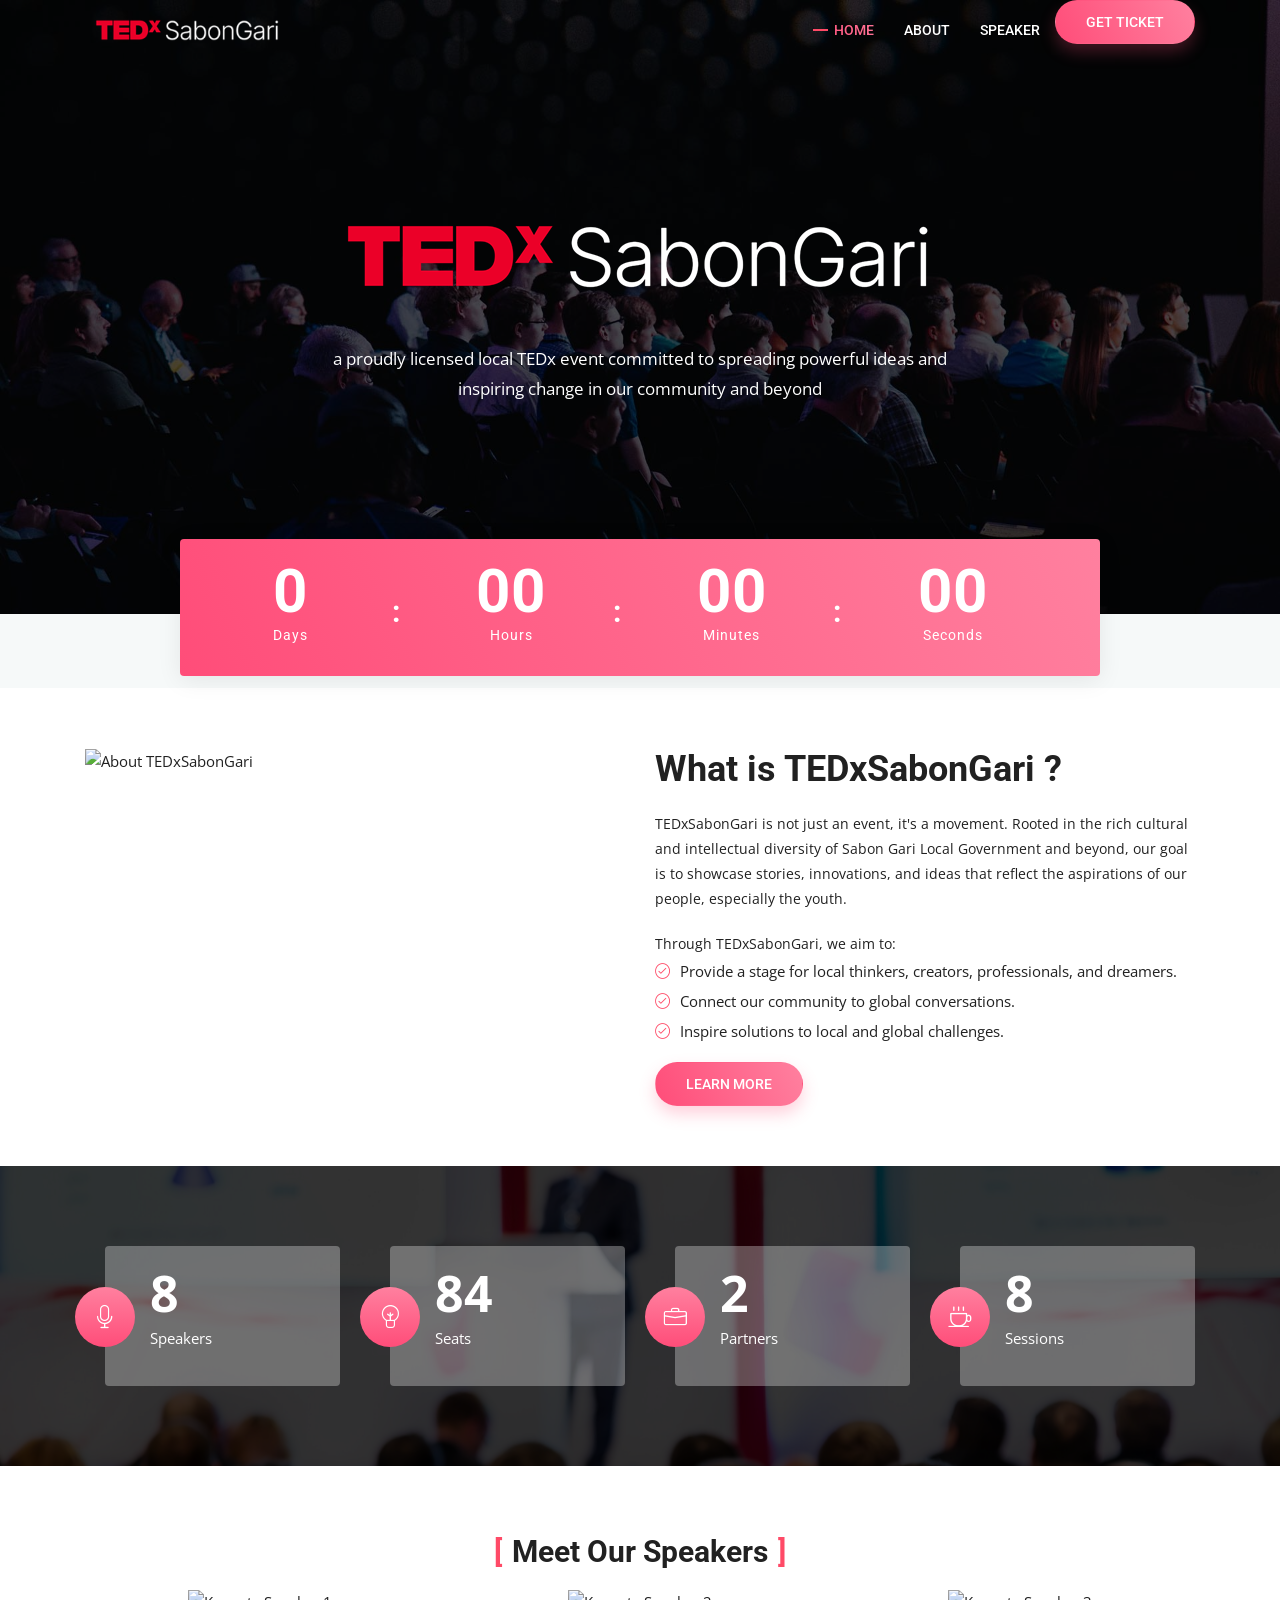
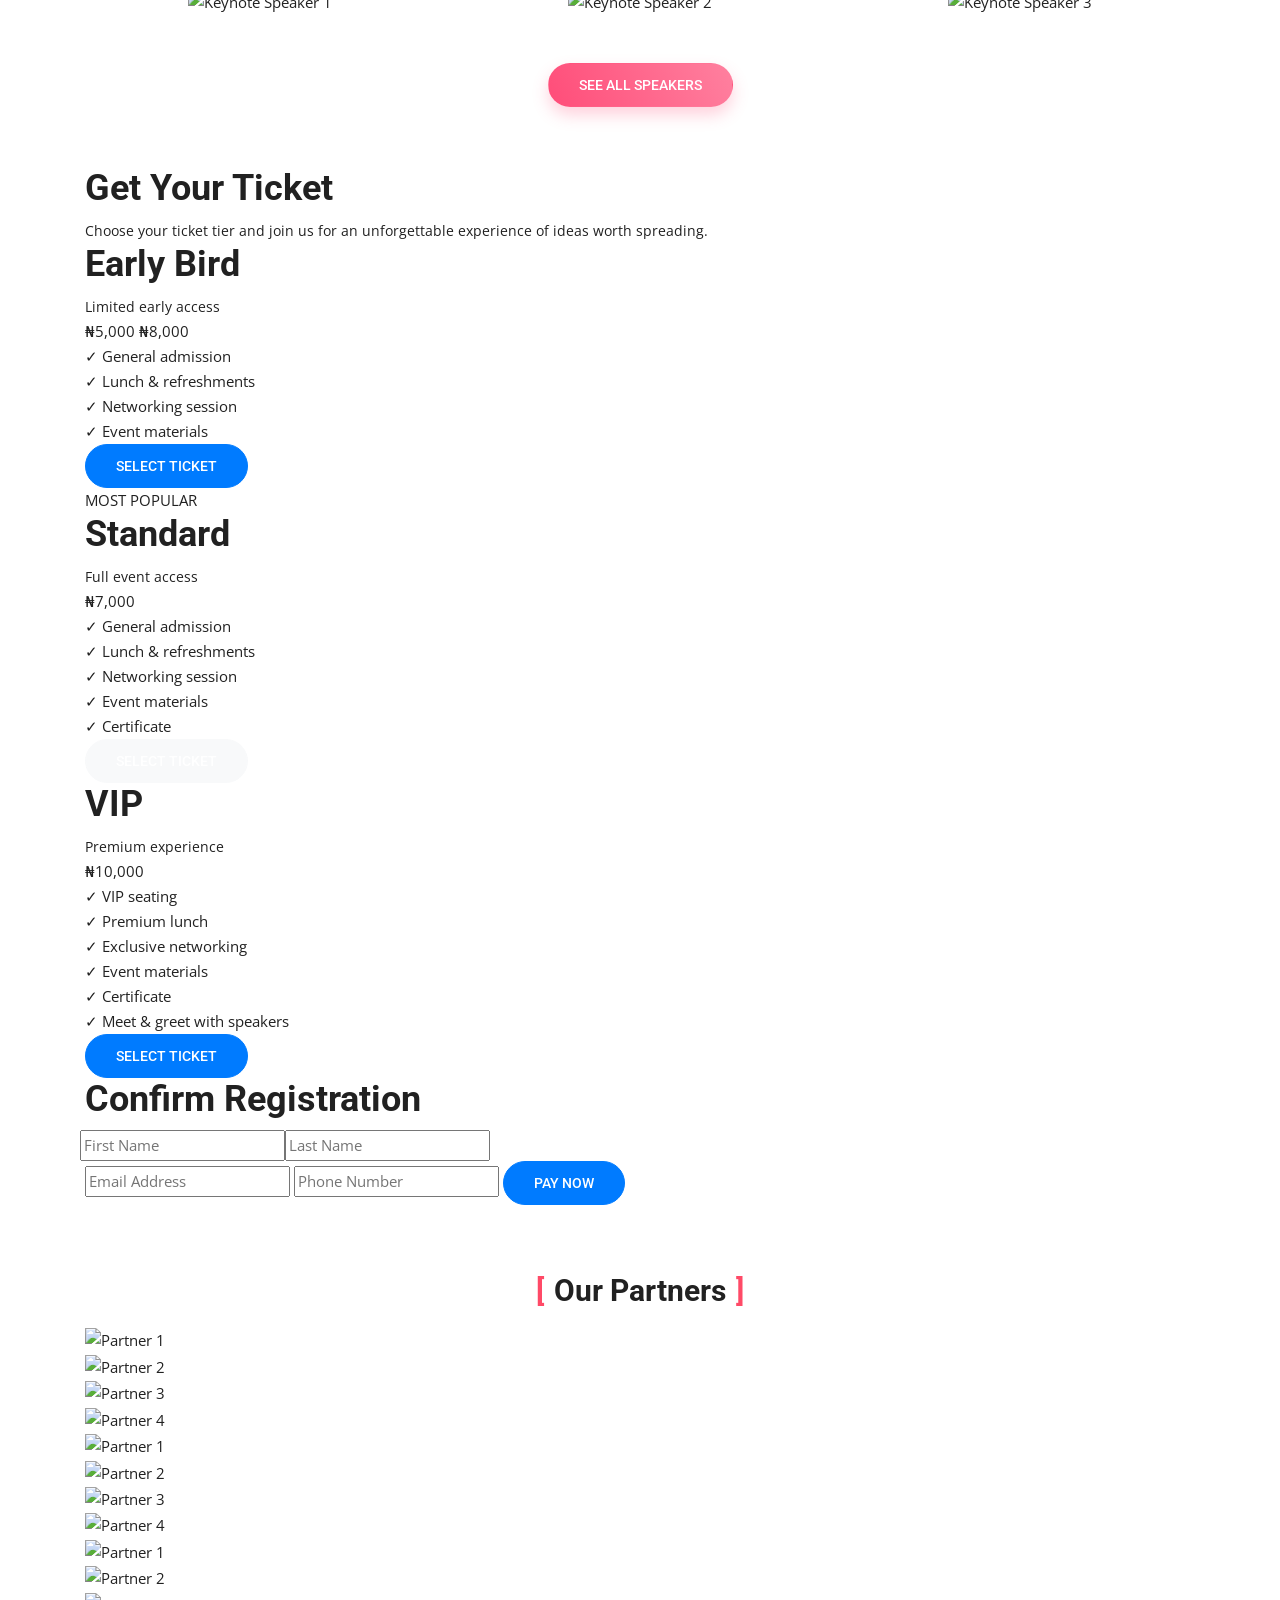
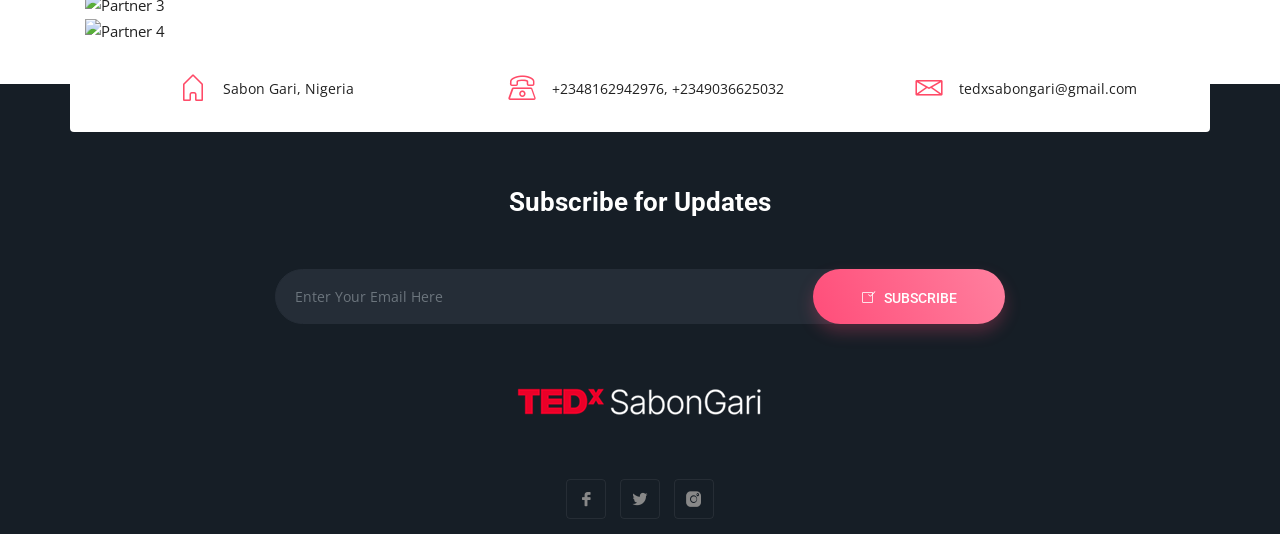
==== commit 80f3481a: "the website is done" ====
--- a/index.html
+++ b/index.html
@@ -5,6 +5,8 @@
   <!-- Required meta tags -->
   <meta charset="utf-8">
   <meta name="viewport" content="width=device-width, initial-scale=1, shrink-to-fit=no">
+  <meta name="description"
+    content="TEDxSabonGari - Bridging the Gap. A local TEDx event spreading powerful ideas and inspiring change in Sabon Gari and beyond.">
 
   <title>TEDx Sabon Gari - Bridging the Gap</title>
 
@@ -21,6 +23,12 @@
   <!-- Responsive Style -->
   <link rel="stylesheet" type="text/css" href="assets/css/responsive.css">
 
+
+
+  <!-- Paystack Inline -->
+  <script src="https://js.paystack.co/v1/inline.js"></script>
+  <!-- Payment CSS -->
+  <link rel="stylesheet" type="text/css" href="assets/css/payment.css">
 </head>
 
 <body>
@@ -44,7 +52,7 @@
               </a>
             </li>
             <li class="nav-item">
-              <a class="nav-link" href="#about">
+              <a class="nav-link" href="about.html">
                 About
               </a>
             </li>
@@ -55,7 +63,7 @@
             </li>
             <li>
               <div class="banner-btn">
-                <a href="#" class="btn btn-common">Get Ticket</a>
+                <a href="#tickets" class="btn btn-common">Get Ticket</a>
               </div>
             </li>
 
@@ -114,7 +122,8 @@
                   <div class="row">
                     <div class="col-lg-6 col-md-12 col-xs-12">
                       <div class="img-thumb">
-                        <img class="img-fluid" src="assets/img/about-cover.jpg" alt="">
+                        <img class="img-fluid" src="assets/img/about-cover.jpg" alt="About TEDxSabonGari"
+                          loading="lazy">
                       </div>
                     </div>
                     <div class="col-lg-6 col-md-12 col-xs-12">
@@ -138,7 +147,7 @@
                             <li><i class="lni-check-mark-circle"></i>Inspire solutions to local and global challenges.
                             </li>
                           </ul>
-                          <a class="btn btn-common" href="#">Learn More</a>
+                          <a class="btn btn-common" href="about.html">Learn More</a>
                         </div>
                       </div>
                     </div>
@@ -159,7 +168,7 @@
             </div>
             <div class="counter-content">
               <div class="counterUp">20</div>
-              <p>Spekers</p>
+              <p>Speakers</p>
             </div>
           </div>
         </div>
@@ -216,7 +225,7 @@
         <div class="col-lg-4 col-md-6 col-xs-12">
           <div class="speaker-item wow fadeInUp" data-wow-delay="0.2s">
             <div class="img-thumb">
-              <img src="assets/img/speaker/keynote-1.jpg" alt="Keynote Speaker 1" class="img-fluid">
+              <img src="assets/img/speaker/keynote-1.jpg" alt="Keynote Speaker 1" class="img-fluid" loading="lazy">
             </div>
           </div>
         </div>
@@ -224,7 +233,7 @@
         <div class="col-lg-4 col-md-6 col-xs-12">
           <div class="speaker-item wow fadeInUp" data-wow-delay="0.4s">
             <div class="img-thumb">
-              <img src="assets/img/speaker/keynote-2.jpg" alt="Keynote Speaker 2" class="img-fluid">
+              <img src="assets/img/speaker/keynote-2.jpg" alt="Keynote Speaker 2" class="img-fluid" loading="lazy">
             </div>
           </div>
         </div>
@@ -232,14 +241,13 @@
         <div class="col-lg-4 col-md-6 col-xs-12">
           <div class="speaker-item wow fadeInUp" data-wow-delay="0.6s">
             <div class="img-thumb">
-              <img src="assets/img/speaker/keynote-3.jpg" alt="Keynote Speaker 3" class="img-fluid">
+              <img src="assets/img/speaker/keynote-3.jpg" alt="Keynote Speaker 3" class="img-fluid" loading="lazy">
             </div>
           </div>
         </div>
       </div>
       <div class="text-center mt-5 wow fadeInUp" data-wow-delay="0.8s">
-        <a href="speakers.html" class="btn btn-common"
-          style="cursor: pointer;">See All Speakers</a>
+        <a href="speakers.html" class="btn btn-common" style="cursor: pointer;">See All Speakers</a>
       </div>
     </div>
   </section>
@@ -285,7 +293,7 @@
             <h3 class="ticket-name">Standard</h3>
             <p class="ticket-description">Full event access</p>
             <div class="ticket-price">
-              <span class="price">₦8,000</span>
+              <span class="price">₦7,000</span>
             </div>
             <ul class="ticket-features">
               <li><span class="checkmark">✓</span> General admission</li>
@@ -304,7 +312,7 @@
             <h3 class="ticket-name">VIP</h3>
             <p class="ticket-description">Premium experience</p>
             <div class="ticket-price">
-              <span class="price">₦15,000</span>
+              <span class="price">₦10,000</span>
             </div>
             <ul class="ticket-features">
               <li><span class="checkmark">✓</span> VIP seating</li>
@@ -321,22 +329,38 @@
 
       <!-- Checkout Section -->
       <div class="checkout-section" id="checkoutSection">
-        <h3>Confirm Registration & Upload Receipt</h3>
+        <h3>Confirm Registration</h3>
         <form class="checkout-form" id="checkoutForm">
           <div class="form-row">
-            <input type="text" placeholder="First Name" required>
-            <input type="text" placeholder="Last Name" required>
-          </div>
-          <input type="email" placeholder="Email Address" required>
-          <input type="tel" placeholder="Phone Number" required>
-          <div class="form-group">
-            <label for="receiptUpload" style="color: #ccc; font-size: 14px; margin-bottom: 8px; display: block;">Upload
-              Payment Receipt</label>
-            <input type="file" id="receiptUpload" class="form-control-file" accept="image/*,.pdf"
-              style="padding: 10px 0; background: transparent; border: none; color: #fff;" required>
-          </div>
-          <button type="submit" class="btn btn-primary w-full">Proceed to Check </button>
+            <input type="text" id="firstName" placeholder="First Name" required>
+            <input type="text" id="lastName" placeholder="Last Name" required>
+          </div>
+          <input type="email" id="email" placeholder="Email Address" required>
+          <input type="tel" id="phone" placeholder="Phone Number" required>
+          <!-- Hidden input to store ticket type and price -->
+          <input type="hidden" id="ticketType">
+          <input type="hidden" id="ticketPrice">
+
+          <button type="submit" class="btn btn-primary w-full" id="payButton">Pay Now</button>
         </form>
+
+        <!-- Payment Success Message (Hidden by default) -->
+        <div id="paymentSuccess">
+          <div class="success-icon-container">
+            <i class="lni-check-mark-circle"></i>
+          </div>
+          <h3 class="success-title">Payment Successful!</h3>
+          <p class="success-subtitle">Thank you for your purchase. Your ticket has been reserved.</p>
+
+          <div class="success-details-box">
+            <p><strong>Transaction Ref:</strong> <span id="successRef"></span></p>
+            <p><strong>Amount Paid:</strong> <span id="successAmount"></span></p>
+            <p><strong>Ticket Type:</strong> <span id="successTicket"></span></p>
+            <p><strong>Email:</strong> <span id="successEmail"></span></p>
+          </div>
+
+          <button class="btn btn-common" onclick="location.reload()">Buy Another Ticket</button>
+        </div>
       </div>
     </div>
   </section>
@@ -355,39 +379,39 @@
             <img src="assets/img/partners/partner-1.jpg" alt="Partner 1">
           </div>
           <div class="partner-slide">
-            <img src="assets/img/partners/partner-2.jpg" alt="Partner 2">
-          </div>
-          <div class="partner-slide">
-            <img src="assets/img/partners/partner-3.jpg" alt="Partner 3">
-          </div>
-          <div class="partner-slide">
-            <img src="assets/img/partners/partner4.PNG" alt="Partner 4">
+            <img src="assets/img/partners/partner-2.jpg" alt="Partner 2" loading="lazy">
+          </div>
+          <div class="partner-slide">
+            <img src="assets/img/partners/partner-3.jpg" alt="Partner 3" loading="lazy">
+          </div>
+          <div class="partner-slide">
+            <img src="assets/img/partners/partner4.PNG" alt="Partner 4" loading="lazy">
           </div>
           <!-- Slide Set 2 (Duplicate for loop) -->
           <div class="partner-slide">
             <img src="assets/img/partners/partner-1.jpg" alt="Partner 1">
           </div>
           <div class="partner-slide">
-            <img src="assets/img/partners/partner-2.jpg" alt="Partner 2">
-          </div>
-          <div class="partner-slide">
-            <img src="assets/img/partners/partner-3.jpg" alt="Partner 3">
-          </div>
-          <div class="partner-slide">
-            <img src="assets/img/partners/partner4.PNG" alt="Partner 4">
+            <img src="assets/img/partners/partner-2.jpg" alt="Partner 2" loading="lazy">
+          </div>
+          <div class="partner-slide">
+            <img src="assets/img/partners/partner-3.jpg" alt="Partner 3" loading="lazy">
+          </div>
+          <div class="partner-slide">
+            <img src="assets/img/partners/partner4.PNG" alt="Partner 4" loading="lazy">
           </div>
           <!-- Slide Set 3 (Duplicate for safety/smoother loop) -->
           <div class="partner-slide">
-            <img src="assets/img/partners/partner-1.jpg" alt="Partner 1">
-          </div>
-          <div class="partner-slide">
-            <img src="assets/img/partners/partner-2.jpg" alt="Partner 2">
-          </div>
-          <div class="partner-slide">
-            <img src="assets/img/partners/partner-3.jpg" alt="Partner 3">
-          </div>
-          <div class="partner-slide">
-            <img src="assets/img/partners/partner4.PNG" alt="Partner 4">
+            <img src="assets/img/partners/partner-1.jpg" alt="Partner 1" loading="lazy">
+          </div>
+          <div class="partner-slide">
+            <img src="assets/img/partners/partner-2.jpg" alt="Partner 2" loading="lazy">
+          </div>
+          <div class="partner-slide">
+            <img src="assets/img/partners/partner-3.jpg" alt="Partner 3" loading="lazy">
+          </div>
+          <div class="partner-slide">
+            <img src="assets/img/partners/partner4.PNG" alt="Partner 4" loading="lazy">
           </div>
         </div>
       </div>
@@ -404,7 +428,7 @@
             <li>
               <i class="lni-home"></i>
             </li>
-            <li><span>Sabon Gari, Nigeria</li>
+            <li><span>Sabon Gari, Nigeria</span></li>
           </ul>
         </div>
         <div class="col-lg-4 col-md-3 col-xs-12">
@@ -433,7 +457,7 @@
       <div class="row justify-content-center">
         <div class="col-lg-8 col-md-12 col-xs-12">
           <div class="subscribe-inner wow fadeInDown" data-wow-delay="0.3s">
-            <h2 class="subscribe-title">To Get Nearly Updates</h2>
+            <h2 class="subscribe-title">Subscribe for Updates</h2>
             <form class="text-center form-inline">
               <input class="mb-20 form-control" name="email" placeholder="Enter Your Email Here">
               <button type="submit" class="btn btn-common sub-btn" data-style="zoom-in" data-spinner-size="30"
@@ -443,7 +467,7 @@
             </form>
           </div>
           <div class="footer-logo">
-            <img src="assets/img/logo.png" alt="">
+            <img src="assets/img/logo.png" alt="" loading="lazy">
           </div>
           <div class="social-icons-footer">
             <ul>
@@ -498,6 +522,7 @@
   <script src="assets/js/nivo-lightbox.js"></script>
   <script src="assets/js/video.js"></script>
   <script src="assets/js/main.js"></script>
+  <script src="assets/js/payment.js"></script>
 </body>
 
 </html>
--- a/assets/css/payment.css
+++ b/assets/css/payment.css
@@ -0,0 +1,45 @@
+/* Payment Success Message Styles */
+#paymentSuccess {
+    display: none;
+    text-align: center;
+    padding: 20px;
+}
+
+.success-icon-container {
+    width: 60px;
+    height: 60px;
+    background: #28a745;
+    color: white;
+    border-radius: 50%;
+    display: flex;
+    align-items: center;
+    justify-content: center;
+    margin: 0 auto 20px;
+    font-size: 30px;
+}
+
+.success-title {
+    color: #28a745;
+    margin-bottom: 10px;
+}
+
+.success-subtitle {
+    margin-bottom: 20px;
+}
+
+.success-details-box {
+    background: rgba(255, 255, 255, 0.1);
+    padding: 15px;
+    border-radius: 8px;
+    text-align: left;
+    margin-bottom: 20px;
+    border: 1px solid rgba(255, 255, 255, 0.2);
+}
+
+.success-details-box p {
+    margin-bottom: 5px;
+}
+
+.success-details-box p:last-child {
+    margin-bottom: 0;
+}
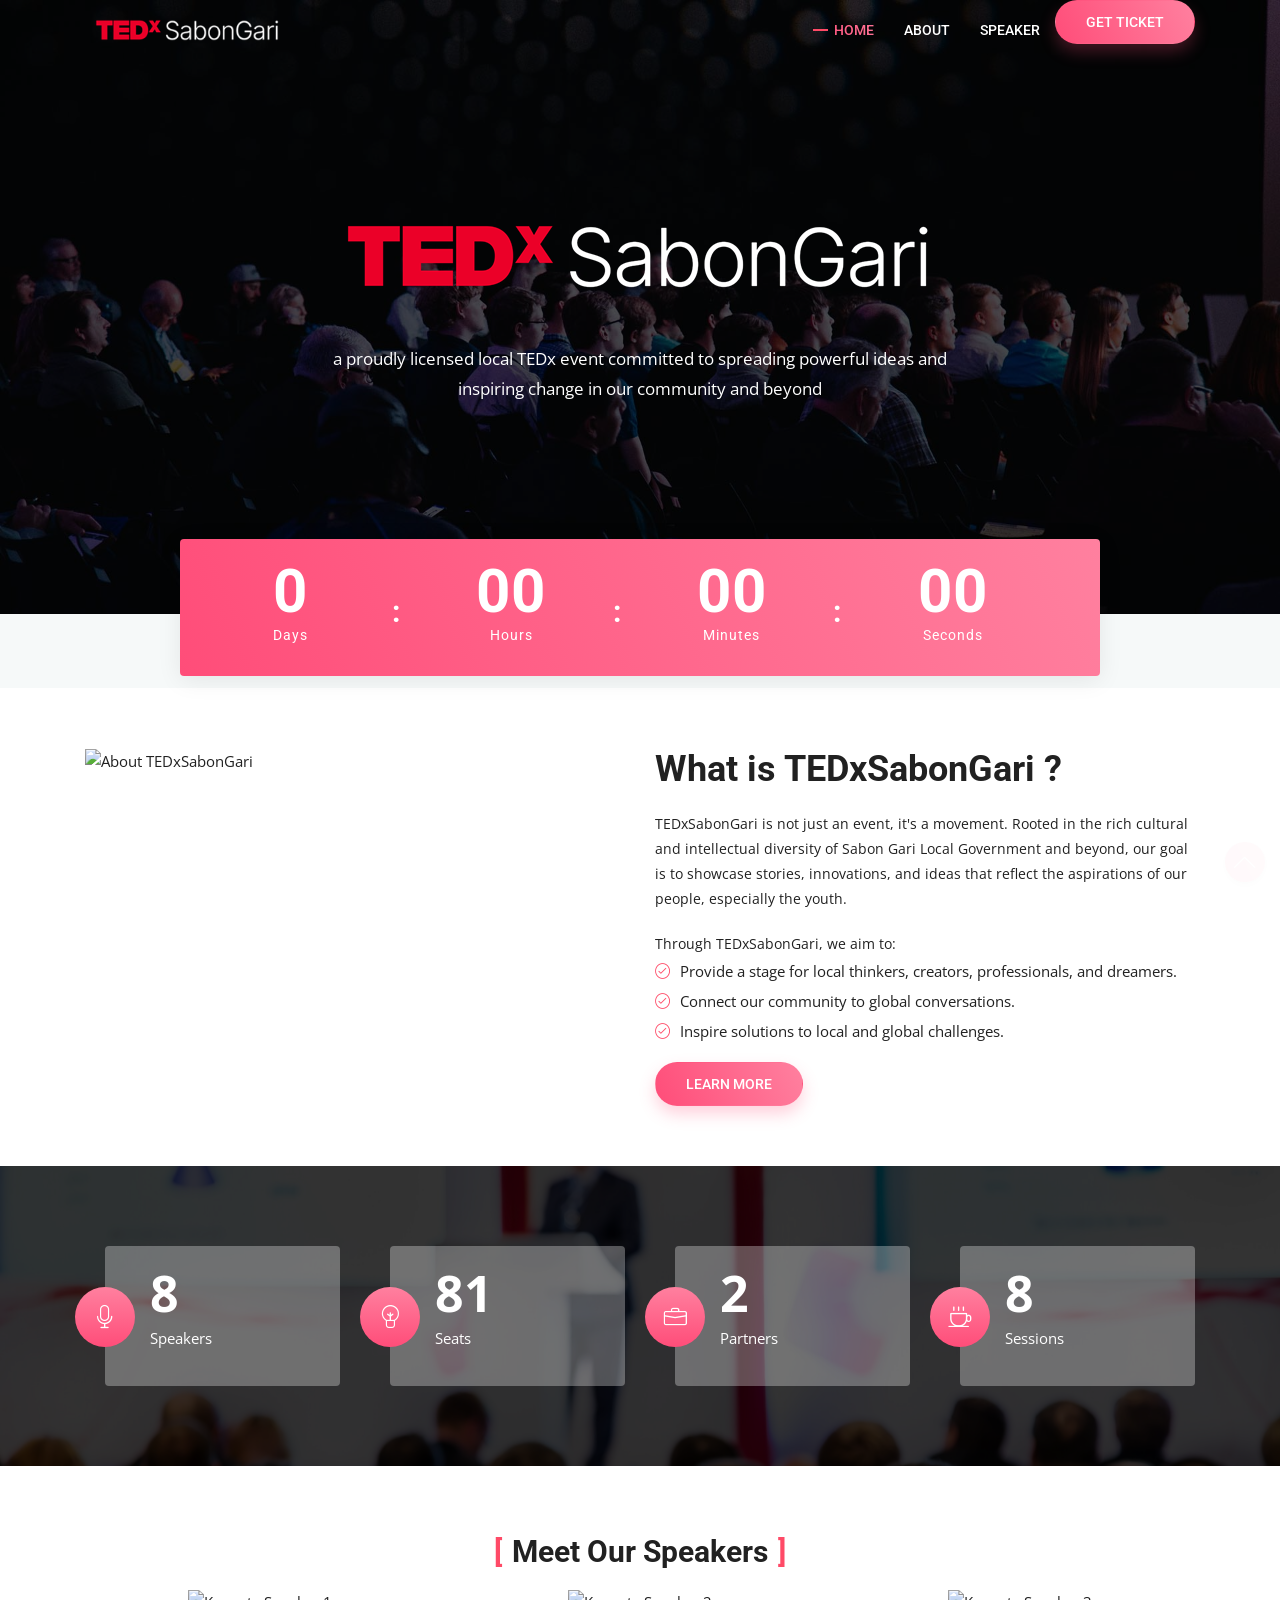
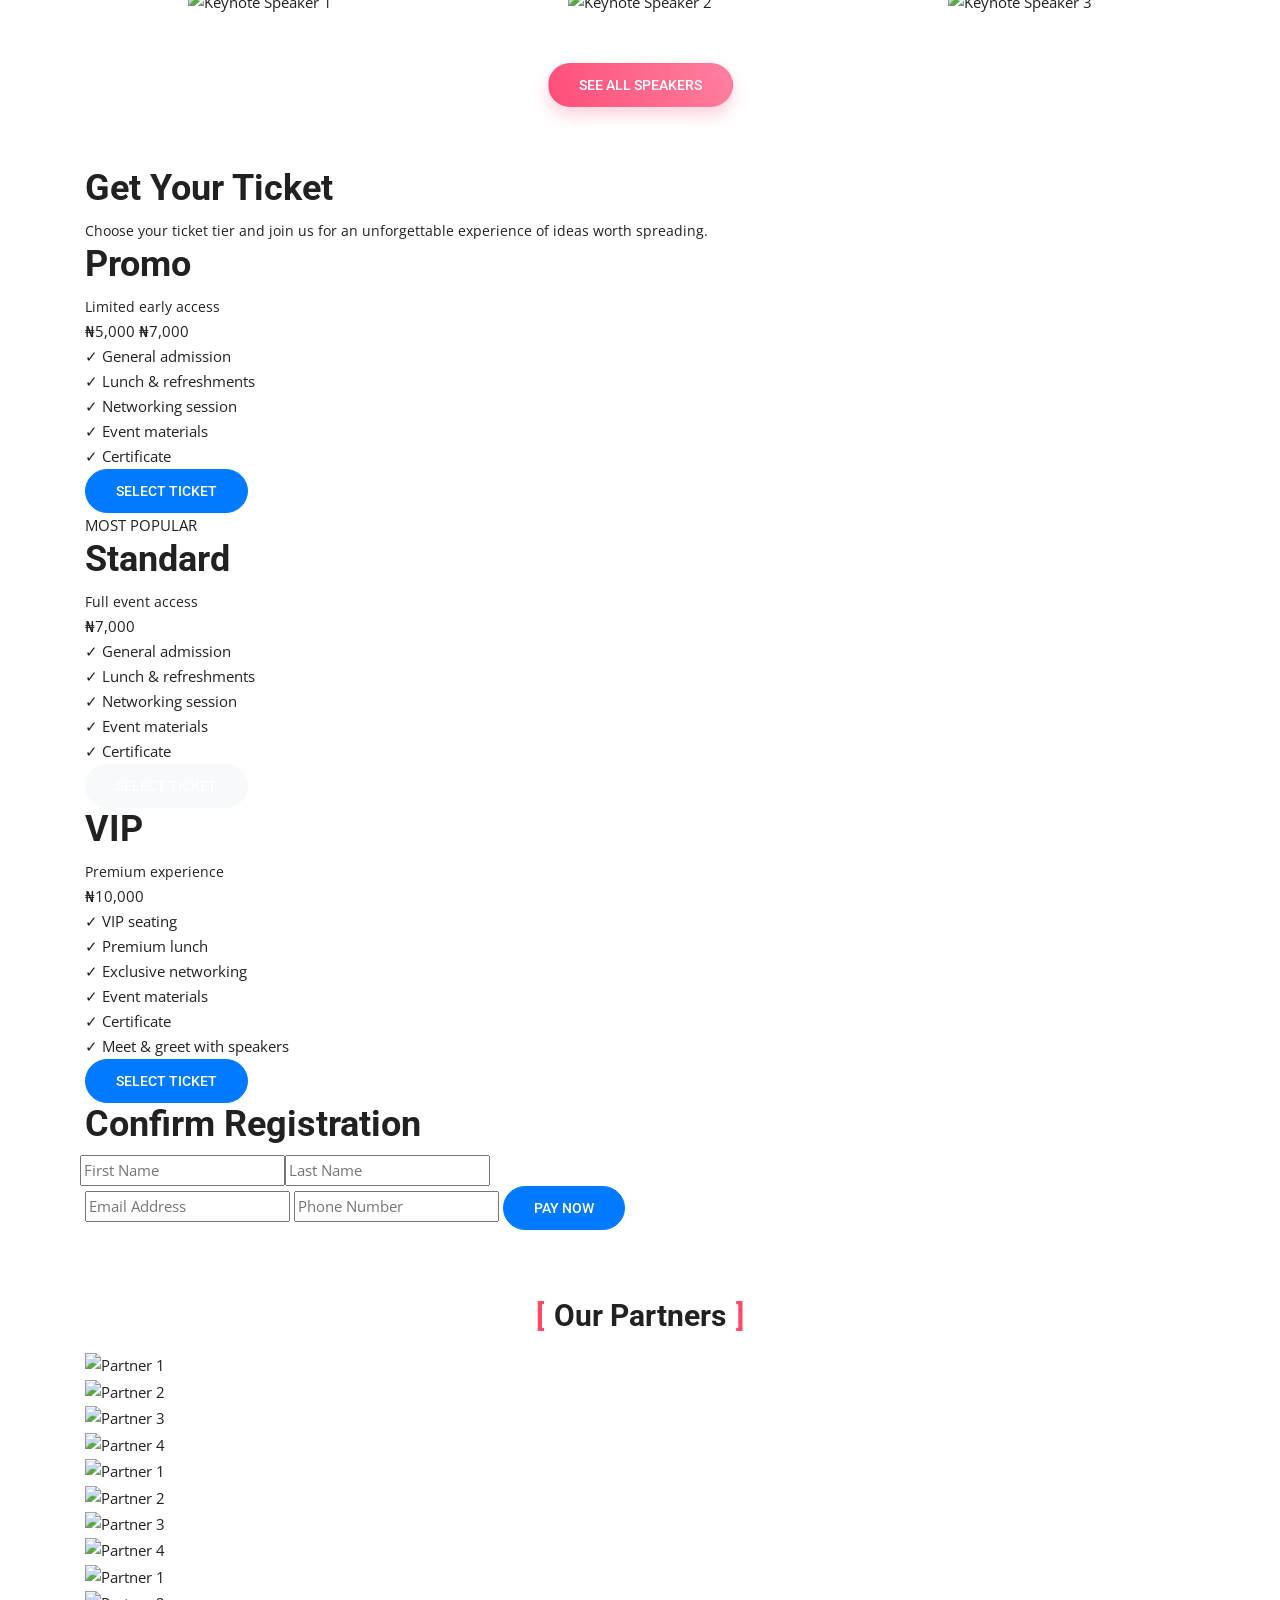
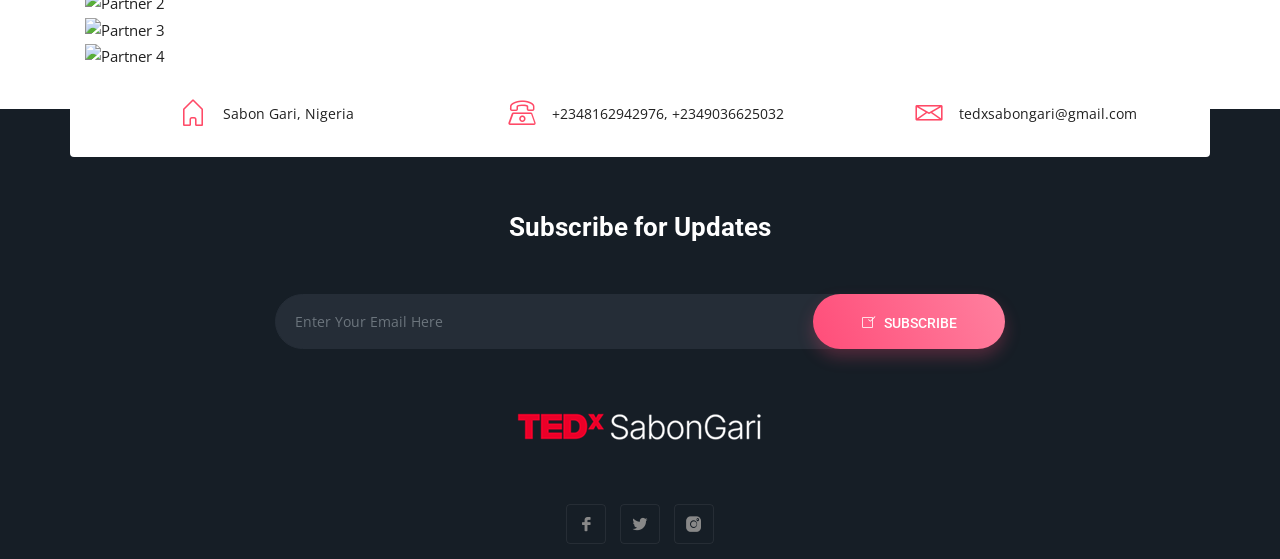
==== commit 7ec133a9: "implement the payment gateway" ====
--- a/index.html
+++ b/index.html
@@ -270,17 +270,18 @@
         <!-- Early Bird -->
         <div class="ticket-card" data-ticket="early-bird">
           <div class="ticket-content">
-            <h3 class="ticket-name">Early Bird</h3>
+            <h3 class="ticket-name">Promo</h3>
             <p class="ticket-description">Limited early access</p>
             <div class="ticket-price">
               <span class="price">₦5,000</span>
-              <span class="original-price">₦8,000</span>
+              <span class="original-price">₦7,000</span>
             </div>
             <ul class="ticket-features">
               <li><span class="checkmark">✓</span> General admission</li>
               <li><span class="checkmark">✓</span> Lunch & refreshments</li>
               <li><span class="checkmark">✓</span> Networking session</li>
               <li><span class="checkmark">✓</span> Event materials</li>
+              <li><span class="checkmark">✓</span> Certificate</li>
             </ul>
             <button class="btn btn-primary w-full ticket-select-btn">Select Ticket</button>
           </div>
@@ -327,6 +328,20 @@
         </div>
       </div>
 
+      <!-- Cart Section (Hidden by default) -->
+      <div id="cartContainer"
+        style="display:none; margin-bottom: 30px; background: #f8f9fa; padding: 20px; border-radius: 8px; border: 1px solid #ddd;">
+        <h3 style="margin-bottom: 15px;">Your Cart</h3>
+        <ul id="cartList" style="list-style: none; padding: 0; margin-bottom: 20px;">
+          <!-- Cart items will be injected here -->
+        </ul>
+        <div
+          style="display: flex; justify-content: space-between; align-items: center; border-top: 1px solid #ccc; padding-top: 10px;">
+          <h4 style="margin: 0;">Total: <span id="cartTotalDisplay">₦0</span></h4>
+          <button class="btn btn-danger btn-sm" id="clearCartBtn">Clear Cart</button>
+        </div>
+      </div>
+
       <!-- Checkout Section -->
       <div class="checkout-section" id="checkoutSection">
         <h3>Confirm Registration</h3>
@@ -358,6 +373,12 @@
             <p><strong>Ticket Type:</strong> <span id="successTicket"></span></p>
             <p><strong>Email:</strong> <span id="successEmail"></span></p>
           </div>
+
+          <a href="https://chat.whatsapp.com/ED6fJBckypV3rcvag1FPoT?mode=hqrt2" class="btn btn-success mb-3"
+            target="_blank"
+            style="background-color: #25D366; border-color: #25D366; color: white; display: block; width: 100%; margin-bottom: 10px;">
+            <i class="lni-whatsapp"></i> Join WhatsApp Group
+          </a>
 
           <button class="btn btn-common" onclick="location.reload()">Buy Another Ticket</button>
         </div>
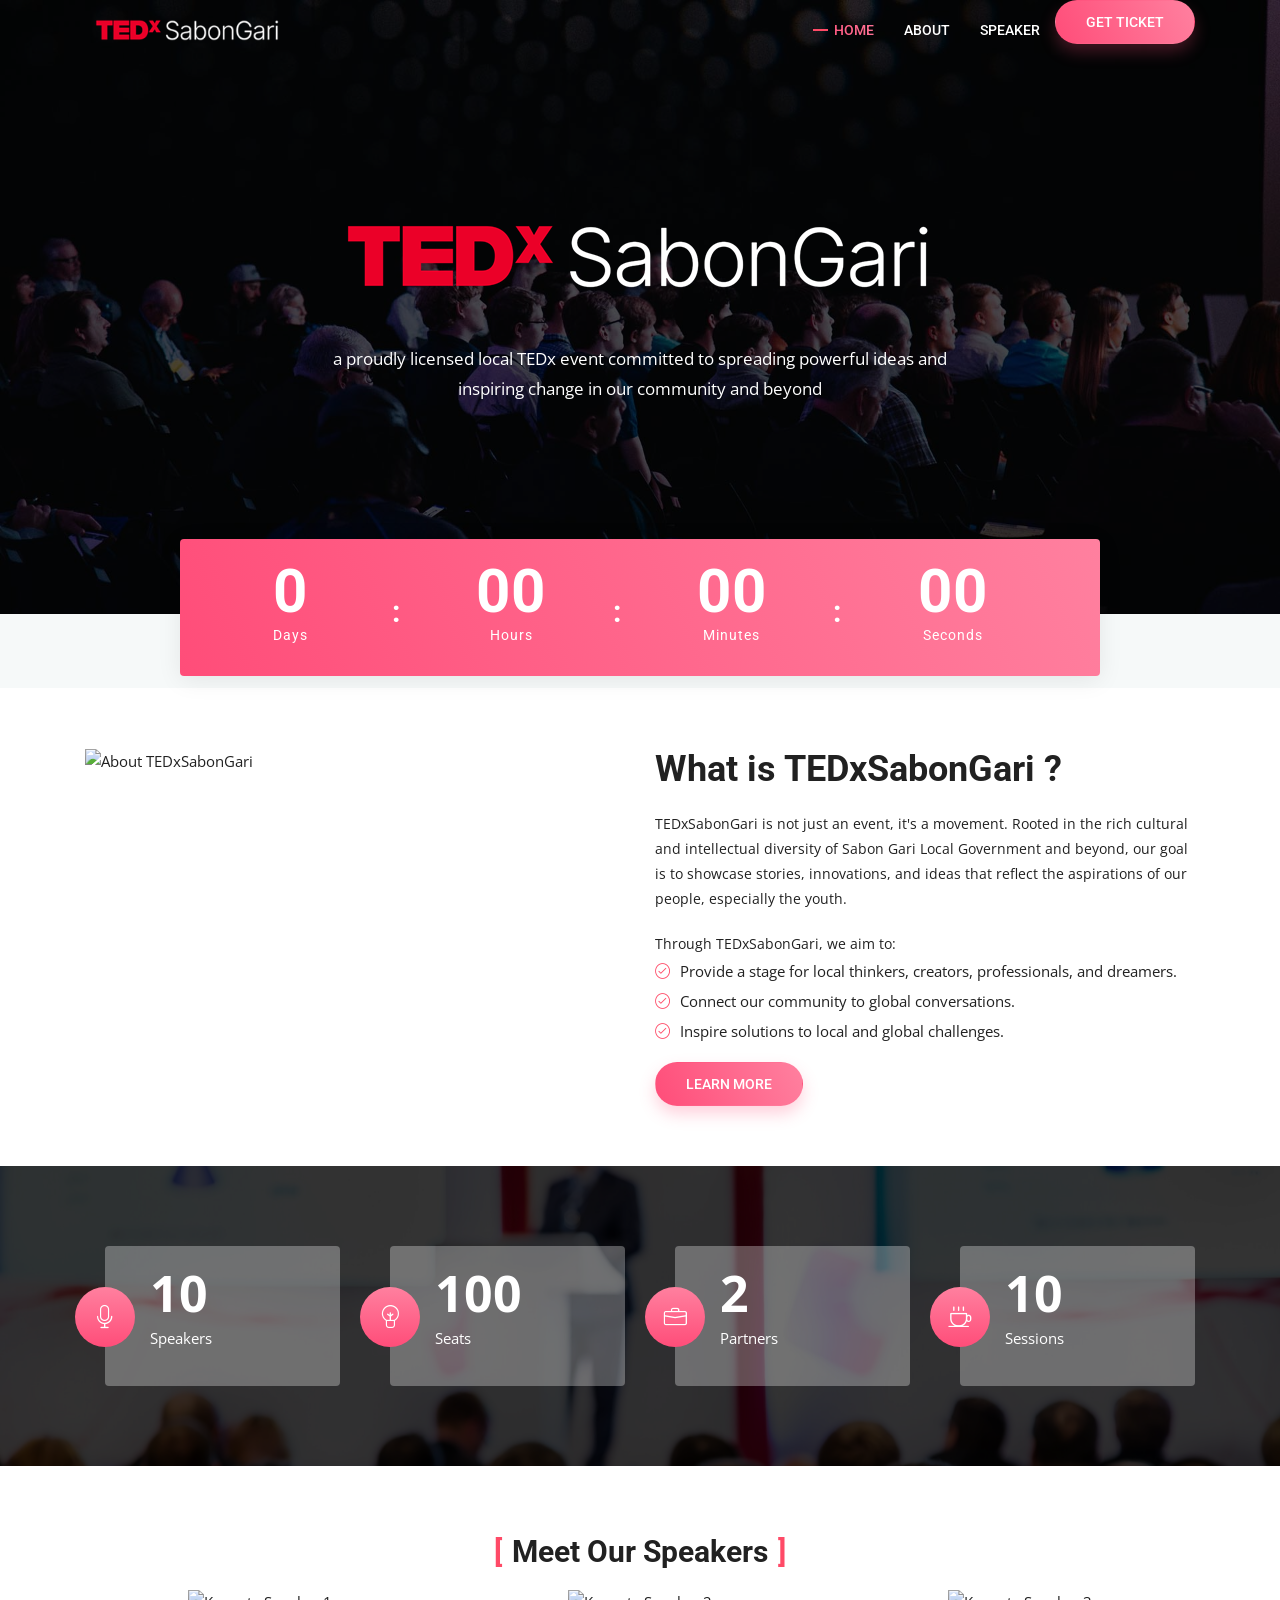
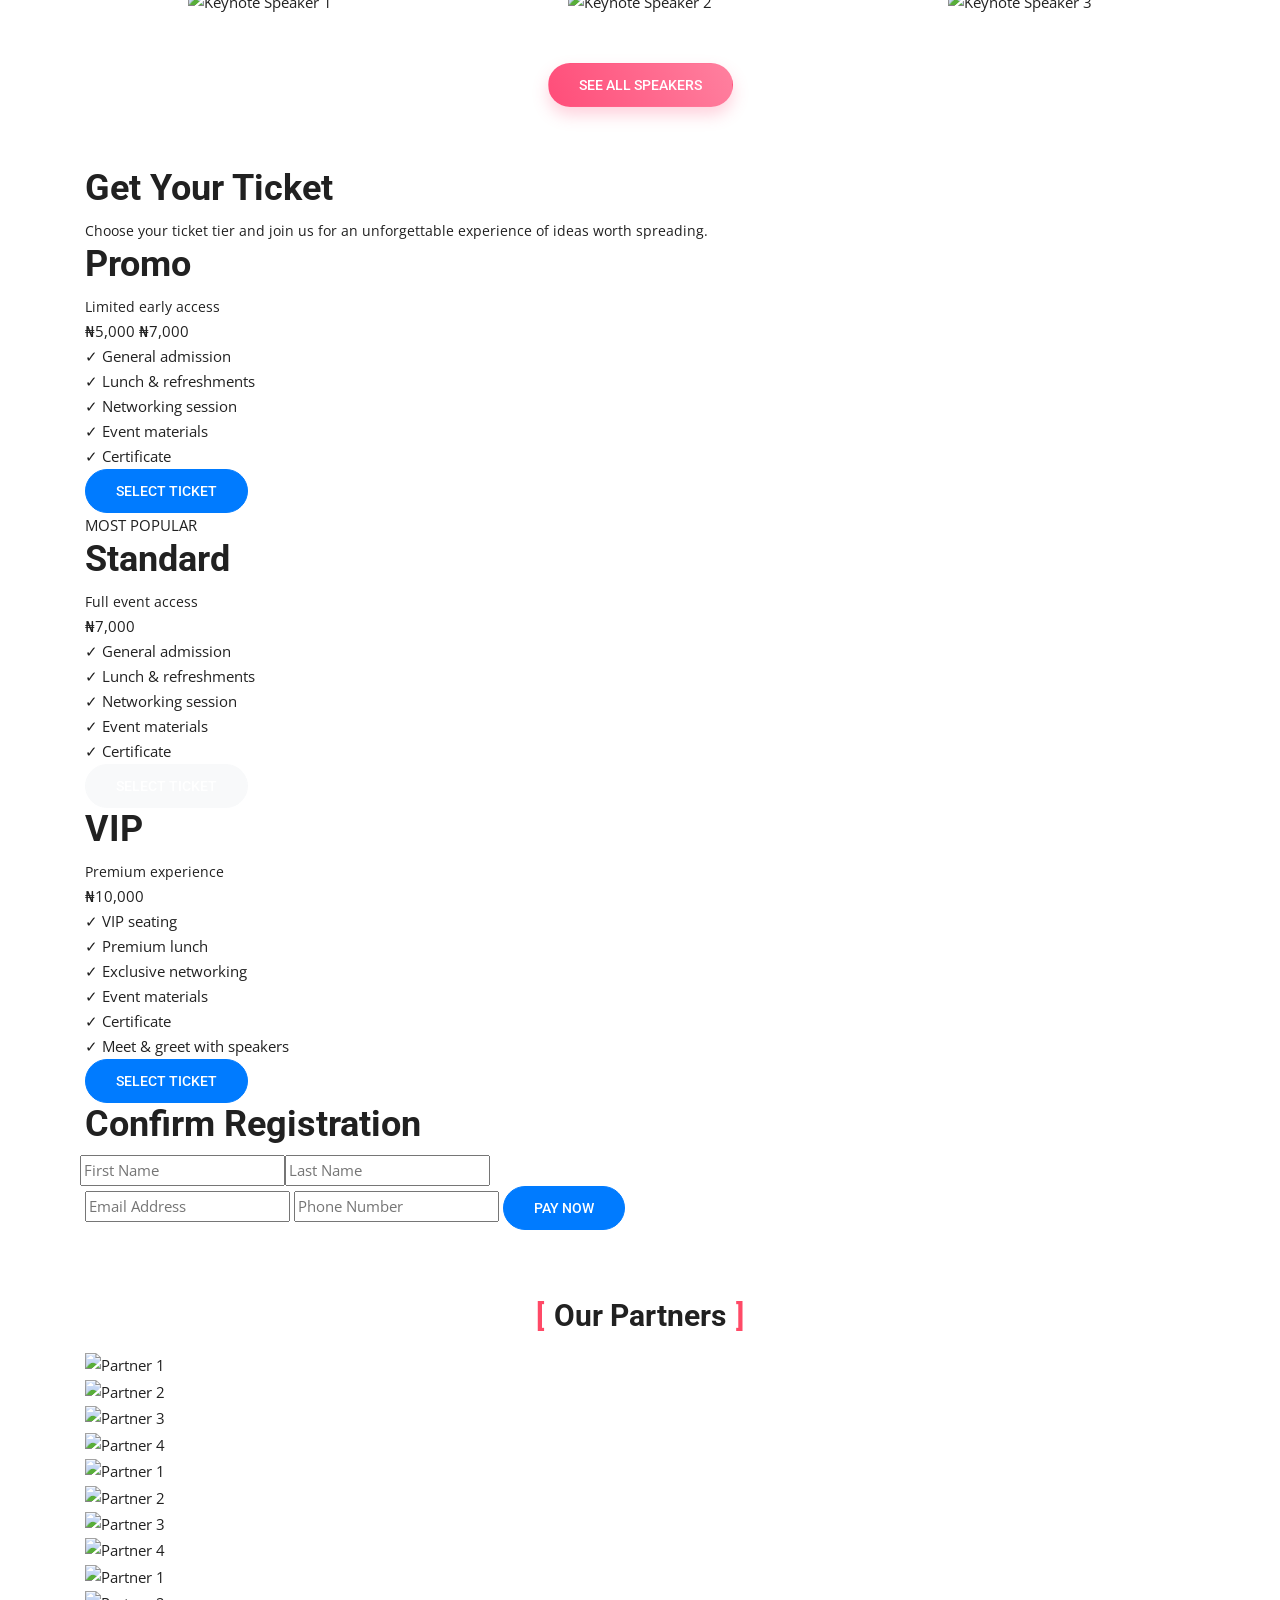
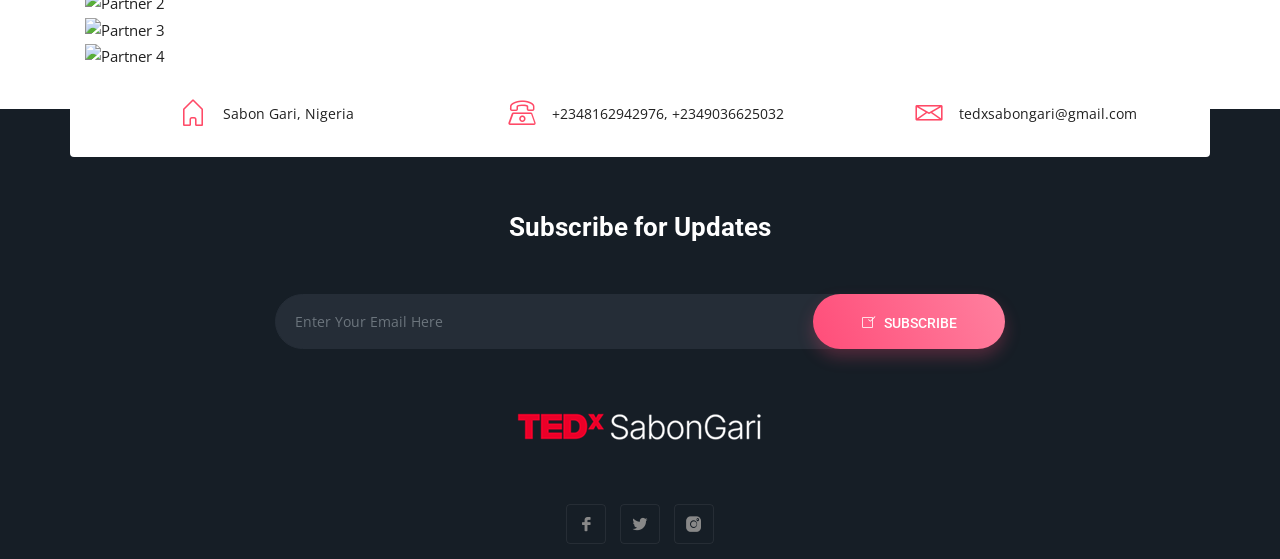
==== commit e1e3f719: "add the fav icon" ====
--- a/index.html
+++ b/index.html
@@ -12,6 +12,8 @@
 
   <!-- Bootstrap CSS -->
   <link rel="stylesheet" type="text/css" href="assets/css/bootstrap.min.css">
+  <!-- Favicon -->
+  <link rel="icon" type="image/png" href="assets/img/logo.png">
   <!-- Icon -->
   <link rel="stylesheet" type="text/css" href="assets/fonts/line-icons.css">
   <!-- Nivo Lightbox -->
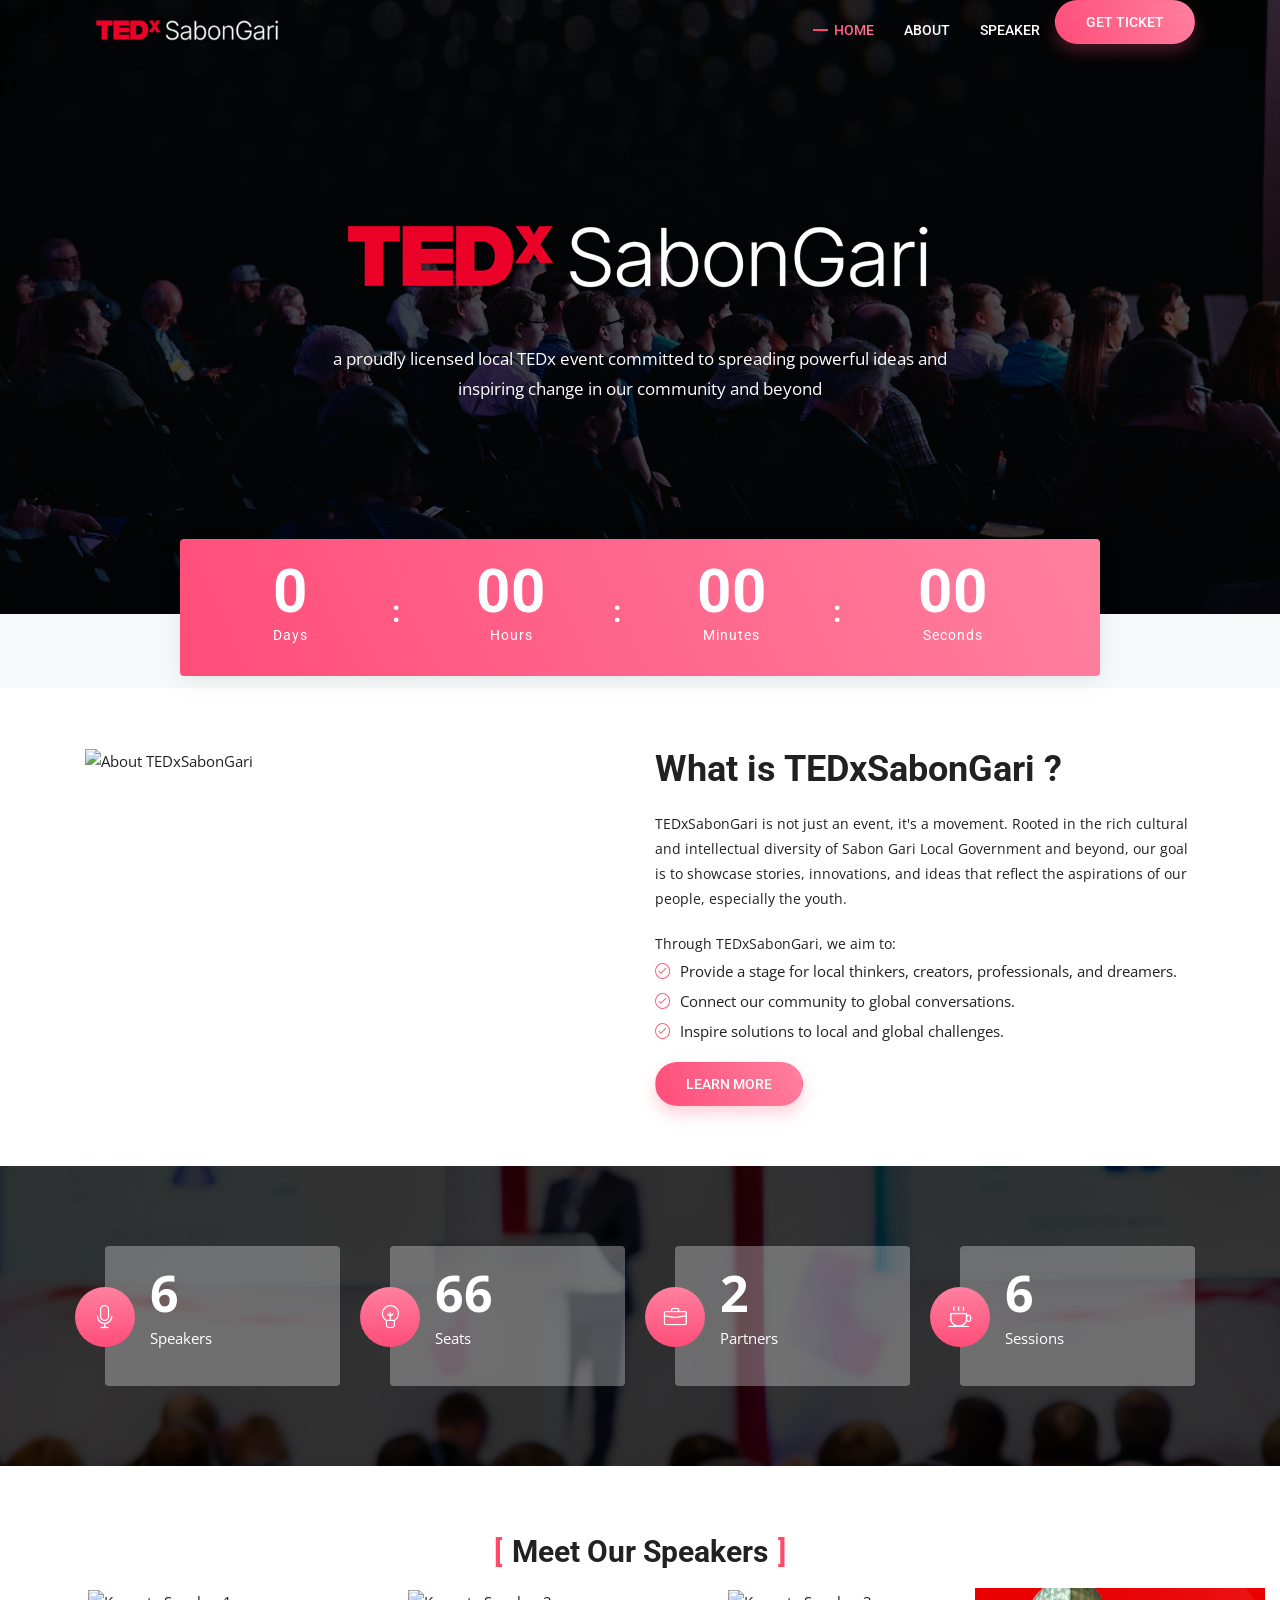
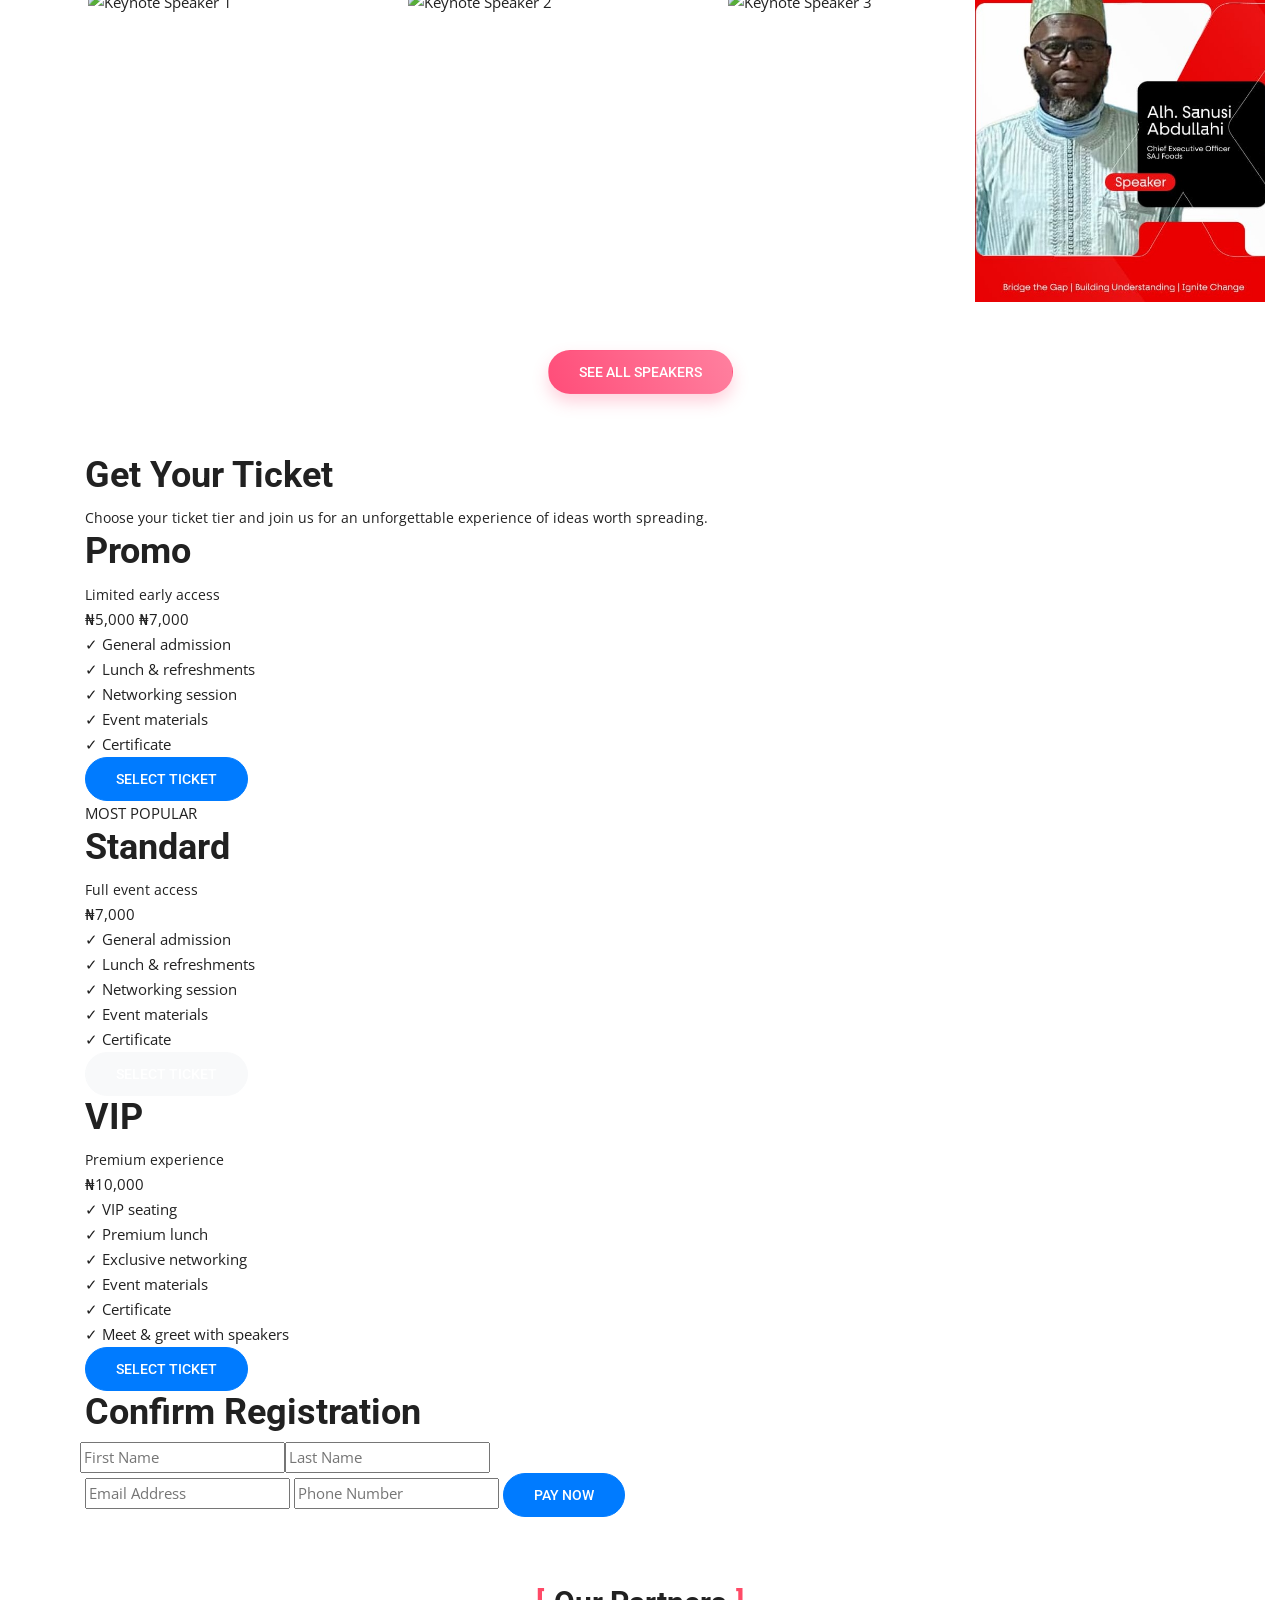
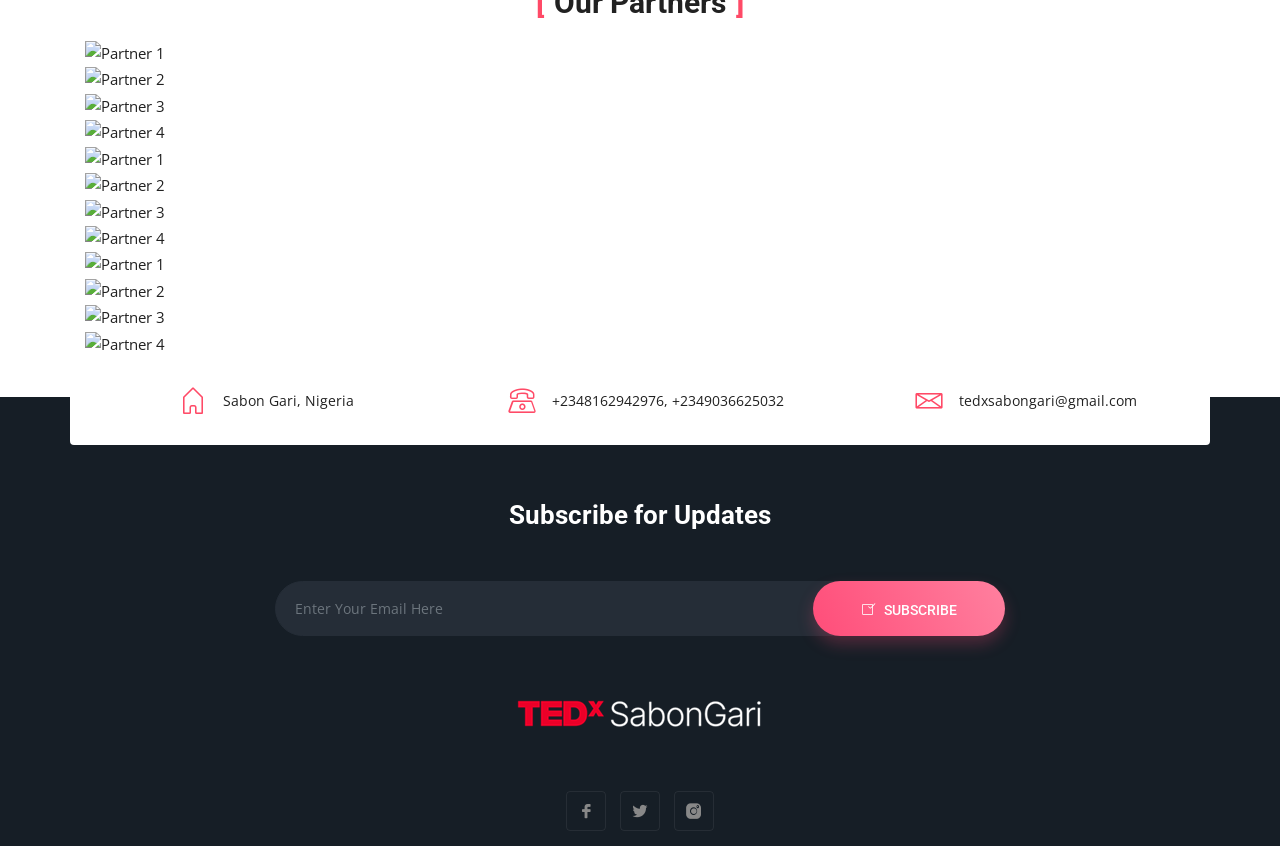
==== commit 759a5d6c: "update the speakers page" ====
--- a/index.html
+++ b/index.html
@@ -169,7 +169,7 @@
               <i class="lni-mic"></i>
             </div>
             <div class="counter-content">
-              <div class="counterUp">20</div>
+              <div class="counterUp">15</div>
               <p>Speakers</p>
             </div>
           </div>
@@ -181,7 +181,7 @@
               <i class="lni-bulb"></i>
             </div>
             <div class="counter-content">
-              <div class="counterUp">200</div>
+              <div class="counterUp">150</div>
               <p>Seats</p>
             </div>
           </div>
@@ -205,7 +205,7 @@
               <i class="lni-coffee-cup"></i>
             </div>
             <div class="counter-content">
-              <div class="counterUp">20</div>
+              <div class="counterUp">15</div>
               <p>Sessions</p>
             </div>
           </div>
@@ -217,14 +217,14 @@
 
   <!-- Team Section Start -->
   <section id="speakers" class="section-padding text-center coming-soon-section">
-    <div class="container">
+    <div class="container-fluid">
       <div class="section-header text-center">
         <h2 class="section-title wow fadeInDown" data-wow-delay="0.3s">Meet Our Speakers</h2>
         <div class="shape wow fadeInDown" data-wow-delay="0.3s"></div>
       </div>
       <div class="row">
         <!-- Speaker 1 -->
-        <div class="col-lg-4 col-md-6 col-xs-12">
+        <div class="col-lg-3 col-md-6 col-xs-12">
           <div class="speaker-item wow fadeInUp" data-wow-delay="0.2s">
             <div class="img-thumb">
               <img src="assets/img/speaker/keynote-1.jpg" alt="Keynote Speaker 1" class="img-fluid" loading="lazy">
@@ -232,7 +232,7 @@
           </div>
         </div>
         <!-- Speaker 2 -->
-        <div class="col-lg-4 col-md-6 col-xs-12">
+        <div class="col-lg-3 col-md-6 col-xs-12">
           <div class="speaker-item wow fadeInUp" data-wow-delay="0.4s">
             <div class="img-thumb">
               <img src="assets/img/speaker/keynote-2.jpg" alt="Keynote Speaker 2" class="img-fluid" loading="lazy">
@@ -240,10 +240,17 @@
           </div>
         </div>
         <!-- Speaker 3 -->
-        <div class="col-lg-4 col-md-6 col-xs-12">
+        <div class="col-lg-3 col-md-6 col-xs-12">
           <div class="speaker-item wow fadeInUp" data-wow-delay="0.6s">
             <div class="img-thumb">
               <img src="assets/img/speaker/keynote-3.jpg" alt="Keynote Speaker 3" class="img-fluid" loading="lazy">
+            </div>
+          </div>
+        </div>
+        <div class="col-lg-3 col-md-6 col-xs-12">
+          <div class="speaker-item wow fadeInUp" data-wow-delay="0.6s">
+            <div class="img-thumb">
+              <img src="assets/img/speaker/13.jpg" alt="Keynote Speaker 4" class="img-fluid" loading="lazy">
             </div>
           </div>
         </div>
